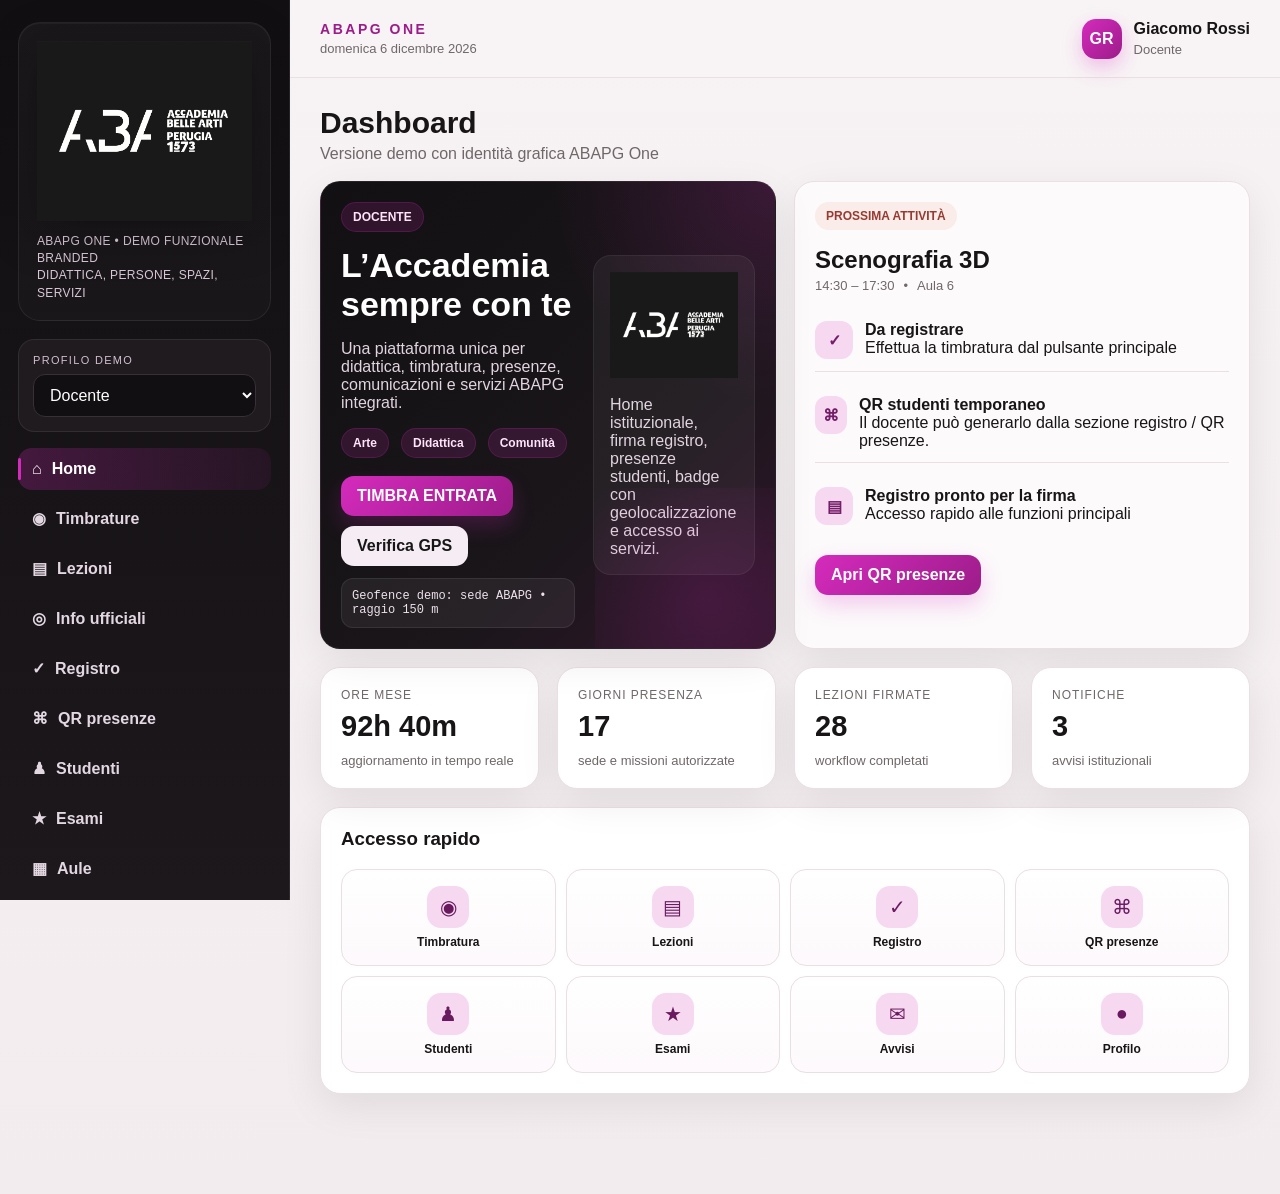
==== index.html @ 77884919 "Add files via upload" ====
<!DOCTYPE html>
<html lang="it">
<head>
<meta charset="utf-8" />
<meta name="viewport" content="width=device-width, initial-scale=1, viewport-fit=cover" />
<title>ABAPG One — Demo branded</title>
<link rel="icon" type="image/png" href="assets/app-icon.png" />
<link rel="manifest" href="manifest.webmanifest" />
<link rel="apple-touch-icon" href="assets/apple-touch-icon.png" />
<meta name="theme-color" content="#d52bbd" />
<meta name="apple-mobile-web-app-capable" content="yes" />
<meta name="apple-mobile-web-app-status-bar-style" content="black-translucent" />
<meta name="apple-mobile-web-app-title" content="ABAPG One" />
<style>
:root{
  --bg:#f5f1ef;
  --panel:#ffffff;
  --panel-soft:#fcfafb;
  --ink:#171515;
  --muted:#706768;
  --line:#eadfe2;
  --brand:#121012;
  --brand-2:#1b181b;
  --accent:#d52bbd;
  --accent-2:#9c1c89;
  --accent-soft:#f6d8f1;
  --ok:#357255;
  --warn:#a96d1e;
  --danger:#b23a31;
  --radius:20px;
  --shadow:0 12px 40px rgba(18,18,18,.08);
}
*{box-sizing:border-box}
body{margin:0;background:linear-gradient(180deg,#f7f2f4 0%,#f2ecee 100%);color:var(--ink);font-family:Inter,-apple-system,BlinkMacSystemFont,"Segoe UI",Roboto,Arial,sans-serif}
button,input,select,textarea{font:inherit} button{cursor:pointer} a{text-decoration:none;color:inherit}
.app{min-height:100vh;display:grid;grid-template-columns:290px 1fr}
.sidebar{position:sticky;top:0;height:100vh;background:linear-gradient(180deg,#120f12 0%,#1c181c 100%);color:#fff;padding:22px 18px;border-right:1px solid rgba(255,255,255,.08);overflow:auto}
.brandCard{padding:18px;border-radius:22px;background:linear-gradient(180deg,rgba(255,255,255,.04),rgba(255,255,255,.02));border:1px solid rgba(255,255,255,.07);margin-bottom:18px;box-shadow:inset 0 1px 0 rgba(255,255,255,.04)}
.brandLogo{width:100%;display:block;filter:drop-shadow(0 8px 24px rgba(0,0,0,.28))}
.brandSub{margin-top:12px;color:#d9c8d7;font-size:12px;line-height:1.45;letter-spacing:.03em;text-transform:uppercase}
.rolebox{padding:14px;background:#1f1b1f;border:1px solid rgba(255,255,255,.08);border-radius:16px;margin-bottom:16px}
.rolebox label{display:block;font-size:11px;color:#d2bfd0;margin-bottom:8px;text-transform:uppercase;letter-spacing:.12em}
.rolebox select{width:100%;background:#110f11;color:#fff;border:1px solid #373037;padding:11px 12px;border-radius:12px}
.nav{display:grid;gap:7px}
.nav button{position:relative;border:0;background:transparent;color:#e3d7e2;padding:12px 14px;border-radius:14px;text-align:left;font-weight:600;display:flex;align-items:center;gap:10px}
.nav button:hover,.nav button.active{background:linear-gradient(90deg,rgba(213,43,189,.24),rgba(213,43,189,.08));color:#fff}
.nav button.active:before{content:"";position:absolute;left:0;top:10px;bottom:10px;width:3px;border-radius:999px;background:var(--accent)}
.badge{margin-left:auto;background:rgba(213,43,189,.18);border:1px solid rgba(213,43,189,.24);color:#ffe9fb;padding:2px 7px;border-radius:999px;font-size:11px}
.sync{margin-top:18px;padding:14px;border-radius:16px;background:rgba(255,255,255,.04);border:1px solid rgba(255,255,255,.08);font-size:12px;color:#eadcea}
.sync .dot{display:inline-block;width:9px;height:9px;border-radius:50%;background:var(--accent);margin-right:7px;box-shadow:0 0 0 5px rgba(213,43,189,.12)}
.sync small{display:block;color:#cfbdcc;margin-top:5px;line-height:1.45}
.iconPreview{margin-top:16px;padding:12px;border-radius:16px;background:rgba(255,255,255,.035);border:1px solid rgba(255,255,255,.08);text-align:center}
.iconPreview img{width:72px;height:72px;border-radius:18px;box-shadow:0 12px 28px rgba(0,0,0,.35)}
.iconPreview span{display:block;margin-top:8px;font-size:11px;letter-spacing:.14em;color:#d0c3cf;text-transform:uppercase}
.main{min-width:0}.top{height:78px;display:flex;align-items:center;justify-content:space-between;padding:0 30px;border-bottom:1px solid var(--line);background:rgba(248,244,246,.9);backdrop-filter:blur(14px);position:sticky;top:0;z-index:10}
.topTitle{font-size:14px;letter-spacing:.18em;text-transform:uppercase;color:var(--accent-2);font-weight:700}.top .sub{font-size:13px;color:var(--muted);margin-top:4px}
.user{display:flex;align-items:center;gap:12px}.avatar{width:40px;height:40px;border-radius:14px;background:linear-gradient(135deg,var(--accent),var(--accent-2));color:white;display:grid;place-items:center;font-weight:800;box-shadow:0 8px 20px rgba(213,43,189,.28)}
.content{padding:28px 30px 100px;max-width:1500px;margin:auto}.grid{display:grid;gap:18px}.g2{grid-template-columns:repeat(2,minmax(0,1fr))}.g3{grid-template-columns:repeat(3,minmax(0,1fr))}.g4{grid-template-columns:repeat(4,minmax(0,1fr))}
.card{background:var(--panel);border:1px solid var(--line);border-radius:var(--radius);padding:20px;box-shadow:var(--shadow)}.card.soft{background:var(--panel-soft)}.card h2,.card h3{margin-top:0}
.hero{background:radial-gradient(circle at top right,rgba(213,43,189,.18),transparent 34%),linear-gradient(135deg,#121012 0%,#1a161a 64%,#31162c 100%);color:#fff;border:1px solid rgba(255,255,255,.06);overflow:hidden;position:relative}.hero:after{content:"";position:absolute;right:-40px;bottom:-60px;width:220px;height:220px;background:radial-gradient(circle,rgba(213,43,189,.16),rgba(213,43,189,0));pointer-events:none}.hero p{color:#e1d4df}
.heroSplit{display:grid;grid-template-columns:1.3fr .9fr;gap:18px;align-items:center}.heroVisual{padding:16px;border-radius:18px;background:rgba(255,255,255,.05);border:1px solid rgba(255,255,255,.06)}.heroLogo{max-width:280px;width:100%;display:block}.heroMeta{display:flex;gap:12px;flex-wrap:wrap;margin-top:16px}
.pill{display:inline-flex;align-items:center;gap:7px;padding:7px 11px;border-radius:999px;background:#eee;font-size:12px;font-weight:700}.pill.magenta{background:rgba(213,43,189,.15);color:#ffe3fb;border:1px solid rgba(213,43,189,.2)}.pill.green{background:#e8f2ed;color:#295f46}.pill.orange{background:#fff3e2;color:#8b5715}.pill.red{background:#f9ece9;color:#973a31}
.btn{border:0;border-radius:13px;padding:11px 16px;font-weight:700;transition:.18s transform,.18s box-shadow}.btn:hover{transform:translateY(-1px)}.btn.primary{background:linear-gradient(135deg,var(--accent),var(--accent-2));color:#fff;box-shadow:0 10px 22px rgba(213,43,189,.22)}.btn.success{background:var(--ok);color:#fff}.btn.danger{background:var(--danger);color:#fff}.btn.light{background:#f6edf4;color:#171717}.btn.outline{background:#fff;border:1px solid var(--line);color:var(--ink)}
.miniActions{display:flex;gap:10px;flex-wrap:wrap;margin-top:18px}.kpi .label{font-size:12px;color:var(--muted);text-transform:uppercase;letter-spacing:.08em}.kpi .value{font-size:29px;font-weight:800;margin-top:8px}.kpi .sub{margin-top:10px;color:var(--muted);font-size:13px}
.meta{display:flex;gap:9px;flex-wrap:wrap;color:var(--muted);font-size:13px}.geo{font-family:ui-monospace,SFMono-Regular,Menlo,monospace;font-size:12px;background:#faf5f9;border:1px solid #efd7eb;border-radius:12px;padding:10px;margin-top:12px;color:#453b43}.hero .geo{background:rgba(255,255,255,.06);border-color:rgba(255,255,255,.08);color:#ede1eb}
.table{width:100%;border-collapse:collapse}.table th,.table td{padding:12px 10px;border-bottom:1px solid var(--line);text-align:left}.table th{font-size:12px;color:var(--muted);text-transform:uppercase;letter-spacing:.06em}
.status{font-size:12px;font-weight:700;padding:5px 8px;border-radius:999px;display:inline-block}.status.ok{background:#e8f2ed;color:#295f46}.status.warn{background:#fff2de;color:#8a5416}.status.off{background:#f0f0ef;color:#5f5c57}
.attendance{display:flex;justify-content:space-between;align-items:center;padding:13px 0;border-bottom:1px solid var(--line)}.student{display:flex;gap:10px;align-items:center}.initial{width:36px;height:36px;border-radius:12px;background:#fae8f7;display:grid;place-items:center;font-weight:800;color:#631d57}
.toggle{width:48px;height:28px;border-radius:999px;border:0;background:#dccbd8;position:relative}.toggle:after{content:"";position:absolute;width:22px;height:22px;border-radius:50%;background:#fff;top:3px;left:3px;transition:.2s}.toggle.on{background:var(--ok)}.toggle.on:after{left:23px}
.field{margin:13px 0}.field label{display:block;font-size:12px;font-weight:700;color:#5b544a;margin-bottom:6px}.field input,.field textarea,.field select{width:100%;border:1px solid #e3cde0;border-radius:12px;padding:11px;background:white}.field textarea{min-height:95px}
.sectionTitle{margin-bottom:18px}.sectionTitle h2{margin:0;font-size:30px}.sectionTitle p{margin:5px 0 0;color:var(--muted)}
.notice{background:white;border:1px solid var(--line);border-left:4px solid var(--accent);border-radius:0 14px 14px 0;padding:14px;margin:12px 0}.room{display:flex;justify-content:space-between;gap:10px;align-items:center;padding:14px 0;border-bottom:1px solid var(--line)}
.modal{position:fixed;inset:0;background:rgba(12,12,12,.55);display:none;align-items:center;justify-content:center;padding:20px;z-index:20}.modal.open{display:flex}.modalbox{background:white;border-radius:24px;padding:22px;width:min(620px,100%);box-shadow:0 30px 80px rgba(0,0,0,.28)}.close{float:right;border:0;background:#f7eff5;border-radius:10px;padding:8px 10px}
.progress{height:9px;border-radius:999px;background:#f1e2ee;overflow:hidden}.progress span{display:block;height:100%;background:linear-gradient(90deg,var(--accent),var(--accent-2))}.quick{display:grid;grid-template-columns:repeat(4,1fr);gap:10px}.quick button{text-align:center;border:1px solid var(--line);background:linear-gradient(180deg,#fff,#fdf9fc);border-radius:16px;padding:16px 10px;color:var(--ink)}.quick strong{display:block;margin-top:7px;font-size:12px}.quick .ico{display:inline-grid;place-items:center;width:42px;height:42px;border-radius:14px;background:var(--accent-soft);color:#6a1b5f;font-size:20px}
.splitPanel{display:grid;grid-template-columns:1.2fr .8fr;gap:18px}.featureList{display:grid;gap:12px}.feature{display:flex;gap:12px;align-items:flex-start;padding:12px 0;border-bottom:1px solid var(--line)}.feature:last-child{border-bottom:0}.featureIcon{width:38px;height:38px;border-radius:12px;background:var(--accent-soft);display:grid;place-items:center;color:#741d69;font-weight:800}
.qrBox{display:grid;place-items:center;padding:18px;background:linear-gradient(180deg,#fff,#faf7fb);border:1px solid var(--line);border-radius:18px}.qrSvg{width:220px;height:220px;display:block;background:white;border-radius:12px;box-shadow:0 10px 24px rgba(0,0,0,.06)}.qrMeta{text-align:center;margin-top:12px}.qrTimer{font-size:34px;font-weight:800;color:var(--accent-2)}.cameraBox{border:2px dashed #d9b8d4;border-radius:20px;padding:26px;text-align:center;background:linear-gradient(180deg,#fff,#fdf9fc)}.cameraFrame{width:210px;height:210px;margin:0 auto 16px;border-radius:24px;border:8px solid #221d22;position:relative;background:linear-gradient(135deg,#f9e5f5,#fff)}.cameraFrame:before,.cameraFrame:after{content:"";position:absolute;border:4px solid var(--accent);width:34px;height:34px}.cameraFrame:before{top:12px;left:12px;border-right:0;border-bottom:0}.cameraFrame:after{bottom:12px;right:12px;border-left:0;border-top:0}.cameraCenter{position:absolute;inset:50% auto auto 50%;transform:translate(-50%,-50%);width:82px;height:82px;border-radius:20px;border:3px solid rgba(213,43,189,.55)}
.mobilebar{display:none}
@media(max-width:1120px){.app{grid-template-columns:270px 1fr}.g4,.g3{grid-template-columns:repeat(2,1fr)}.heroSplit,.splitPanel{grid-template-columns:1fr}}
@media(max-width:780px){.app{display:block}.sidebar{display:none}.top{height:auto;padding:16px 18px}.content{padding:18px 14px 92px}.g2,.g3,.g4,.quick{grid-template-columns:1fr}.sectionTitle h2{font-size:24px}.heroSplit{grid-template-columns:1fr}.mobilebar{position:fixed;bottom:0;left:0;right:0;background:rgba(255,255,255,.95);backdrop-filter:blur(10px);border-top:1px solid var(--line);display:grid;grid-template-columns:repeat(5,1fr);z-index:12;padding:8px 5px max(8px,env(safe-area-inset-bottom))}.mobilebar button{border:0;background:transparent;font-size:10px;padding:6px 2px;color:#5d5a54}.mobilebar span{display:block;font-size:18px}.user .name{display:none}.qrSvg{width:190px;height:190px}}

/* ABAPG official-content integration */
.officialGrid{display:grid;grid-template-columns:repeat(2,minmax(0,1fr));gap:18px}
.officialSource{display:flex;align-items:center;gap:8px;font-size:12px;color:var(--muted);margin-bottom:12px}
.officialSource:before{content:"";width:8px;height:8px;border-radius:50%;background:var(--ok);box-shadow:0 0 0 4px rgba(53,114,85,.10)}
.officialLive{margin-top:14px;border-top:1px solid var(--line);padding-top:14px}
.officialLive h1,.officialLive h2,.officialLive h3,.officialLive h4{margin:16px 0 8px;line-height:1.2}
.officialLive p,.officialLive li{line-height:1.55}
.officialLive table{width:100%;border-collapse:collapse;margin:12px 0}
.officialLive th,.officialLive td{padding:9px;border-bottom:1px solid var(--line);text-align:left;vertical-align:top}
.officialLive a{color:var(--accent-2);font-weight:700;text-decoration:underline}
.officialLoading{padding:18px;border-radius:14px;background:var(--panel-soft);color:var(--muted)}
.officialFallback{padding:18px;border-radius:14px;background:#fff7fb;border:1px dashed #ddb7d6}
@media(max-width:780px){.officialGrid{grid-template-columns:1fr}}


/* ===== ABAPG ONE PREMIUM CONCEPT v6 ===== */
:root{
  --premium-black:#0d0d0f;
  --premium-charcoal:#1a181c;
  --premium-cream:#f4efe9;
  --premium-magenta:#d62ebd;
  --premium-magenta-dark:#8e1d7f;
}
.premiumHero{position:relative;min-height:430px;border-radius:28px;overflow:hidden;background:#111;color:#fff;box-shadow:0 22px 60px rgba(0,0,0,.16)}
.premiumHeroMedia{position:absolute;inset:0;background:linear-gradient(135deg,#171317,#2b1a28);overflow:hidden}
.premiumHeroMedia img{width:100%;height:100%;object-fit:cover;filter:grayscale(1) contrast(1.08) brightness(.68);transform:scale(1.02)}
.premiumHeroMedia:after{content:"";position:absolute;inset:0;background:linear-gradient(90deg,rgba(11,9,11,.94) 0%,rgba(15,11,14,.74) 45%,rgba(214,46,189,.16) 100%)}
.premiumHeroContent{position:relative;z-index:2;max-width:720px;padding:46px}
.premiumEyebrow{font-size:11px;text-transform:uppercase;letter-spacing:.2em;color:#f3b9e9;font-weight:800}
.premiumTitle{font-size:52px;line-height:.98;margin:14px 0 16px;letter-spacing:-.035em}
.premiumLead{font-size:17px;line-height:1.55;color:#e7dce5;max-width:620px}
.premiumActions{display:flex;gap:10px;flex-wrap:wrap;margin-top:24px}
.premiumGhost{background:rgba(255,255,255,.08)!important;color:#fff!important;border:1px solid rgba(255,255,255,.15)!important}
.magazineGrid{display:grid;grid-template-columns:1.3fr .7fr;gap:18px;margin-top:18px}
.visualCard{position:relative;min-height:280px;border-radius:24px;overflow:hidden;background:#151316;color:#fff;box-shadow:var(--shadow)}
.visualCard.tall{min-height:578px}
.visualCard img{position:absolute;inset:0;width:100%;height:100%;object-fit:cover;filter:grayscale(.92) contrast(1.03) brightness(.75)}
.visualCard:after{content:"";position:absolute;inset:0;background:linear-gradient(180deg,rgba(9,8,9,.04) 20%,rgba(9,8,9,.88) 100%)}
.visualCardContent{position:absolute;z-index:2;left:0;right:0;bottom:0;padding:24px}
.visualCardContent h3{font-size:28px;margin:8px 0 8px;line-height:1.04}
.visualCardContent p{margin:0 0 14px;color:#e8dfe6;line-height:1.45}
.premiumTag{display:inline-block;background:var(--premium-magenta);color:#fff;padding:6px 9px;border-radius:999px;font-size:10px;font-weight:800;text-transform:uppercase;letter-spacing:.11em}
.newsStrip{display:grid;grid-template-columns:repeat(3,minmax(0,1fr));gap:16px;margin-top:18px}
.newsCard{background:#fff;border:1px solid var(--line);border-radius:20px;overflow:hidden;box-shadow:var(--shadow)}
.newsImage{height:170px;background:#201b20;overflow:hidden}
.newsImage img{width:100%;height:100%;object-fit:cover;filter:grayscale(.25) saturate(.85)}
.newsBody{padding:16px}
.newsBody h4{margin:6px 0 8px;font-size:17px;line-height:1.2}
.newsBody p{font-size:13px;color:var(--muted);line-height:1.45}
.newsMeta{font-size:10px;letter-spacing:.1em;text-transform:uppercase;color:var(--accent-2);font-weight:800}
.premiumSectionHead{display:flex;justify-content:space-between;align-items:end;gap:15px;margin-top:28px;margin-bottom:8px}
.premiumSectionHead h2{font-size:30px;margin:0}
.premiumSectionHead p{margin:4px 0 0;color:var(--muted)}
.quoteBlock{border-radius:24px;background:linear-gradient(135deg,#111,#251c23);color:#fff;padding:28px;position:relative;overflow:hidden}
.quoteBlock:after{content:"1573";position:absolute;right:18px;bottom:-18px;font-size:90px;font-weight:900;color:rgba(214,46,189,.09);letter-spacing:-.08em}
.quoteBlock strong{font-size:24px;line-height:1.15;display:block;max-width:620px}
.courseBanner{display:grid;grid-template-columns:1.05fr .95fr;border-radius:26px;overflow:hidden;background:#101010;color:white;box-shadow:var(--shadow)}
.courseBannerMedia{min-height:330px;position:relative;background:#171317;overflow:hidden}
.courseBannerMedia img{width:100%;height:100%;object-fit:cover;filter:grayscale(1) contrast(1.08) brightness(.78)}
.courseBannerText{padding:32px;background:radial-gradient(circle at top right,rgba(214,46,189,.17),transparent 36%),#111}
.courseBannerText h2{font-size:38px;margin:10px 0 10px;line-height:1}
.courseBannerText p{color:#ddd1da;line-height:1.55}
.courseStats{display:grid;grid-template-columns:repeat(3,1fr);gap:10px;margin-top:18px}
.courseStat{padding:14px;border-radius:14px;background:rgba(255,255,255,.06);border:1px solid rgba(255,255,255,.08)}
.courseStat b{font-size:22px;display:block}
.courseStat span{font-size:11px;color:#cdbfca;text-transform:uppercase;letter-spacing:.08em}
@media(max-width:980px){
  .magazineGrid,.courseBanner{grid-template-columns:1fr}
  .visualCard.tall{min-height:340px}
  .newsStrip{grid-template-columns:1fr 1fr}
}
@media(max-width:780px){
  .premiumHero{min-height:500px;border-radius:22px}
  .premiumHeroContent{padding:30px 22px}
  .premiumTitle{font-size:41px}
  .magazineGrid,.newsStrip{grid-template-columns:1fr}
  .visualCard,.visualCard.tall{min-height:330px}
  .courseBanner{grid-template-columns:1fr}
  .courseBannerMedia{min-height:250px}
  .courseBannerText{padding:24px 20px}
  .courseBannerText h2{font-size:32px}
}

</style>
</head>
<body>
<div class="app">
  <aside class="sidebar">
    <div class="brandCard"><img class="brandLogo" src="assets/logo-completo.png" alt="Logo ABAPG" /><div class="brandSub">ABAPG One • demo funzionale branded<br>Didattica, persone, spazi, servizi</div></div>
    <div class="rolebox"><label>Profilo demo</label><select id="roleSelect"><option value="docente">Docente</option><option value="ata">Personale ATA</option><option value="studente">Studente</option><option value="segreteria">Segreteria</option><option value="admin">Amministratore</option></select></div>
    <nav class="nav" id="desktopNav"></nav>
    <div class="sync"><span class="dot"></span><b>ISIDATA — sandbox demo</b><small>Nessun dato reale viene trasmesso. Questa versione mostra anche il flusso QR per presenze studenti.</small></div>
    <div class="iconPreview"><img src="assets/app-icon.png" alt="Icona app" /><span>App icon</span></div>
  </aside>
  <main class="main">
    <header class="top"><div><div class="topTitle">ABAPG One</div><div class="sub" id="todayText"></div></div><div class="user"><div class="avatar" id="avatar">GR</div><div class="name"><b id="userName">Giacomo Rossi</b><div class="sub" id="roleLabel">Docente</div></div></div></header>
    <section class="content" id="content"></section>
  </main>
</div>
<nav class="mobilebar" id="mobileNav"></nav>
<div class="modal" id="modal"><div class="modalbox"><button class="close" onclick="closeModal()">✕</button><div id="modalContent"></div></div></div>
<script>
const state={role:localStorage.getItem('abapg_role')||'docente',clockedIn:localStorage.getItem('abapg_clocked')==='true',clockTime:localStorage.getItem('abapg_clock_time')||null,signedLesson:localStorage.getItem('abapg_signed_lesson')==='true',attendance:JSON.parse(localStorage.getItem('abapg_att')||'{"1":true,"2":true,"3":false,"4":true,"5":true,"6":false,"7":true,"8":true}'),page:'home'};
const users={docente:{name:'Giacomo Rossi',initials:'GR',label:'Docente'},ata:{name:'Laura Bianchi',initials:'LB',label:'Personale ATA'},studente:{name:'Matteo Verdi',initials:'MV',label:'Studente'},segreteria:{name:'Elena Conti',initials:'EC',label:'Segreteria'},admin:{name:'Amministratore ABAPG',initials:'AA',label:'Amministratore'}};
const menus={docente:[['home','⌂','Home'],['presenze','◉','Timbrature'],['lezioni','▤','Lezioni'],['registro','✓','Registro'],['qrDocente','⌘','QR presenze'],['studenti','♟','Studenti'],['esami','★','Esami'],['aule','▦','Aule'],['comunicazioni','✦','Comunicazioni'],['profilo','●','Profilo']],ata:[['home','⌂','Home'],['presenze','◉','Timbrature'],['richieste','▤','Ferie e permessi'],['documenti','▣','Documenti'],['comunicazioni','✦','Comunicazioni'],['profilo','●','Profilo']],studente:[['home','⌂','Home'],['lezioni','▤','Lezioni'],['firmaQr','⌘','Firma lezione QR'],['presenzeStud','✓','Presenze'],['esami','★','Esami'],['piano','▦','Piano studi'],['pagamenti','€','Pagamenti'],['documenti','▣','Documenti'],['comunicazioni','✦','Comunicazioni'],['profilo','●','Profilo']],segreteria:[['home','⌂','Cruscotto'],['persone','♟','Persone'],['didattica','▤','Didattica'],['presenze','◉','Presenze'],['aule','▦','Aule'],['comunicazioni','✦','Comunicazioni'],['report','▣','Report'],['profilo','●','Profilo']],admin:[['home','⌂','Cruscotto'],['utenti','♟','Utenti e ruoli'],['integrazioni','⇄','Integrazioni'],['presenze','◉','Presenze'],['aule','▦','Aule'],['comunicazioni','✦','Comunicazioni'],['audit','▣','Audit log'],['config','⚙','Configurazione']]};
const students=[['1','Alessia Rossi','AB1234'],['2','Luca Bianchi','AB1251'],['3','Giulia Verdi','AB1272'],['4','Marco Neri','AB1290'],['5','Sara Conti','AB1304'],['6','Davide Moretti','AB1311'],['7','Elisa Ricci','AB1328'],['8','Andrea Galli','AB1340']];
document.getElementById('todayText').textContent=new Intl.DateTimeFormat('it-IT',{weekday:'long',day:'numeric',month:'long',year:'numeric'}).format(new Date());
function nav(){const items=menus[state.role];document.getElementById('desktopNav').innerHTML=items.map(x=>`<button class="${state.page===x[0]?'active':''}" onclick="go('${x[0]}')"><span>${x[1]}</span>${x[2]}${x[0]==='comunicazioni'?'<span class="badge">3</span>':''}</button>`).join('');document.getElementById('mobileNav').innerHTML=items.slice(0,5).map(x=>`<button onclick="go('${x[0]}')"><span>${x[1]}</span>${x[2]}</button>`).join('')}
function setRole(role){state.role=role;state.page='home';localStorage.setItem('abapg_role',role);const u=users[role];document.getElementById('userName').textContent=u.name;document.getElementById('avatar').textContent=u.initials;document.getElementById('roleLabel').textContent=u.label;document.getElementById('roleSelect').value=role;nav();render()}
document.getElementById('roleSelect').addEventListener('change',e=>setRole(e.target.value));
function go(p){state.page=p;nav();render();window.scrollTo({top:0,behavior:'smooth'})}
function title(t,s=''){return `<div class="sectionTitle"><h2>${t}</h2>${s?`<p>${s}</p>`:''}</div>`}
function render(){document.getElementById('content').innerHTML=(pages[state.page]||pages.home)()}
function clock(){const now=new Date();if(!state.clockedIn){state.clockedIn=true;state.clockTime=now.toLocaleTimeString('it-IT',{hour:'2-digit',minute:'2-digit'})}else{state.clockedIn=false}localStorage.setItem('abapg_clocked',state.clockedIn);if(state.clockTime)localStorage.setItem('abapg_clock_time',state.clockTime);render()}
function geo(){const el=document.getElementById('geoResult');if(!el)return;if(!navigator.geolocation){el.textContent='Geolocalizzazione non supportata. Modalità demo: sede verificata.';return}el.textContent='Richiesta posizione in corso…';navigator.geolocation.getCurrentPosition(p=>el.textContent=`Posizione rilevata • lat ${p.coords.latitude.toFixed(5)}, lon ${p.coords.longitude.toFixed(5)} • precisione ±${Math.round(p.coords.accuracy)} m`,e=>el.textContent='Permesso GPS non disponibile. Modalità demo: geofence simulato attivo.')}
function signLesson(){state.signedLesson=true;localStorage.setItem('abapg_signed_lesson','true');render()}
function toggleStudent(id){state.attendance[id]=!state.attendance[id];localStorage.setItem('abapg_att',JSON.stringify(state.attendance));render()}
function openModal(html){document.getElementById('modalContent').innerHTML=html;document.getElementById('modal').classList.add('open')}
function closeModal(){document.getElementById('modal').classList.remove('open')}
function fakeSave(msg='Operazione salvata in demo'){closeModal();alert(msg)}
function pct(){const vals=Object.values(state.attendance);return Math.round(vals.filter(Boolean).length/vals.length*100)}
function qrSVG(seed='ABAPG-QR'){const size=29; let cells=''; for(let y=0;y<size;y++){ for(let x=0;x<size;x++){ let finder=(x<7&&y<7)||(x>21&&y<7)||(x<7&&y>21); let border=(x<8&&y<8)||(x>20&&y<8)||(x<8&&y>20); let on=false; if(finder){ on = (x===0||x===6||y===0||y===6||((x>=2&&x<=4)&&(y>=2&&y<=4))); } else if(border){ on=false; } else { let v=(x*y + x + y + seed.length + seed.charCodeAt((x+y)%seed.length))%7; on=(v===0||v===2||v===4); } if(on) cells += `<rect x="${x*8}" y="${y*8}" width="8" height="8" rx="1.1" fill="#111"/>`; }} return `<svg class="qrSvg" viewBox="0 0 232 232" xmlns="http://www.w3.org/2000/svg"><rect width="232" height="232" rx="14" fill="#fff"/>${cells}<rect x="88" y="88" width="56" height="56" rx="12" fill="#d52bbd"/><text x="116" y="121" text-anchor="middle" font-size="16" font-family="Arial" fill="#fff" font-weight="700">ABA</text></svg>`; }
function qrDocenteModal(){const token='REG-'+Math.random().toString(36).slice(2,8).toUpperCase();return `<h2>QR temporaneo presenze</h2><p>Valido per la lezione in corso. Durata demo: 60 secondi.</p><div class="qrBox">${qrSVG(token)}<div class="qrMeta"><div class="qrTimer">00:60</div><div><b>Token:</b> ${token}</div><div class="sub">Lezione: Scenografia 3D • Aula 6</div></div></div><div class="featureList" style="margin-top:12px"><div class="feature"><div class="featureIcon">✓</div><div><b>Temporaneo</b><div class="sub">Il codice cambia a intervalli definiti.</div></div></div><div class="feature"><div class="featureIcon">⌘</div><div><b>Presenza firmata</b><div class="sub">Lo studente lo inquadra e conferma la lezione.</div></div></div></div><div style="margin-top:16px"><button class="btn primary" onclick="fakeSave('Nuovo QR generato in demo')">Rigenera QR</button></div>`}
function studentQrModal(){return `<h2>Conferma presenza studente</h2><p>Lo studente inquadra il QR generato dal docente e conferma la presenza alla lezione.</p><div class="cameraBox"><div class="cameraFrame"><div class="cameraCenter"></div></div><button class="btn primary" onclick="fakeSave('Presenza confermata in demo')">Simula scansione QR</button><div class="sub" style="margin-top:10px">Funzione finale: apertura fotocamera iPhone / Android e lettura del QR temporaneo.</div></div>`}
const pages={
home:()=>{if(state.role==='studente')return studentHome();if(state.role==='segreteria'||state.role==='admin')return adminHome();return `${title('Dashboard','Versione demo con identità grafica ABAPG One')}<div class="grid g2"><div class="card hero"><div class="heroSplit"><div><span class="pill magenta">${state.role==='docente'?'DOCENTE':'PERSONALE ATA'}</span><h2 style="font-size:34px;margin:14px 0 8px">L’Accademia sempre con te</h2><p>Una piattaforma unica per didattica, timbratura, presenze, comunicazioni e servizi ABAPG integrati.</p><div class="heroMeta"><span class="pill magenta">Arte</span><span class="pill magenta">Didattica</span><span class="pill magenta">Comunità</span></div><div class="miniActions"><button class="btn ${state.clockedIn?'danger':'primary'}" onclick="clock()">${state.clockedIn?'TIMBRA USCITA':'TIMBRA ENTRATA'}</button><button class="btn light" onclick="geo()">Verifica GPS</button></div><div id="geoResult" class="geo">Geofence demo: sede ABAPG • raggio 150 m</div></div><div class="heroVisual"><img class="heroLogo" src="assets/logo-completo.png" alt="ABAPG" /><p style="margin:18px 0 0">Home istituzionale, firma registro, presenze studenti, badge con geolocalizzazione e accesso ai servizi.</p></div></div></div><div class="card soft"><span class="pill red">PROSSIMA ATTIVITÀ</span><h2 style="margin:16px 0 4px">${state.role==='docente'?'Scenografia 3D':'Servizio amministrativo'}</h2><div class="meta"><span>14:30 – 17:30</span><span>•</span><span>${state.role==='docente'?'Aula 6':'Uffici amministrativi'}</span></div><div class="featureList" style="margin-top:16px"><div class="feature"><div class="featureIcon">✓</div><div><b>${state.clockedIn?'Presenza registrata':'Da registrare'}</b><div class="sub">${state.clockedIn?('Ingresso ore '+(state.clockTime||'08:24')):'Effettua la timbratura dal pulsante principale'}</div></div></div><div class="feature"><div class="featureIcon">⌘</div><div><b>QR studenti temporaneo</b><div class="sub">Il docente può generarlo dalla sezione registro / QR presenze.</div></div></div><div class="feature"><div class="featureIcon">▤</div><div><b>${state.role==='docente'?'Registro pronto per la firma':'Richieste e fascicolo disponibili'}</b><div class="sub">Accesso rapido alle funzioni principali</div></div></div></div><div style="margin-top:18px">${state.role==='docente'?`<button class="btn primary" onclick="go('qrDocente')">Apri QR presenze</button>`:`<button class="btn primary" onclick="go('richieste')">Apri richieste</button>`}</div></div></div><div class="grid g4" style="margin-top:18px"><div class="card kpi"><div class="label">Ore mese</div><div class="value">92h 40m</div><div class="sub">aggiornamento in tempo reale</div></div><div class="card kpi"><div class="label">Giorni presenza</div><div class="value">17</div><div class="sub">sede e missioni autorizzate</div></div><div class="card kpi"><div class="label">${state.role==='docente'?'Lezioni firmate':'Richieste aperte'}</div><div class="value">${state.role==='docente'?'28':'2'}</div><div class="sub">workflow completati</div></div><div class="card kpi"><div class="label">Notifiche</div><div class="value">3</div><div class="sub">avvisi istituzionali</div></div></div><div class="card" style="margin-top:18px"><h3>Accesso rapido</h3><div class="quick"><button onclick="go('presenze')"><span class="ico">◉</span><strong>Timbratura</strong></button><button onclick="go('lezioni')"><span class="ico">▤</span><strong>Lezioni</strong></button><button onclick="go('registro')"><span class="ico">✓</span><strong>Registro</strong></button><button onclick="go('qrDocente')"><span class="ico">⌘</span><strong>QR presenze</strong></button><button onclick="go('studenti')"><span class="ico">♟</span><strong>Studenti</strong></button><button onclick="go('esami')"><span class="ico">★</span><strong>Esami</strong></button><button onclick="go('comunicazioni')"><span class="ico">✉</span><strong>Avvisi</strong></button><button onclick="go('profilo')"><span class="ico">●</span><strong>Profilo</strong></button></div></div>`},
presenze:()=>`${title('Timbrature','Presenze personali con geofence e storico')}<div class="grid g2"><div class="card hero"><h3>Timbratura di oggi</h3><span class="pill ${state.clockedIn?'green':'orange'}">${state.clockedIn?'PRESENTE IN SEDE':'NON TIMBRATO'}</span><div style="font-size:42px;font-weight:800;margin:18px 0">${state.clockedIn?(state.clockTime||'08:24'):'—:—'}</div><button class="btn ${state.clockedIn?'danger':'primary'}" onclick="clock()">${state.clockedIn?'Registra uscita':'Registra entrata'}</button> <button class="btn light" onclick="geo()">Controlla posizione</button><div id="geoResult" class="geo">Controllo demo: GPS + geofence + dispositivo associato</div></div><div class="card soft"><h3>Regole timbratura</h3><div class="featureList"><div class="feature"><div class="featureIcon">✓</div><div><b>Posizione solo all’evento</b><div class="sub">Nessun tracciamento continuo nella demo.</div></div></div><div class="feature"><div class="featureIcon">⌂</div><div><b>Geofence per sede</b><div class="sub">Raggio configurabile per ciascun edificio.</div></div></div><div class="feature"><div class="featureIcon">⚑</div><div><b>Missioni autorizzate</b><div class="sub">Eccezioni tracciate con audit.</div></div></div></div></div></div><div class="card" style="margin-top:18px"><h3>Storico recente</h3><table class="table"><tr><th>Data</th><th>Entrata</th><th>Uscita</th><th>Totale</th><th>Stato</th></tr><tr><td>06/10/2026</td><td>08:26</td><td>15:02</td><td>6h 36m</td><td><span class="status ok">Regolare</span></td></tr><tr><td>05/10/2026</td><td>08:31</td><td>14:29</td><td>5h 58m</td><td><span class="status ok">Regolare</span></td></tr><tr><td>02/10/2026</td><td>09:04</td><td>16:18</td><td>7h 14m</td><td><span class="status warn">Nota</span></td></tr></table></div>`,
lezioni:()=>`${title('Lezioni','Calendario didattico personale')}<div class="card"><table class="table"><tr><th>Ora</th><th>Insegnamento</th><th>Aula</th><th>Stato</th><th></th></tr><tr><td>09:00–12:00</td><td>Modellazione 3D</td><td>Aula 4</td><td><span class="status ok">Firmata</span></td><td><button class="btn outline" onclick="go('${state.role==='studente'?'firmaQr':'registro'}')">${state.role==='studente'?'QR presenza':'Registro'}</button></td></tr><tr><td>14:30–17:30</td><td>Scenografia 3D</td><td>Aula 6</td><td><span class="status warn">${state.role==='studente'?'In attesa QR':'Da firmare'}</span></td><td><button class="btn primary" onclick="go('${state.role==='studente'?'firmaQr':'registro'}')">${state.role==='studente'?'Apri QR':'Apri'}</button></td></tr><tr><td>17:30–19:00</td><td>Ricevimento</td><td>Studio 2</td><td><span class="status off">Programmato</span></td><td></td></tr></table></div>`,
registro:()=>`${title('Registro lezione','Scenografia 3D • 14:30–17:30 • Aula 6')}<div class="splitPanel"><div class="card"><h3>Firma lezione</h3><div class="meta"><span>Corso: Diploma accademico</span><span>•</span><span>AA 2026/27</span></div><div class="field"><label>Argomento svolto</label><textarea>Introduzione alla modellazione procedurale e gestione delle scene 3D.</textarea></div><div class="field"><label>Note</label><textarea placeholder="Annotazioni facoltative"></textarea></div><div class="miniActions"><button class="btn ${state.signedLesson?'success':'primary'}" onclick="signLesson()">${state.signedLesson?'✓ Lezione firmata':'Firma inizio lezione'}</button><button class="btn outline" onclick="openModal(qrDocenteModal())">Genera QR temporaneo</button></div></div><div class="card soft"><h3>Riepilogo presenze</h3><div style="font-size:44px;font-weight:800">${Object.values(state.attendance).filter(Boolean).length}/${students.length}</div><p class="sub">studenti presenti</p><div class="progress"><span style="width:${pct()}%"></span></div><p><b>${pct()}%</b> presenza nella lezione</p><div class="featureList"><div class="feature"><div class="featureIcon">⌘</div><div><b>QR a tempo per gli studenti</b><div class="sub">Il codice si rigenera e riduce firme improprie.</div></div></div><div class="feature"><div class="featureIcon">⟲</div><div><b>Sincronizzazione futura con ISIDATA</b><div class="sub">Registro, studenti iscritti e presenze.</div></div></div></div></div></div><div class="card" style="margin-top:18px"><h3>Presenze studenti</h3>${students.map(s=>`<div class="attendance"><div class="student"><div class="initial">${s[1].split(' ').map(x=>x[0]).join('')}</div><div><b>${s[1]}</b><div class="sub">${s[2]}</div></div></div><button class="toggle ${state.attendance[s[0]]?'on':''}" onclick="toggleStudent('${s[0]}')"></button></div>`).join('')}</div>`,
qrDocente:()=>`${title('QR presenze studenti','Generazione di QR code temporanei per la firma presenza')}<div class="grid g2"><div class="card hero"><h3>Genera QR temporaneo</h3><p>Il docente apre questa schermata in aula, genera un codice a tempo e lo mostra agli studenti per la firma della presenza.</p><div class="miniActions"><button class="btn primary" onclick="openModal(qrDocenteModal())">Genera QR</button><button class="btn light" onclick="go('registro')">Vai al registro</button></div><div class="geo">Demo: durata 60 secondi • associato a lezione, aula e docente</div></div><div class="card soft"><h3>Flusso previsto</h3><div class="featureList"><div class="feature"><div class="featureIcon">1</div><div><b>Docente genera il QR</b><div class="sub">Legato alla lezione attiva e con durata limitata.</div></div></div><div class="feature"><div class="featureIcon">2</div><div><b>Studente lo scansiona</b><div class="sub">Direttamente dall’app ABAPG One su iPhone o Android.</div></div></div><div class="feature"><div class="featureIcon">3</div><div><b>Presenza registrata</b><div class="sub">L’evento viene scritto nel registro presenze studenti.</div></div></div></div></div></div>`,
studenti:()=>`${title('Studenti','Elenco studenti e situazione frequenze')}<div class="card"><table class="table"><tr><th>Studente</th><th>Matricola</th><th>Frequenza</th><th>Stato</th></tr>${students.map((s,i)=>`<tr><td>${s[1]}</td><td>${s[2]}</td><td>${[82,91,68,77,95,72,88,84][i]}%</td><td><span class="status ${i===2?'warn':'ok'}">${i===2?'Da verificare':'Regolare'}</span></td></tr>`).join('')}</table></div>`,
firmaQr:()=>`${title('Firma lezione con QR code','Lo studente conferma la presenza inquadrando il QR temporaneo del docente')}<div class="grid g2"><div class="card"><div class="cameraBox"><div class="cameraFrame"><div class="cameraCenter"></div></div><button class="btn primary" onclick="openModal(studentQrModal())">Apri scanner QR</button><div class="sub" style="margin-top:10px">Su smartphone l’app aprirà la fotocamera per leggere il QR.</div></div></div><div class="card soft"><h3>Lezione attesa</h3><p><b>Scenografia 3D</b></p><p>Giovedì 16 ottobre 2026 • Aula 6</p><div class="featureList"><div class="feature"><div class="featureIcon">⌘</div><div><b>QR temporaneo</b><div class="sub">Valido solo per pochi secondi/minuti.</div></div></div><div class="feature"><div class="featureIcon">✓</div><div><b>Firma presenza</b><div class="sub">Dopo la scansione, la presenza viene associata allo studente.</div></div></div><div class="feature"><div class="featureIcon">⚑</div><div><b>Controlli possibili</b><div class="sub">Orario, aula, lezione, eventuale geolocalizzazione o device.</div></div></div></div></div></div>`,
esami:()=>`${title('Esami','Appelli, iscritti e verbalizzazione')}<div class="grid g3"><div class="card"><span class="pill red">PROSSIMO APPELLO</span><h3 style="margin-top:14px">Scenografia 3D</h3><p>20 ottobre 2026 • 09:30</p><p>18 studenti prenotati</p><button class="btn primary" onclick="openModal(examModal())">Apri appello</button></div><div class="card kpi"><div class="label">Appelli attivi</div><div class="value">2</div><div class="sub">sessione autunnale</div></div><div class="card kpi"><div class="label">Verbali da chiudere</div><div class="value">1</div><div class="sub">procedura guidata</div></div></div>`,
aule:()=>`${title('Aule e spazi','Disponibilità e prenotazioni')}<div class="card">${[['Aula Magna','Libera'],['Aula 1','Occupata fino alle 16:30'],['Aula 4','Libera'],['Aula 6','Prenotata 14:30–17:30'],['Laboratorio 3D','Libero']].map(r=>`<div class="room"><div><b>${r[0]}</b><div class="sub">${r[1]}</div></div><button class="btn outline" onclick="openModal(roomModal('${r[0]}'))">Prenota</button></div>`).join('')}</div>`,
comunicazioni:()=>`${title('Comunicazioni','Avvisi istituzionali e notifiche push')}<div class="notice"><b>Convocazione Consiglio Accademico</b><p>15 ottobre 2026 • ore 10:30 • Aula Magna</p><small>Segreteria Direzione</small></div><div class="notice"><b>Aggiornamento calendario lezioni</b><p>Disponibile una nuova versione del calendario.</p><small>Didattica</small></div><div class="notice"><b>Open Day e orientamento</b><p>Programmazione attività e materiali informativi disponibili.</p><small>Ufficio orientamento</small></div>${state.role==='segreteria'||state.role==='admin'?'<button class="btn primary" onclick="openModal(messageModal())">Nuova comunicazione</button>':''}`,
profilo:()=>`${title('Profilo','Identità digitale e sicurezza')}<div class="grid g2"><div class="card"><h3>${users[state.role].name}</h3><p>${users[state.role].label}</p><p>ID demo: ABAPG-00127</p><span class="status ok">Dispositivo associato</span></div><div class="card soft"><h3>Sicurezza</h3><p>SSO: predisposto</p><p>MFA: predisposto</p><p>Ultimo accesso: oggi</p></div></div>`,
richieste:()=>`${title('Ferie e permessi','Richieste personali e workflow approvativo')}<div class="card"><table class="table"><tr><th>Tipo</th><th>Periodo</th><th>Stato</th></tr><tr><td>Permesso breve</td><td>09/10 • 2h</td><td><span class="status warn">In approvazione</span></td></tr><tr><td>Ferie</td><td>02–03/11</td><td><span class="status ok">Approvata</span></td></tr></table><br><button class="btn primary" onclick="openModal(requestModal())">Nuova richiesta</button></div>`,
documenti:()=>`${title('Documenti','Fascicolo digitale')}<div class="card"><div class="room"><div><b>Contratto / incarico</b><div class="sub">PDF • aggiornato 01/09/2026</div></div><button class="btn outline">Apri</button></div><div class="room"><div><b>Certificazione servizio</b><div class="sub">PDF • 12/07/2026</div></div><button class="btn outline">Apri</button></div></div>`,
presenzeStud:()=>`${title('Le mie presenze','Frequenza per insegnamento')}<div class="grid g3">${[['Scenografia','84%'],['Storia dell’arte','92%'],['Tecniche 3D','78%']].map(x=>`<div class="card"><h3>${x[0]}</h3><div style="font-size:32px;font-weight:800">${x[1]}</div><div class="progress"><span style="width:${x[1]}"></span></div></div>`).join('')}</div>`,
piano:()=>`${title('Piano di studi','Attività formative e crediti')}<div class="card"><table class="table"><tr><th>Insegnamento</th><th>CFA</th><th>Stato</th></tr><tr><td>Scenografia</td><td>12</td><td><span class="status ok">Attivo</span></td></tr><tr><td>Storia dell’arte</td><td>6</td><td><span class="status ok">Attivo</span></td></tr></table></div>`,
pagamenti:()=>`${title('Pagamenti','Tasse, contributi e PagoPA')}<div class="card"><table class="table"><tr><th>Voce</th><th>Importo</th><th>Scadenza</th><th>Stato</th></tr><tr><td>Contributo accademico</td><td>€ 320</td><td>30/10/2026</td><td><span class="status warn">Da pagare</span></td></tr><tr><td>Tassa regionale</td><td>€ 140</td><td>15/09/2026</td><td><span class="status ok">Pagata</span></td></tr></table></div>`,
persone:()=>`${title('Persone','Ricerca unificata')}<div class="card"><div class="field"><input placeholder="Cerca nome, matricola, codice…"></div><p>Demo anagrafiche centralizzate.</p></div>`,
didattica:()=>`${title('Didattica','Corsi, insegnamenti, calendari e registri')}<div class="grid g4"><div class="card kpi"><div class="label">Corsi</div><div class="value">14</div></div><div class="card kpi"><div class="label">Insegnamenti</div><div class="value">126</div></div><div class="card kpi"><div class="label">Lezioni oggi</div><div class="value">38</div></div><div class="card kpi"><div class="label">Registri aperti</div><div class="value">11</div></div></div>`,
report:()=>`${title('Report','Esportazioni operative')}<div class="card"><p>• Presenze personale</p><p>• Frequenze studenti</p><p>• Attività didattiche</p><p>• Occupazione aule</p><button class="btn primary">Genera report demo</button></div>`,
utenti:()=>`${title('Utenti e ruoli','Accessi e autorizzazioni')}<div class="card"><table class="table"><tr><th>Ruolo</th><th>Utenti</th><th>Policy</th></tr><tr><td>Docenti</td><td>84</td><td>Registro + didattica</td></tr><tr><td>ATA</td><td>31</td><td>Presenze + fascicolo</td></tr><tr><td>Studenti</td><td>712</td><td>Carriera + servizi</td></tr></table></div>`,
integrazioni:()=>`${title('Integrazioni','Connettori e servizi esterni')}<div class="grid g2"><div class="card"><h3>ISIDATA</h3><span class="status warn">Sandbox / API da definire</span><p>Predisposti: autenticazione, anagrafiche, didattica, registro, presenze, esami, fascicolo, aulario.</p></div><div class="card soft"><h3>Notifiche push</h3><span class="status ok">Demo attiva</span><p>Target per ruolo, corso o utente.</p></div></div>`,
audit:()=>`${title('Audit log','Tracciamento operazioni sensibili')}<div class="card"><table class="table"><tr><th>Ora</th><th>Utente</th><th>Azione</th><th>Esito</th></tr><tr><td>15:42</td><td>ABAPG-00127</td><td>Accesso</td><td><span class="status ok">OK</span></td></tr><tr><td>14:31</td><td>ABAPG-00451</td><td>Firma lezione</td><td><span class="status ok">OK</span></td></tr></table></div>`,
config:()=>`${title('Configurazione','Parametri istituzionali')}<div class="grid g2"><div class="card"><h3>Geofence</h3><div class="field"><label>Raggio sede</label><input value="150 m"></div><div class="field"><label>Precisione minima</label><input value="30 m"></div><div class="field"><label>Colore CTA</label><input value="Magenta ABAPG"></div><button class="btn primary">Salva</button></div><div class="card soft"><h3>Branding</h3><p>Questa demo usa logo ABAPG, icona dedicata e tasti magenta come richiesto.</p></div></div>`};
function studentHome(){return `${title('Home studente','Servizi personali e carriera')}<div class="grid g2"><div class="card hero"><span class="pill magenta">STUDENTE</span><h2 style="font-size:32px;margin:14px 0 8px">Ciao, Matteo</h2><p>Hai una lezione tra 38 minuti. Puoi firmare la presenza inquadrando il QR temporaneo del docente.</p><div class="miniActions"><button class="btn light" onclick="go('lezioni')">Vedi calendario</button><button class="btn primary" onclick="go('firmaQr')">Firma lezione QR</button></div></div><div class="card soft"><span class="pill red">PROSSIMA LEZIONE</span><h2 style="margin-top:14px">Scenografia</h2><p>17:00–19:00 • Aula 3</p><p><b>Frequenza: 84%</b></p><div class="progress"><span style="width:84%"></span></div><div style="margin-top:16px"><button class="btn primary" onclick="go('firmaQr')">Apri scanner QR</button></div></div></div><div class="grid g4" style="margin-top:18px"><div class="card kpi"><div class="label">CFA acquisiti</div><div class="value">62</div></div><div class="card kpi"><div class="label">Media</div><div class="value">27,4</div></div><div class="card kpi"><div class="label">Esami prenotati</div><div class="value">2</div></div><div class="card kpi"><div class="label">Notifiche</div><div class="value">3</div></div></div>`}
function adminHome(){return `${title(state.role==='admin'?'Cruscotto amministratore':'Cruscotto segreteria','Controllo operativo della piattaforma')}<div class="grid g4"><div class="card kpi"><div class="label">Presenti oggi</div><div class="value">91</div></div><div class="card kpi"><div class="label">Lezioni oggi</div><div class="value">38</div></div><div class="card kpi"><div class="label">Anomalie presenze</div><div class="value">4</div></div><div class="card kpi"><div class="label">Utenti attivi</div><div class="value">839</div></div></div><div class="grid g2" style="margin-top:18px"><div class="card hero"><h3>Stato servizi</h3><p><span class="status ok">ABAPG One attivo</span></p><p><span class="status warn">ISIDATA sandbox</span></p><p><span class="status ok">Notifiche push attive</span></p></div><div class="card soft"><h3>Attività recente</h3><p>14:31 • Lezione firmata</p><p>14:28 • Timbratura docente</p><p>14:22 • QR presenze generato</p></div></div>`}
function examModal(){return `<h2>Appello Scenografia 3D</h2><p>20 ottobre 2026 • 18 iscritti</p><div class="field"><label>Studente</label><select><option>Alessia Rossi</option><option>Luca Bianchi</option></select></div><div class="field"><label>Voto</label><input placeholder="es. 28"></div><button class="btn primary" onclick="fakeSave('Esito salvato in demo')">Salva esito</button>`}
function roomModal(room){return `<h2>Prenota ${room}</h2><div class="field"><label>Data</label><input type="date" value="2026-10-08"></div><div class="field"><label>Orario</label><input value="14:30 – 17:30"></div><button class="btn primary" onclick="fakeSave('Prenotazione salvata in demo')">Conferma</button>`}
function messageModal(){return `<h2>Nuova comunicazione</h2><div class="field"><label>Destinatari</label><select><option>Tutti</option><option>Docenti</option><option>ATA</option><option>Studenti</option></select></div><div class="field"><label>Titolo</label><input></div><div class="field"><label>Messaggio</label><textarea></textarea></div><button class="btn primary" onclick="fakeSave('Comunicazione inviata in demo')">Invia</button>`}
function requestModal(){return `<h2>Nuova richiesta</h2><div class="field"><label>Tipologia</label><select><option>Permesso breve</option><option>Ferie</option><option>Missione</option></select></div><div class="field"><label>Periodo</label><input placeholder="es. 12/10/2026 • 2h"></div><button class="btn primary" onclick="fakeSave('Richiesta inviata in demo')">Invia</button>`}

/* ===== ABAPG ONE — CONTENUTI UFFICIALI ABAPERUGIA.COM v4 ===== */
const ABAPG_OFFICIAL_VERSION = '4.0';
const officialSources = {
  orari: {
    title:'Orario delle lezioni',
    slug:'iscrizioni-2',
    url:'https://www.abaperugia.com/iscrizioni-2/',
    desc:'Orari ufficiali pubblicati dall’Accademia'
  },
  calendario: {
    title:'Calendario accademico',
    slug:'calendario-accademico',
    url:'https://www.abaperugia.com/calendario-accademico/',
    desc:'Lezioni, sessioni, tesi, vacanze e scadenze'
  },
  piani: {
    title:'Piani di studio',
    slug:'piani-di-studio',
    url:'https://www.abaperugia.com/piani-di-studio/',
    desc:'Piani ufficiali dei corsi triennali e biennali'
  },
  materie: {
    title:'Materie e programmi',
    slug:'materie',
    url:'https://www.abaperugia.com/materie/',
    desc:'Insegnamenti, docenti e programmi'
  },
  esami: {
    title:'Calendario esami e tesi',
    url:'https://www.abaperugia.com/category/avvisi-di-segreteria/calendario-esami-e-tesi/',
    desc:'Avvisi e calendari ufficiali'
  },
  modulistica: {
    title:'Modulistica',
    slug:'modulistica',
    url:'https://www.abaperugia.com/modulistica/',
    desc:'Moduli e documentazione ufficiale'
  }
};

function officialLink(key,label){
  const s=officialSources[key];
  return '<a class="btn outline" href="'+s.url+'" target="_blank" rel="noopener">'+(label||'Apri sul sito ufficiale')+'</a>';
}
function officialCards(){
  return Object.entries(officialSources).map(([key,s]) =>
    '<div class="card">'+
      '<div class="officialSource">Fonte: abaperugia.com</div>'+
      '<h3>'+s.title+'</h3>'+
      '<p class="sub">'+s.desc+'</p>'+
      '<div style="margin-top:14px">'+officialLink(key)+'</div>'+
    '</div>'
  ).join('');
}
function ensureMenu(role,item,index){
  if(!menus[role].some(x=>x[0]===item[0])){
    menus[role].splice(Math.min(index,menus[role].length),0,item);
  }
}
ensureMenu('docente',['ufficiale','◎','Info ufficiali'],3);
ensureMenu('studente',['ufficiale','◎','Info ufficiali'],2);
ensureMenu('segreteria',['ufficiale','◎','Info ufficiali'],3);
ensureMenu('admin',['ufficiale','◎','Info ufficiali'],3);

function sanitizeOfficialHtml(rendered){
  const box=document.createElement('div');
  box.innerHTML=rendered||'';
  box.querySelectorAll('script,style,iframe,form,input,button,video,audio,canvas,svg,noscript').forEach(el=>el.remove());
  box.querySelectorAll('*').forEach(el=>{
    [...el.attributes].forEach(attr=>{
      if(el.tagName==='A' && attr.name==='href') return;
      el.removeAttribute(attr.name);
    });
  });
  box.querySelectorAll('a').forEach(a=>{
    try{
      a.href=new URL(a.getAttribute('href')||'', 'https://www.abaperugia.com/').href;
      a.target='_blank';
      a.rel='noopener';
    }catch(e){}
  });
  return box.innerHTML;
}

async function loadOfficialPage(key,target){
  const source=officialSources[key];
  if(!source || !source.slug) return;
  target.innerHTML='<div class="officialLoading">Caricamento contenuto ufficiale da abaperugia.com…</div>';
  const api='https://www.abaperugia.com/wp-json/wp/v2/pages?slug='+encodeURIComponent(source.slug)+'&_fields=title,content,modified,link';
  try{
    const response=await fetch(api,{mode:'cors',cache:'no-store'});
    if(!response.ok) throw new Error('HTTP '+response.status);
    const data=await response.json();
    if(!Array.isArray(data) || !data.length) throw new Error('Contenuto non trovato');
    const page=data[0];
    target.innerHTML=
      '<div class="officialSource">Aggiornato dal sito istituzionale'+(page.modified?' • '+new Date(page.modified).toLocaleDateString('it-IT'):'')+'</div>'+
      '<div class="officialLive">'+sanitizeOfficialHtml(page.content && page.content.rendered)+'</div>'+
      '<div style="margin-top:16px">'+officialLink(key,'Apri pagina originale')+'</div>';
  }catch(err){
    target.innerHTML=
      '<div class="officialFallback"><b>Il contenuto live non è disponibile in questo momento.</b>'+
      '<p class="sub">Puoi comunque aprire la fonte ufficiale aggiornata.</p>'+
      officialLink(key,'Apri su abaperugia.com')+'</div>';
  }
}
function hydrateOfficialContent(){
  document.querySelectorAll('[data-official-key]').forEach(el=>{
    if(el.dataset.loaded==='1') return;
    el.dataset.loaded='1';
    loadOfficialPage(el.dataset.officialKey,el);
  });
}

pages.ufficiale=()=>`${title('Informazioni ufficiali','Contenuti pubblici gestiti direttamente sul sito dell’Accademia')}
<div class="card hero">
  <span class="pill magenta">ABAPERUGIA.COM</span>
  <h2 style="margin:14px 0 8px">Una sola fonte, sempre aggiornata</h2>
  <p>ABAPG One usa il sito istituzionale per i contenuti pubblici. Orari, calendario accademico, piani di studio, materie, programmi e modulistica vengono quindi aggiornati una sola volta dall’Accademia. I dati personali restano separati e saranno integrati con ISIDATA.</p>
</div>
<div class="officialGrid" style="margin-top:18px">${officialCards()}</div>
<div class="card" style="margin-top:18px">
  <h3>Calendario accademico — contenuto live</h3>
  <div data-official-key="calendario"></div>
</div>`;

const _oldLezioni=pages.lezioni;
pages.lezioni=()=>`${title('Lezioni','Orario ufficiale e attività personali')}
<div class="card hero">
  <span class="pill magenta">ORARIO UFFICIALE</span>
  <h3 style="margin-top:14px">Orario delle lezioni da abaperugia.com</h3>
  <p>La sezione qui sotto prova a leggere direttamente la pagina ufficiale dell’Accademia. La parte personale del docente/studente resterà collegata a ISIDATA.</p>
  <div class="miniActions">${officialLink('orari','Apri pagina ufficiale')}${officialLink('calendario','Calendario accademico')}</div>
</div>
<div class="card" style="margin-top:18px"><div data-official-key="orari"></div></div>
<div style="margin-top:18px">${_oldLezioni()}</div>`;

pages.piano=()=>`${title('Piano di studi','Piani e materie ufficiali ABAPG')}
<div class="grid g2">
  <div class="card">
    <h3>Piani di studio — contenuto live</h3>
    <div data-official-key="piani"></div>
  </div>
  <div class="card">
    <h3>Materie e programmi — contenuto live</h3>
    <div data-official-key="materie"></div>
  </div>
</div>
<div class="card soft" style="margin-top:18px">
  <h3>Separazione delle fonti</h3>
  <p><b>abaperugia.com:</b> corsi, piani di studio, materie, programmi, orari e calendario pubblico.</p>
  <p><b>ISIDATA:</b> piano personale approvato, CFA, carriera, esami sostenuti, registro e presenze.</p>
</div>`;

const _oldEsami=pages.esami;
pages.esami=()=>`${_oldEsami()}
<div class="card" style="margin-top:18px">
  <div class="officialSource">Fonte ufficiale</div>
  <h3>Calendario esami e tesi</h3>
  <p class="sub">Consulta gli aggiornamenti ufficiali pubblicati dalla Segreteria.</p>
  ${officialLink('esami','Apri calendario esami e tesi')}
</div>`;

const _oldDocumenti=pages.documenti;
pages.documenti=()=>`${_oldDocumenti()}
<div class="card" style="margin-top:18px">
  <h3>Modulistica ufficiale</h3>
  <div data-official-key="modulistica"></div>
</div>`;

if(pages.integrazioni){
  pages.integrazioni=()=>`${title('Integrazioni','Fonti e servizi collegati')}
  <div class="grid g2">
    <div class="card"><h3>abaperugia.com</h3><span class="status ok">Fonte pubblica</span><p>Orari, calendario, piani di studio, materie, programmi, esami e modulistica.</p><button class="btn outline" onclick="go('ufficiale')">Apri fonti ufficiali</button></div>
    <div class="card"><h3>ISIDATA</h3><span class="status warn">API da definire</span><p>Dati personali, registro, presenze, carriera, esami e fascicolo.</p></div>
  </div>`;
}

const _renderBase=render;
render=function(){
  _renderBase();
  setTimeout(hydrateOfficialContent,0);
};

/* Aggiornamento PWA: pulisce una volta la vecchia cache, utile dopo la sostituzione di index.html */
window.addEventListener('load',async()=>{
  if(localStorage.getItem('abapg_official_version')!==ABAPG_OFFICIAL_VERSION){
    try{
      if('caches' in window){
        const keys=await caches.keys();
        await Promise.all(keys.filter(k=>k.indexOf('abapg-one')===0).map(k=>caches.delete(k)));
      }
      if('serviceWorker' in navigator){
        const regs=await navigator.serviceWorker.getRegistrations();
        await Promise.all(regs.map(r=>r.unregister()));
        setTimeout(()=>navigator.serviceWorker.register('./service-worker.js').catch(()=>{}),800);
      }
      localStorage.setItem('abapg_official_version',ABAPG_OFFICIAL_VERSION);
    }catch(e){}
  }else if('serviceWorker' in navigator){
    navigator.serviceWorker.register('./service-worker.js').catch(()=>{});
  }
});
/* ===== FINE INTEGRAZIONE CONTENUTI UFFICIALI ===== */


/* ===== ABAPG ONE — HOME STUDENTE CON CORSO UFFICIALE v5 ===== */
const studentDemoProfile = {
  name:'Matteo Verdi',
  course:'Scenografia',
  level:'Diploma Accademico di Primo Livello — Triennio',
  year:'2° anno (profilo demo)',
  coordinator:'Prof.ssa Marta Crisolini Malatesta',
  totalCfa:180,
  courseUrl:'https://www.abaperugia.com/corsi/scenografia-triennale/',
  planUrl:'https://www.abaperugia.com/wp-content/uploads/2023/09/ABAPG-triennio-Scenografia.pdf',
  plansIndexUrl:'https://www.abaperugia.com/piani-di-studio/'
};

function studentCourseCard(){
  const p=studentDemoProfile;
  return `
  <div class="card hero">
    <span class="pill magenta">IL MIO CORSO</span>
    <h2 style="font-size:31px;margin:14px 0 5px">${p.course}</h2>
    <p style="margin:0 0 8px">${p.level}</p>
    <div class="meta" style="color:#eaddea"><span>${p.year}</span><span>•</span><span>${p.totalCfa} CFA</span></div>
    <p style="margin-top:14px">Coordinatore: <b>${p.coordinator}</b></p>
    <div class="miniActions">
      <a class="btn primary" href="${p.courseUrl}" target="_blank" rel="noopener">Scheda del corso</a>
      <a class="btn light" href="${p.planUrl}" target="_blank" rel="noopener">Piano di studi PDF</a>
    </div>
  </div>`;
}

studentHome=function(){
  const p=studentDemoProfile;
  return `${title('Home studente','Corso, piano di studi e servizi personali')}
  <div class="grid g2">
    ${studentCourseCard()}
    <div class="card soft">
      <span class="pill red">PROSSIMA LEZIONE</span>
      <h2 style="margin-top:14px">Scenografia</h2>
      <p>17:00–19:00 • Aula 3</p>
      <p><b>Frequenza demo: 84%</b></p>
      <div class="progress"><span style="width:84%"></span></div>
      <div class="miniActions">
        <button class="btn primary" onclick="go('firmaQr')">Firma lezione QR</button>
        <button class="btn outline" onclick="go('lezioni')">Vedi lezioni</button>
      </div>
    </div>
  </div>

  <div class="card" style="margin-top:18px">
    <h3>Piano di studi ufficiale</h3>
    <div class="grid g3">
      <div class="card soft"><div class="label">Percorso</div><div style="font-size:24px;font-weight:800;margin-top:7px">${p.totalCfa} CFA</div><p class="sub">Diploma Accademico di I livello</p></div>
      <div class="card soft"><div class="label">Piano ufficiale</div><p class="sub" style="margin-top:10px">Documento pubblicato dall’Accademia</p><a class="btn primary" href="${p.planUrl}" target="_blank" rel="noopener">Apri piano</a></div>
      <div class="card soft"><div class="label">Materie e programmi</div><p class="sub" style="margin-top:10px">Scheda ufficiale del corso</p><a class="btn outline" href="${p.courseUrl}" target="_blank" rel="noopener">Apri materie</a></div>
    </div>
  </div>

  <div class="card" style="margin-top:18px">
    <h3>Accesso rapido al corso</h3>
    <div class="quick">
      <a href="${p.courseUrl}" target="_blank" rel="noopener"><span class="ico">◎</span><strong>Scheda corso</strong></a>
      <a href="${p.planUrl}" target="_blank" rel="noopener"><span class="ico">▦</span><strong>Piano studi</strong></a>
      <a href="${p.courseUrl}" target="_blank" rel="noopener"><span class="ico">▤</span><strong>Materie</strong></a>
      <button onclick="go('lezioni')"><span class="ico">◷</span><strong>Orario</strong></button>
    </div>
  </div>

  <div class="grid g4" style="margin-top:18px">
    <div class="card kpi"><div class="label">CFA acquisiti</div><div class="value">62</div><div class="sub">dato demo — futuro ISIDATA</div></div>
    <div class="card kpi"><div class="label">Media</div><div class="value">27,4</div><div class="sub">dato demo — futuro ISIDATA</div></div>
    <div class="card kpi"><div class="label">Esami prenotati</div><div class="value">2</div><div class="sub">dato demo — futuro ISIDATA</div></div>
    <div class="card kpi"><div class="label">Notifiche</div><div class="value">3</div><div class="sub">avvisi ABAPG</div></div>
  </div>`;
};

pages.piano=()=>`${title('Piano di studi','Piano ufficiale del corso del profilo studente')}
<div class="grid g2">
  ${studentCourseCard()}
  <div class="card">
    <h3>Come verrà personalizzato</h3>
    <p><b>Adesso:</b> il profilo demo è associato a Scenografia – Triennio e usa la scheda e il piano ufficiali pubblicati da ABAPG.</p>
    <p><b>Con ISIDATA:</b> corso, anno, piano approvato, esami e CFA saranno selezionati automaticamente in base allo studente autenticato.</p>
    <div class="miniActions">
      <a class="btn primary" href="${studentDemoProfile.planUrl}" target="_blank" rel="noopener">Piano ufficiale PDF</a>
      <a class="btn outline" href="${studentDemoProfile.plansIndexUrl}" target="_blank" rel="noopener">Tutti i piani ABAPG</a>
    </div>
  </div>
</div>

<div class="card" style="margin-top:18px">
  <h3>Estratto dimostrativo — 1° anno Scenografia</h3>
  <table class="table">
    <tr><th>Insegnamento</th><th>CFA</th><th>Tipologia</th></tr>
    <tr><td>Disegno tecnico e progettuale</td><td>8</td><td>Base</td></tr>
    <tr><td>Storia della moda</td><td>6</td><td>Base</td></tr>
    <tr><td>Scenografia 1</td><td>8</td><td>Caratterizzante</td></tr>
    <tr><td>Scenotecnica 1</td><td>8</td><td>Caratterizzante</td></tr>
    <tr><td>Regia</td><td>10</td><td>Caratterizzante</td></tr>
    <tr><td>Legislazione per lo spettacolo</td><td>4</td><td>Affine</td></tr>
    <tr><td>Storia dell’architettura teatrale</td><td>6</td><td>Affine</td></tr>
    <tr><td>Progettazione spazi sonori</td><td>6</td><td>Affine</td></tr>
    <tr><td>A scelta dello studente</td><td>4</td><td>Scelta</td></tr>
  </table>
  <div style="margin-top:14px"><a class="btn primary" href="${studentDemoProfile.planUrl}" target="_blank" rel="noopener">Apri documento ufficiale</a></div>
</div>`;
/* ===== FINE HOME STUDENTE v5 ===== */

setRole(state.role);
</script>
</body>
</html>
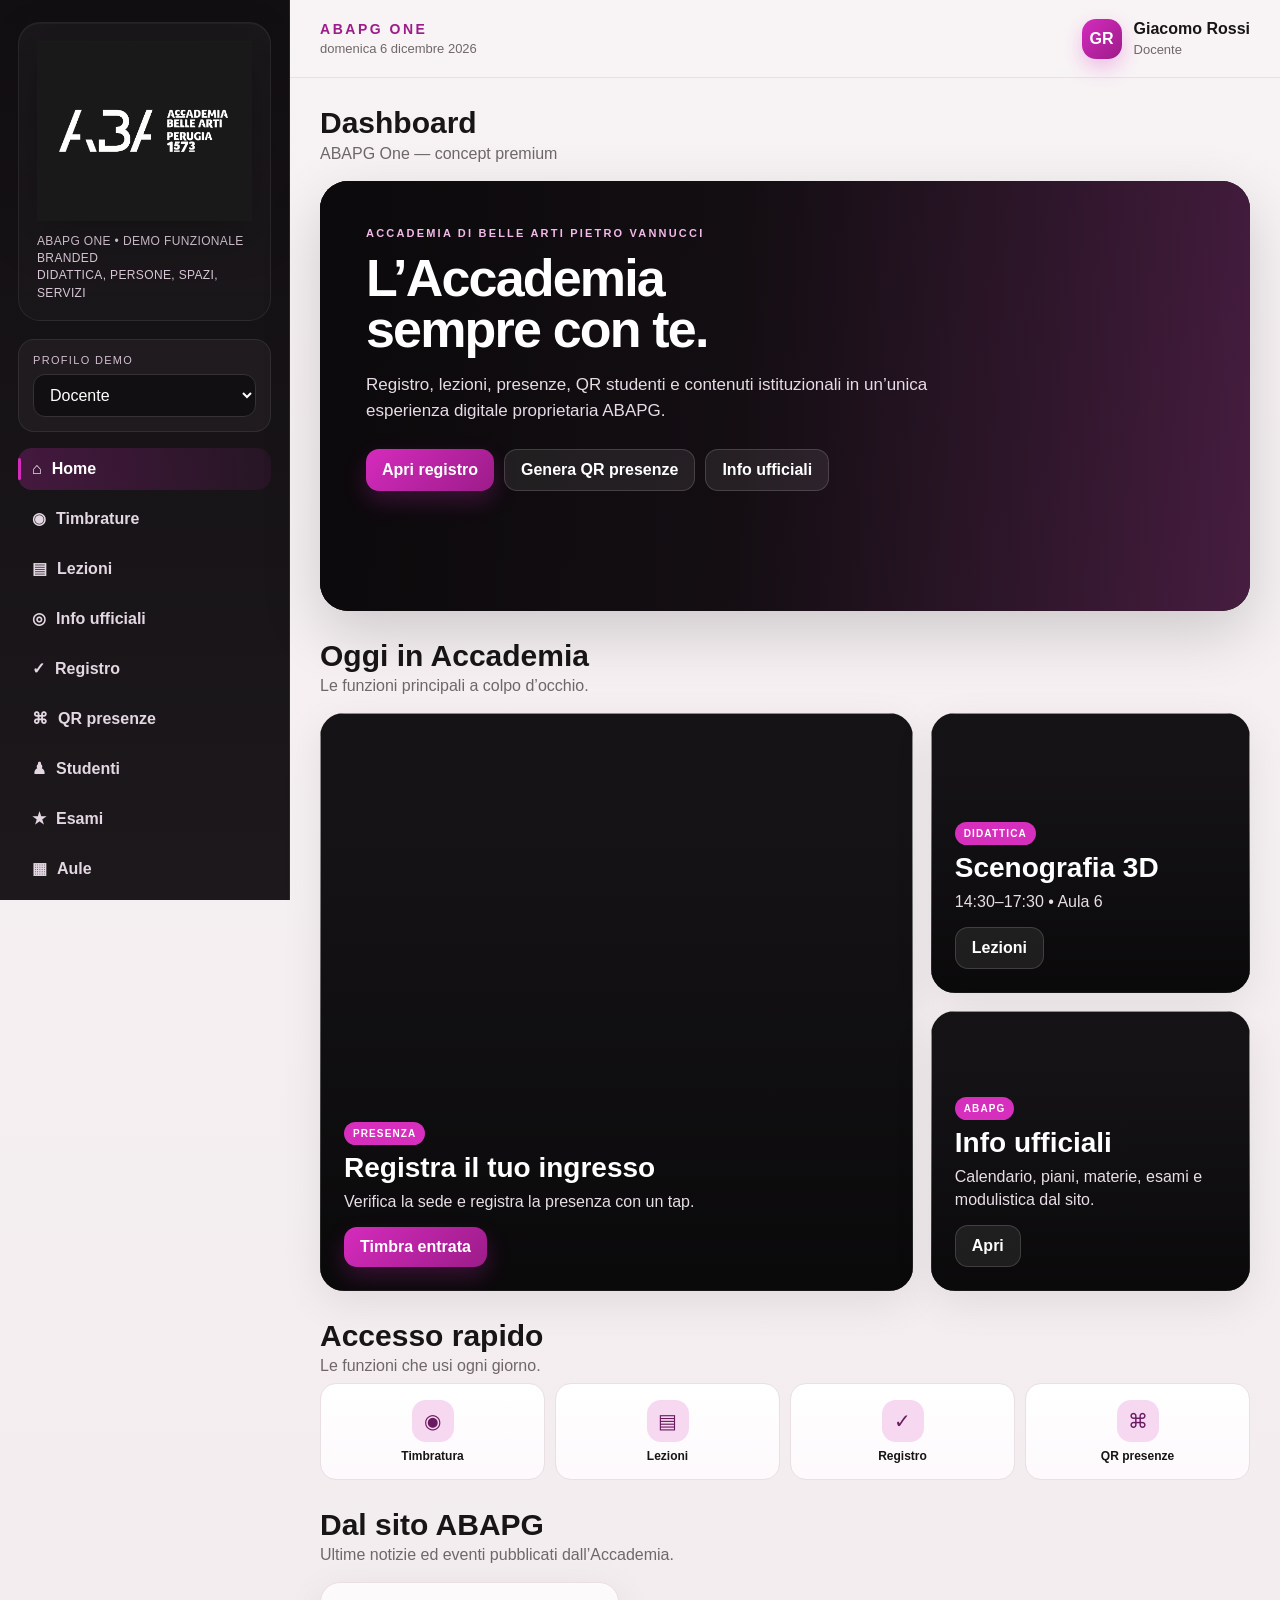
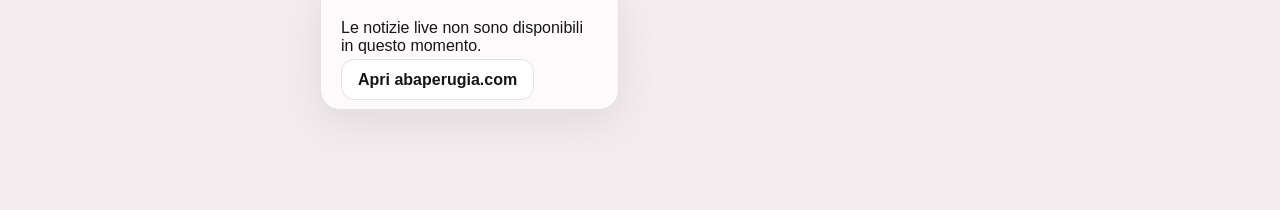
==== commit 41968fda: "Add files via upload" ====
--- a/index.html
+++ b/index.html
@@ -545,6 +545,249 @@
 </div>`;
 /* ===== FINE HOME STUDENTE v5 ===== */
 
+
+/* ===== ABAPG ONE PREMIUM RUNTIME v6.1 ===== */
+const ABAPG_PREMIUM_VERSION='6.1';
+
+function firstImgFromHtml(html){
+  if(!html) return null;
+  const box=document.createElement('div');
+  box.innerHTML=html;
+  const img=box.querySelector('img');
+  return img ? (img.getAttribute('src') || img.getAttribute('data-src') || img.getAttribute('data-lazy-src')) : null;
+}
+async function resolveAbapgImage(slug){
+  const types=['pages','posts','corsi'];
+  for(const type of types){
+    try{
+      const url='https://www.abaperugia.com/wp-json/wp/v2/'+type+'?slug='+encodeURIComponent(slug)+'&_embed=1&per_page=1';
+      const r=await fetch(url,{mode:'cors',cache:'no-store'});
+      if(!r.ok) continue;
+      const data=await r.json();
+      if(!Array.isArray(data)||!data.length) continue;
+      const item=data[0];
+      let image=null;
+      if(item._embedded && item._embedded['wp:featuredmedia'] && item._embedded['wp:featuredmedia'][0]){
+        image=item._embedded['wp:featuredmedia'][0].source_url || null;
+      }
+      if(!image && item.content && item.content.rendered) image=firstImgFromHtml(item.content.rendered);
+      if(image) return image;
+    }catch(e){}
+  }
+  return null;
+}
+async function applyAbapgImage(selector,slug){
+  const nodes=[...document.querySelectorAll(selector)];
+  if(!nodes.length) return;
+  const image=await resolveAbapgImage(slug);
+  if(!image) return;
+  nodes.forEach(node=>{
+    if(node.tagName==='IMG') node.src=image;
+    else{
+      const img=node.querySelector('img');
+      if(img) img.src=image;
+      else node.style.backgroundImage='url("'+image.replace(/"/g,'%22')+'")';
+    }
+  });
+}
+function stripHtmlPremium(html){
+  const box=document.createElement('div');
+  box.innerHTML=html||'';
+  return (box.textContent||'').trim();
+}
+async function loadLatestAbapgNews(){
+  const host=document.getElementById('abapg-news-live');
+  if(!host) return;
+  try{
+    const r=await fetch('https://www.abaperugia.com/wp-json/wp/v2/posts?per_page=3&_embed=1&orderby=date&order=desc',{mode:'cors',cache:'no-store'});
+    if(!r.ok) throw new Error('HTTP '+r.status);
+    const posts=await r.json();
+    host.innerHTML=posts.map(p=>{
+      const image=(p._embedded && p._embedded['wp:featuredmedia'] && p._embedded['wp:featuredmedia'][0] && p._embedded['wp:featuredmedia'][0].source_url) || firstImgFromHtml(p.content && p.content.rendered) || '';
+      const excerpt=stripHtmlPremium(p.excerpt && p.excerpt.rendered).slice(0,145);
+      const date=new Date(p.date).toLocaleDateString('it-IT',{day:'2-digit',month:'short',year:'numeric'});
+      return '<article class="newsCard">'+
+        '<div class="newsImage">'+(image?'<img src="'+image+'" alt="">':'')+'</div>'+
+        '<div class="newsBody"><div class="newsMeta">'+date+'</div>'+
+        '<h4>'+stripHtmlPremium(p.title && p.title.rendered)+'</h4>'+
+        '<p>'+excerpt+(excerpt.length>=145?'…':'')+'</p>'+
+        '<a class="btn outline" href="'+p.link+'" target="_blank" rel="noopener">Leggi sul sito</a></div></article>';
+    }).join('');
+  }catch(e){
+    host.innerHTML='<div class="card soft"><p class="sub">Le notizie live non sono disponibili in questo momento.</p><a class="btn outline" href="https://www.abaperugia.com/" target="_blank" rel="noopener">Apri abaperugia.com</a></div>';
+  }
+}
+function initPremiumMedia(){
+  applyAbapgImage('[data-abapg-hero="academy"]','aba-perugia');
+  applyAbapgImage('[data-abapg-hero="course"]','scenografia-triennale');
+  applyAbapgImage('[data-abapg-hero="museum"]','musa-museo-dellaccademia');
+  applyAbapgImage('[data-abapg-hero="campus"]','sede-san-francesco-al-prato');
+  applyAbapgImage('[data-abapg-hero="event"]','open-day-2026');
+  loadLatestAbapgNews();
+}
+
+const basePagesHomePremium = pages.home;
+
+pages.home = () => {
+  if(state.role==='studente') return studentHomePremium();
+  if(state.role!=='docente') return basePagesHomePremium();
+
+  return `${title('Dashboard','ABAPG One — concept premium')}
+  <section class="premiumHero">
+    <div class="premiumHeroMedia" data-abapg-hero="academy"><img alt=""></div>
+    <div class="premiumHeroContent">
+      <div class="premiumEyebrow">Accademia di Belle Arti Pietro Vannucci</div>
+      <h1 class="premiumTitle">L’Accademia<br>sempre con te.</h1>
+      <p class="premiumLead">Registro, lezioni, presenze, QR studenti e contenuti istituzionali in un’unica esperienza digitale proprietaria ABAPG.</p>
+      <div class="premiumActions">
+        <button class="btn primary" onclick="go('registro')">Apri registro</button>
+        <button class="btn premiumGhost" onclick="go('qrDocente')">Genera QR presenze</button>
+        <button class="btn premiumGhost" onclick="go('ufficiale')">Info ufficiali</button>
+      </div>
+    </div>
+  </section>
+
+  <div class="premiumSectionHead">
+    <div><h2>Oggi in Accademia</h2><p>Le funzioni principali a colpo d’occhio.</p></div>
+  </div>
+
+  <div class="magazineGrid">
+    <article class="visualCard tall">
+      <img data-abapg-hero="campus" alt="">
+      <div class="visualCardContent">
+        <span class="premiumTag">Presenza</span>
+        <h3>${state.clockedIn?'Sei in sede':'Registra il tuo ingresso'}</h3>
+        <p>${state.clockedIn?('Ingresso registrato alle '+(state.clockTime||'08:24')):'Verifica la sede e registra la presenza con un tap.'}</p>
+        <button class="btn primary" onclick="clock()">${state.clockedIn?'Timbra uscita':'Timbra entrata'}</button>
+      </div>
+    </article>
+    <div class="grid">
+      <article class="visualCard">
+        <img data-abapg-hero="course" alt="">
+        <div class="visualCardContent">
+          <span class="premiumTag">Didattica</span>
+          <h3>Scenografia 3D</h3>
+          <p>14:30–17:30 • Aula 6</p>
+          <button class="btn premiumGhost" onclick="go('lezioni')">Lezioni</button>
+        </div>
+      </article>
+      <article class="visualCard">
+        <img data-abapg-hero="museum" alt="">
+        <div class="visualCardContent">
+          <span class="premiumTag">ABAPG</span>
+          <h3>Info ufficiali</h3>
+          <p>Calendario, piani, materie, esami e modulistica dal sito.</p>
+          <button class="btn premiumGhost" onclick="go('ufficiale')">Apri</button>
+        </div>
+      </article>
+    </div>
+  </div>
+
+  <div class="premiumSectionHead">
+    <div><h2>Accesso rapido</h2><p>Le funzioni che usi ogni giorno.</p></div>
+  </div>
+  <div class="quick">
+    <button onclick="go('presenze')"><span class="ico">◉</span><strong>Timbratura</strong></button>
+    <button onclick="go('lezioni')"><span class="ico">▤</span><strong>Lezioni</strong></button>
+    <button onclick="go('registro')"><span class="ico">✓</span><strong>Registro</strong></button>
+    <button onclick="go('qrDocente')"><span class="ico">⌘</span><strong>QR presenze</strong></button>
+  </div>
+
+  <div class="premiumSectionHead">
+    <div><h2>Dal sito ABAPG</h2><p>Ultime notizie ed eventi pubblicati dall’Accademia.</p></div>
+  </div>
+  <div id="abapg-news-live" class="newsStrip"><div class="card soft">Caricamento notizie…</div></div>`;
+};
+
+function studentHomePremium(){
+  const p=studentDemoProfile;
+  return `${title('Home studente','Il tuo corso e la tua Accademia')}
+  <section class="courseBanner">
+    <div class="courseBannerMedia"><img data-abapg-hero="course" alt=""></div>
+    <div class="courseBannerText">
+      <div class="premiumEyebrow">Il mio corso</div>
+      <h2>${p.course}</h2>
+      <p>${p.level}</p>
+      <p>Un accesso unico a piano di studi, materie, orari, presenze ed esami.</p>
+      <div class="courseStats">
+        <div class="courseStat"><b>${p.totalCfa}</b><span>CFA percorso</span></div>
+        <div class="courseStat"><b>2°</b><span>anno demo</span></div>
+        <div class="courseStat"><b>84%</b><span>frequenza demo</span></div>
+      </div>
+      <div class="premiumActions">
+        <a class="btn primary" href="${p.courseUrl}" target="_blank" rel="noopener">Scheda corso</a>
+        <a class="btn premiumGhost" href="${p.planUrl}" target="_blank" rel="noopener">Piano di studi</a>
+      </div>
+    </div>
+  </section>
+
+  <div class="magazineGrid">
+    <article class="visualCard tall">
+      <img data-abapg-hero="event" alt="">
+      <div class="visualCardContent">
+        <span class="premiumTag">Prossima lezione</span>
+        <h3>Scenografia</h3>
+        <p>17:00–19:00 • Aula 3</p>
+        <button class="btn primary" onclick="go('firmaQr')">Firma con QR</button>
+      </div>
+    </article>
+    <div class="grid">
+      <article class="visualCard">
+        <img data-abapg-hero="museum" alt="">
+        <div class="visualCardContent">
+          <span class="premiumTag">Piano di studi</span>
+          <h3>180 CFA</h3>
+          <p>Piano ufficiale del corso e materie.</p>
+          <button class="btn premiumGhost" onclick="go('piano')">Apri</button>
+        </div>
+      </article>
+      <article class="visualCard">
+        <img data-abapg-hero="campus" alt="">
+        <div class="visualCardContent">
+          <span class="premiumTag">Orari</span>
+          <h3>Lezioni</h3>
+          <p>Consulta l’orario ufficiale e il calendario.</p>
+          <button class="btn premiumGhost" onclick="go('lezioni')">Apri</button>
+        </div>
+      </article>
+    </div>
+  </div>
+
+  <div class="premiumSectionHead">
+    <div><h2>Carriera</h2><p>Dati demo, in futuro sincronizzati con ISIDATA.</p></div>
+  </div>
+  <div class="grid g4">
+    <div class="card kpi"><div class="label">CFA acquisiti</div><div class="value">62</div><div class="sub">futuro ISIDATA</div></div>
+    <div class="card kpi"><div class="label">Media</div><div class="value">27,4</div><div class="sub">futuro ISIDATA</div></div>
+    <div class="card kpi"><div class="label">Esami prenotati</div><div class="value">2</div><div class="sub">futuro ISIDATA</div></div>
+    <div class="card kpi"><div class="label">Notifiche</div><div class="value">3</div><div class="sub">avvisi ABAPG</div></div>
+  </div>
+
+  <div class="premiumSectionHead">
+    <div><h2>News & vita accademica</h2><p>Contenuti dal sito istituzionale.</p></div>
+  </div>
+  <div id="abapg-news-live" class="newsStrip"><div class="card soft">Caricamento notizie…</div></div>`;
+}
+
+const renderBeforePremium = render;
+render = function(){
+  renderBeforePremium();
+  setTimeout(initPremiumMedia,30);
+};
+
+window.addEventListener('load',async()=>{
+  try{
+    if(localStorage.getItem('abapg_premium_version')!==ABAPG_PREMIUM_VERSION){
+      if('caches' in window){
+        const keys=await caches.keys();
+        await Promise.all(keys.filter(k=>k.indexOf('abapg-one')===0).map(k=>caches.delete(k)));
+      }
+      localStorage.setItem('abapg_premium_version',ABAPG_PREMIUM_VERSION);
+    }
+  }catch(e){}
+});
+/* ===== FINE ABAPG ONE PREMIUM RUNTIME v6.1 ===== */
+
 setRole(state.role);
 </script>
 </body>
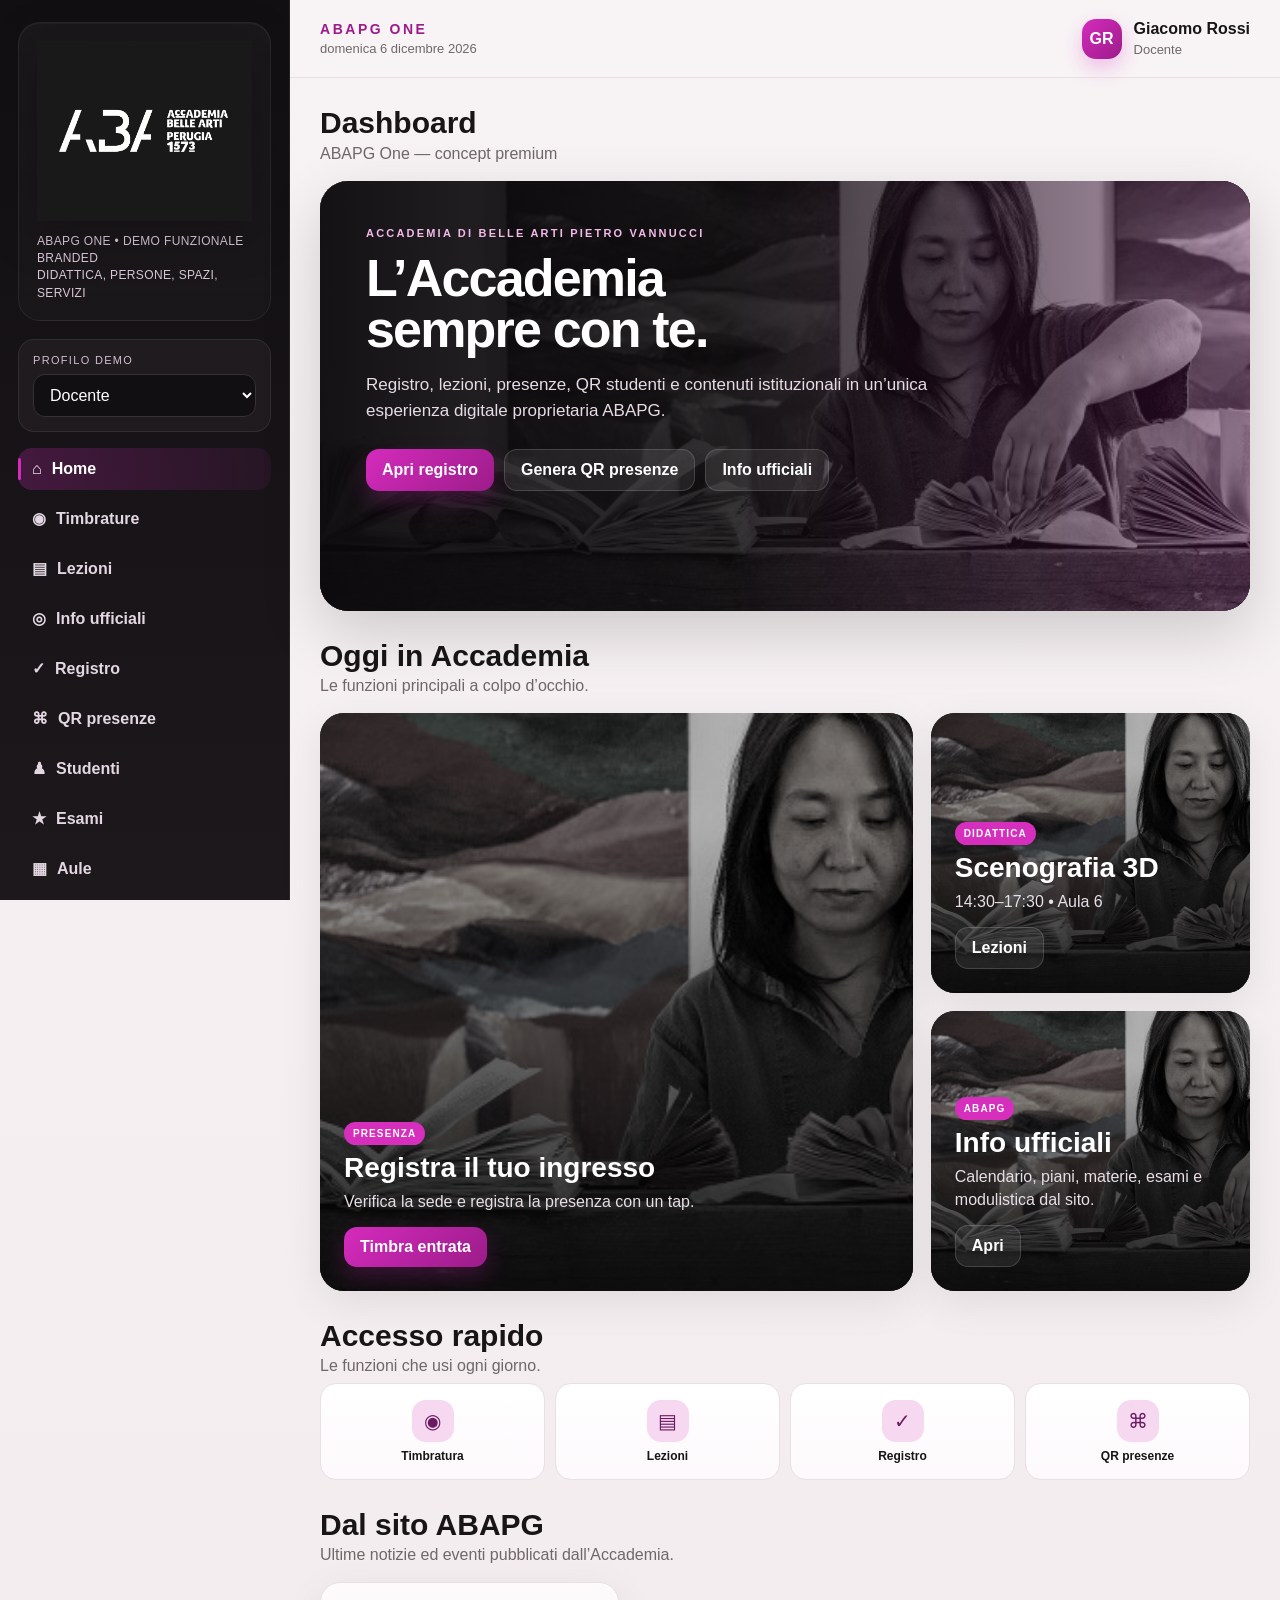
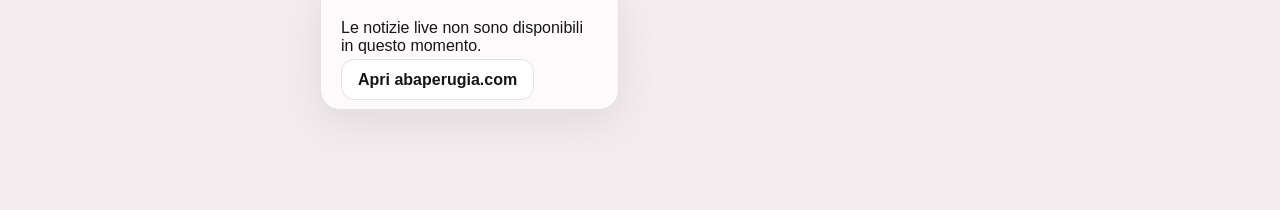
==== commit 78d81ed2: "Add files via upload" ====
--- a/index.html
+++ b/index.html
@@ -788,6 +788,61 @@
 });
 /* ===== FINE ABAPG ONE PREMIUM RUNTIME v6.1 ===== */
 
+
+/* ===== ABAPG ONE FIX IMMAGINI v6.2 ===== */
+const ABAPG_IMAGE_FIX_VERSION = '6.2';
+const ABAPG_STATIC_IMAGES = {
+  scenografia: "[data-uri]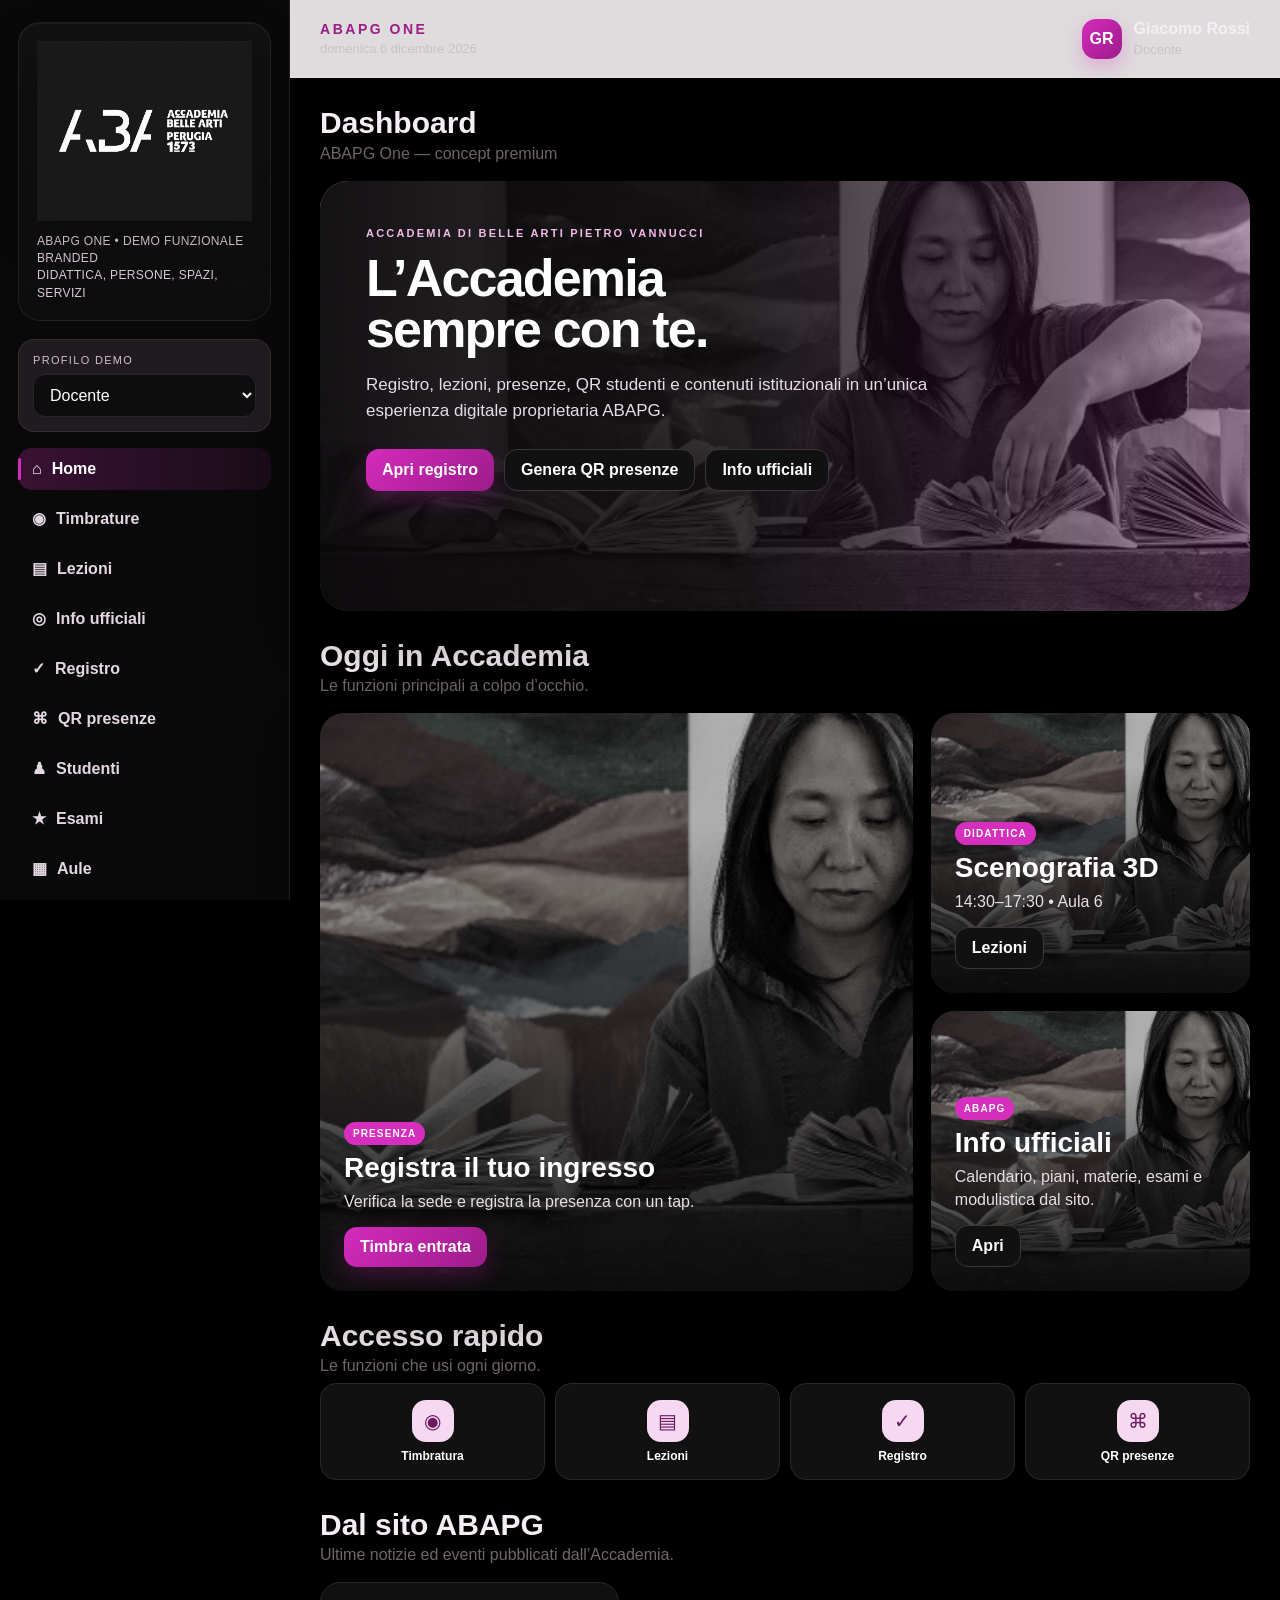
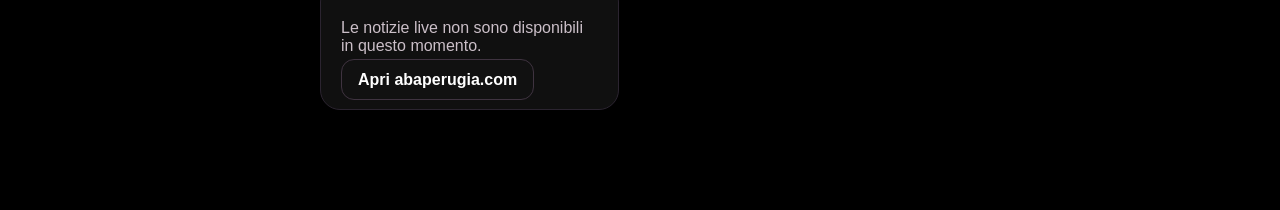
==== commit 20fa2041: "Add files via upload" ====
--- a/index.html
+++ b/index.html
@@ -160,6 +160,21 @@
   .courseBannerText{padding:24px 20px}
   .courseBannerText h2{font-size:32px}
 }
+
+
+/* ===== ABAPG ONE DARK THEME v6.3 ===== */
+html,body{background:#000 !important;color:#f5eef4 !important}
+body{background-image:none !important}
+#app,.app,.shell,.main,.content,.sidebar,.phone,.screen{background:#000 !important}
+.topbar,.header,.bottomNav,.nav,.sidebar,.drawer{background:#090909 !important;border-color:#242024 !important}
+.card,.newsCard,.kpi,.soft,.modalContent,.panel,.sheet{background:#101010 !important;color:#f5eef4 !important;border-color:#2b2430 !important;box-shadow:0 18px 40px rgba(0,0,0,.35)!important}
+.sub,.meta,.label,.muted,.status,.table th,.table td{color:#cbbfc8 !important}
+.table th,.table td{border-color:#2b2430 !important}
+.quick a,.quick button{background:#111 !important;color:#fff !important;border-color:#2d2530 !important}
+.btn.outline,.btn.light,.premiumGhost{background:#111 !important;color:#fff !important;border-color:#3f3340 !important}
+input,select,textarea{background:#0d0d0d !important;color:#fff !important;border-color:#2b2430 !important}
+a{color:#ff63de}
+.hero,.visualCard,.premiumHero,.courseBanner,.quoteBlock{box-shadow:0 25px 60px rgba(0,0,0,.45)!important}
 
 </style>
 </head>
@@ -843,6 +858,75 @@
 });
 /* ===== FINE FIX IMMAGINI v6.2 ===== */
 
+
+/* ===== ABAPG ONE COURSE MAP + DARK v6.3 ===== */
+const ABAPG_COURSEMAP_VERSION='6.3';
+const courseVisualMap = {
+  'character design e gaming': {slug:'character-design-e-gaming', fallback:'generic'},
+  'cinema e audiovisivo': {slug:'cinema-e-audiovisivo', fallback:'generic'},
+  'fashion design': {slug:'fashion-design', fallback:'generic'},
+  'fotografia, video e social media per le arti': {slug:'fotografia-video-e-social-media-per-le-arti', fallback:'generic'},
+  'grafica e illustrazione d’arte': {slug:'grafica-e-illustrazione-darte', fallback:'generic'},
+  "grafica e illustrazione d'arte": {slug:'grafica-e-illustrazione-darte', fallback:'generic'},
+  'graphic design': {slug:'graphic-design', fallback:'generic'},
+  'illustrazione e linguaggi del fumetto': {slug:'illustrazione-e-linguaggi-del-fumetto', fallback:'generic'},
+  'pittura': {slug:'pittura', fallback:'generic'},
+  'product design sostenibile': {slug:'product-design-sostenibile', fallback:'generic'},
+  'scenografia': {slug:'scenografia-triennale', fallback:'scenografia'},
+  'scultura': {slug:'scultura', fallback:'generic'},
+  'brand design': {slug:'brand-design', fallback:'generic'},
+  'fashion design per la maglieria': {slug:'fashion-design-per-la-maglieria', fallback:'generic'},
+  'product design – progettazione sostenibile': {slug:'product-design-progettazione-sostenibile', fallback:'generic'},
+  'arti visive e discipline dello spettacolo – scenografia': {slug:'scenografia', fallback:'scenografia'}
+};
+
+function currentCourseKey(){
+  if(!window.studentDemoProfile || !studentDemoProfile.course) return 'scenografia';
+  return String(studentDemoProfile.course).trim().toLowerCase();
+}
+
+async function applyMappedCourseImages(){
+  const key=currentCourseKey();
+  const cfg=courseVisualMap[key] || courseVisualMap['scenografia'];
+  const fallback = (cfg && cfg.fallback==='scenografia') ? ABAPG_STATIC_IMAGES.scenografia : ABAPG_STATIC_IMAGES.generic;
+
+  // Docente e ruoli diversi dallo studente: immagini generiche istituzionali
+  if(state && state.role !== 'studente'){
+    setFixedImage('[data-abapg-hero="academy"]', ABAPG_STATIC_IMAGES.generic);
+    setFixedImage('[data-abapg-hero="campus"]', ABAPG_STATIC_IMAGES.generic);
+    setFixedImage('[data-abapg-hero="museum"]', ABAPG_STATIC_IMAGES.generic);
+    setFixedImage('[data-abapg-hero="course"]', ABAPG_STATIC_IMAGES.generic);
+    setFixedImage('[data-abapg-hero="event"]', ABAPG_STATIC_IMAGES.generic);
+    return;
+  }
+
+  // Studente: tenta immagine del corso dal sito, altrimenti fallback fisso
+  let courseImage = fallback;
+  try{
+    if(cfg && cfg.slug){
+      const fetched = await resolveAbapgImage(cfg.slug);
+      if(fetched) courseImage = fetched;
+    }
+  }catch(e){}
+
+  setFixedImage('[data-abapg-hero="course"]', courseImage);
+  setFixedImage('[data-abapg-hero="event"]', courseImage);
+  setFixedImage('[data-abapg-hero="academy"]', ABAPG_STATIC_IMAGES.generic);
+  setFixedImage('[data-abapg-hero="campus"]', ABAPG_STATIC_IMAGES.generic);
+  setFixedImage('[data-abapg-hero="museum"]', ABAPG_STATIC_IMAGES.generic);
+}
+
+const renderBeforeCourseMap = render;
+render = function(){
+  renderBeforeCourseMap();
+  setTimeout(()=>{ applyMappedCourseImages(); }, 80);
+};
+
+window.addEventListener('load',()=>{
+  try{ localStorage.setItem('abapg_coursemap_version', ABAPG_COURSEMAP_VERSION); }catch(e){}
+});
+/* ===== FINE COURSE MAP + DARK v6.3 ===== */
+
 setRole(state.role);
 </script>
 </body>
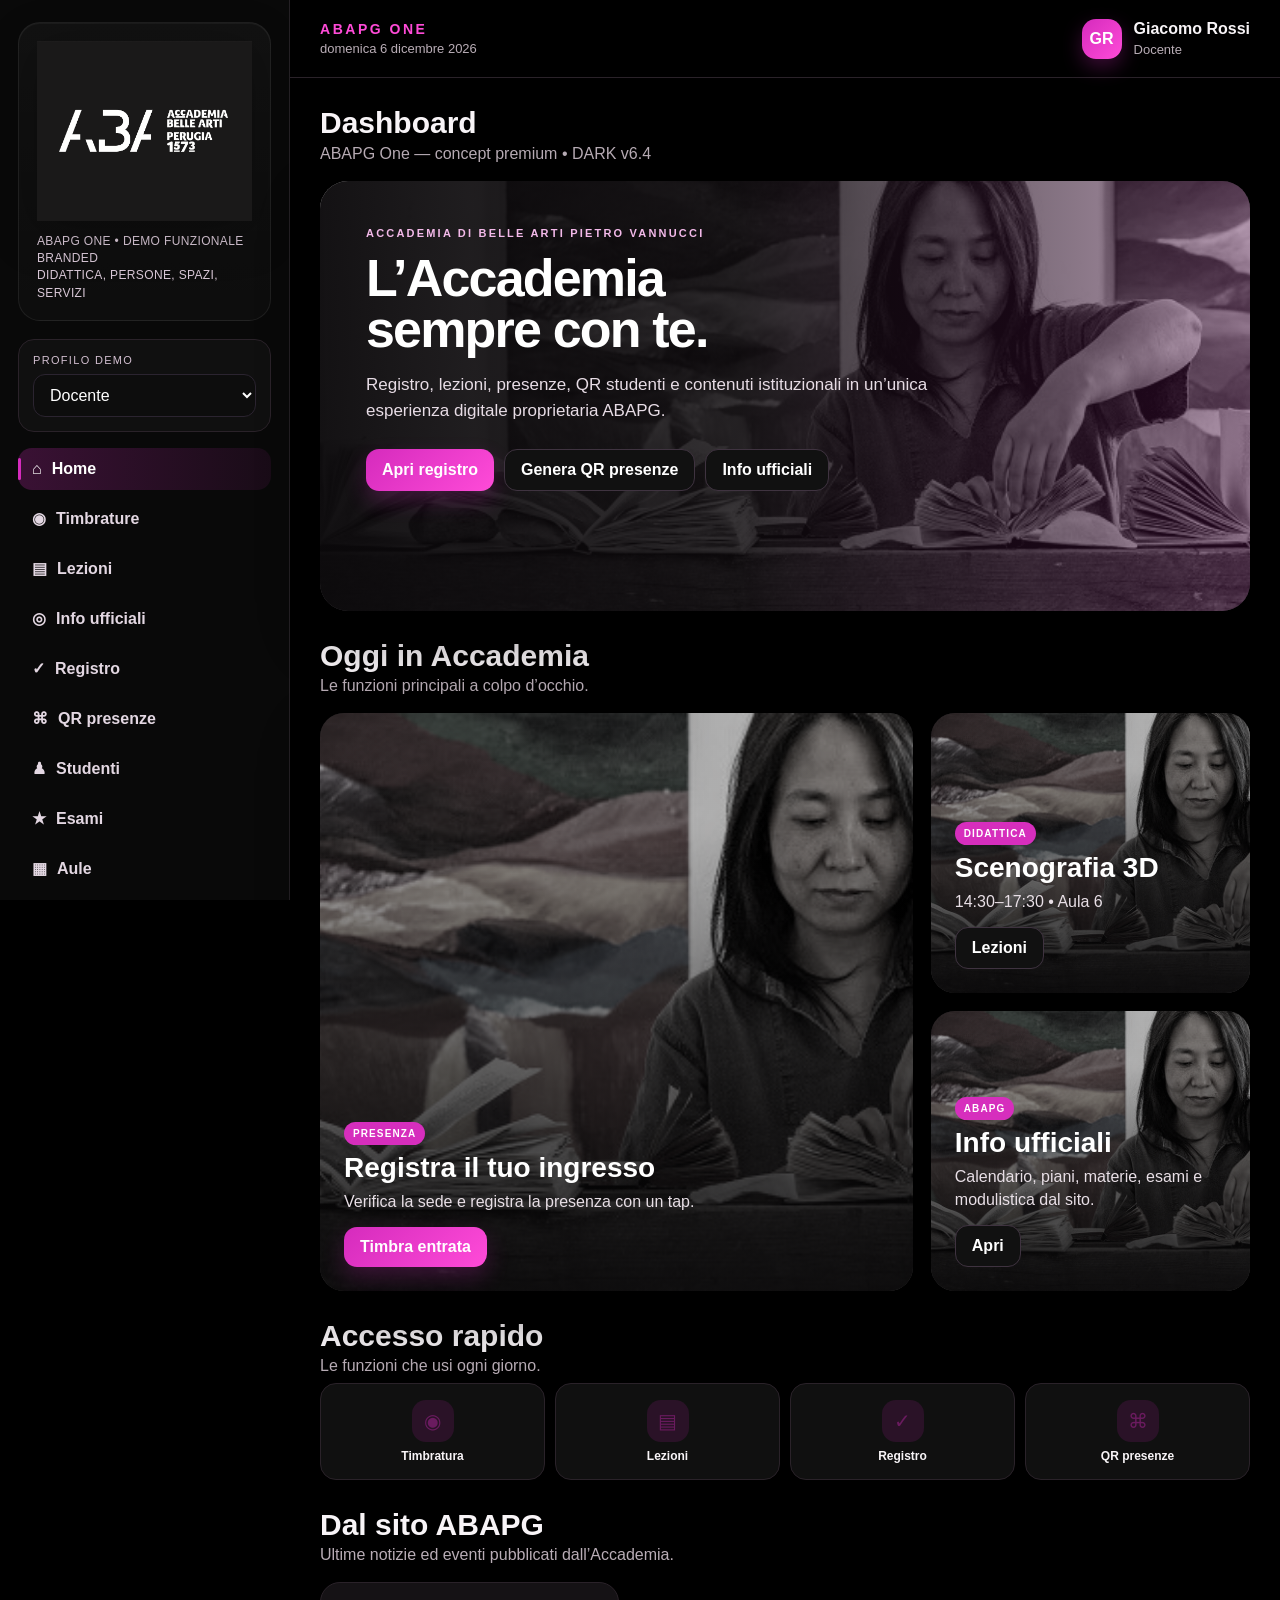
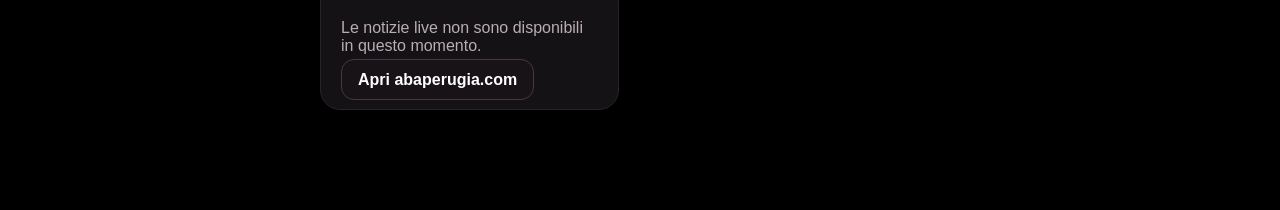
==== commit 3bcccc8e: "Add files via upload" ====
--- a/index.html
+++ b/index.html
@@ -175,6 +175,139 @@
 input,select,textarea{background:#0d0d0d !important;color:#fff !important;border-color:#2b2430 !important}
 a{color:#ff63de}
 .hero,.visualCard,.premiumHero,.courseBanner,.quoteBlock{box-shadow:0 25px 60px rgba(0,0,0,.45)!important}
+
+
+/* ===== ABAPG ONE TRUE DARK FIX v6.4 ===== */
+:root{
+  --bg:#000000 !important;
+  --panel:#101010 !important;
+  --panel-soft:#151215 !important;
+  --ink:#f8f4f7 !important;
+  --muted:#b9adb6 !important;
+  --line:#2a2229 !important;
+  --brand:#000000 !important;
+  --brand-2:#0a080a !important;
+  --accent:#d52bbd !important;
+  --accent-2:#ff4bd8 !important;
+  --accent-soft:#2a1227 !important;
+}
+
+html,
+body{
+  background:#000 !important;
+  color:var(--ink) !important;
+}
+
+.app,
+.main,
+.content{
+  background:#000 !important;
+}
+
+.top{
+  background:rgba(0,0,0,.94) !important;
+  border-bottom:1px solid #2a2229 !important;
+}
+
+.card,
+.card.soft,
+.newsCard,
+.modalbox,
+.rolebox,
+.quick button,
+.quick a{
+  background:#101010 !important;
+  color:#f8f4f7 !important;
+  border-color:#2a2229 !important;
+}
+
+.card.soft{
+  background:#151215 !important;
+}
+
+.sectionTitle h2,
+.card h2,
+.card h3,
+.card h4,
+.kpi .value,
+.user,
+.user b,
+.table td,
+.table th{
+  color:#f8f4f7 !important;
+}
+
+.sectionTitle p,
+.sub,
+.meta,
+.kpi .label,
+.kpi .sub,
+.newsBody p{
+  color:#b9adb6 !important;
+}
+
+.table th,
+.table td,
+.attendance,
+.room,
+.feature{
+  border-color:#2a2229 !important;
+}
+
+.notice{
+  background:#101010 !important;
+  color:#f8f4f7 !important;
+  border-color:#2a2229 !important;
+  border-left-color:var(--accent) !important;
+}
+
+.field input,
+.field textarea,
+.field select{
+  background:#0b0b0b !important;
+  color:#fff !important;
+  border-color:#3a3038 !important;
+}
+
+.btn.outline,
+.btn.light{
+  background:#171317 !important;
+  color:#fff !important;
+  border-color:#463744 !important;
+}
+
+.status.off{
+  background:#242124 !important;
+  color:#d7ced5 !important;
+}
+
+.progress{
+  background:#2b2029 !important;
+}
+
+.initial{
+  background:#2b1728 !important;
+  color:#ff8ae7 !important;
+}
+
+.qrBox,
+.cameraBox{
+  background:#111 !important;
+  border-color:#352a33 !important;
+}
+
+.mobilebar{
+  background:rgba(0,0,0,.96) !important;
+  border-top:1px solid #2a2229 !important;
+}
+.mobilebar button{
+  color:#d8cdd5 !important;
+}
+
+@media(max-width:780px){
+  body,.app,.main,.content{background:#000 !important}
+}
+/* ===== FINE TRUE DARK FIX v6.4 ===== */
 
 </style>
 </head>
@@ -647,7 +780,7 @@
   if(state.role==='studente') return studentHomePremium();
   if(state.role!=='docente') return basePagesHomePremium();
 
-  return `${title('Dashboard','ABAPG One — concept premium')}
+  return `${title('Dashboard','ABAPG One — concept premium • DARK v6.4')}
   <section class="premiumHero">
     <div class="premiumHeroMedia" data-abapg-hero="academy"><img alt=""></div>
     <div class="premiumHeroContent">
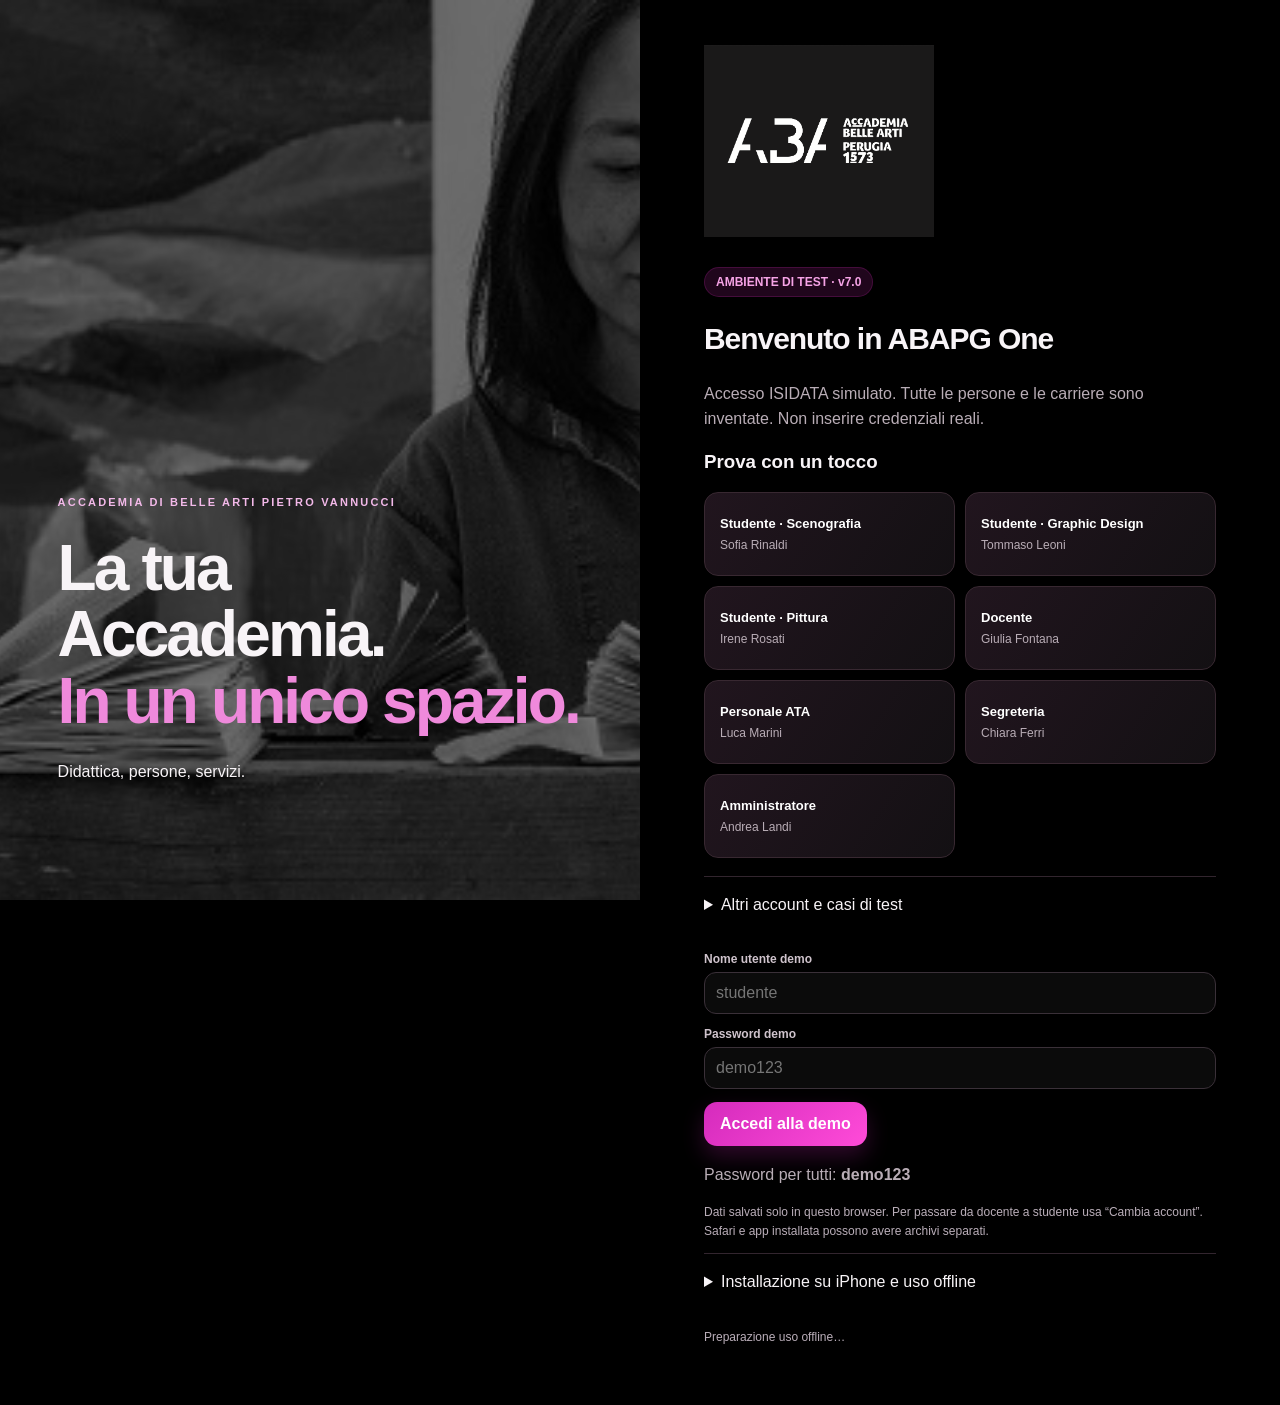
==== commit 21da53cd: "Add complete local ISIDATA mock with role login, linked careers and offline PWA Introduce 24 synthet" ====
--- a/index.html
+++ b/index.html
@@ -1,1066 +1,24 @@
 <!DOCTYPE html>
 <html lang="it">
 <head>
-<meta charset="utf-8" />
-<meta name="viewport" content="width=device-width, initial-scale=1, viewport-fit=cover" />
-<title>ABAPG One — Demo branded</title>
-<link rel="icon" type="image/png" href="assets/app-icon.png" />
-<link rel="manifest" href="manifest.webmanifest" />
-<link rel="apple-touch-icon" href="assets/apple-touch-icon.png" />
-<meta name="theme-color" content="#d52bbd" />
-<meta name="apple-mobile-web-app-capable" content="yes" />
-<meta name="apple-mobile-web-app-status-bar-style" content="black-translucent" />
-<meta name="apple-mobile-web-app-title" content="ABAPG One" />
-<style>
-:root{
-  --bg:#f5f1ef;
-  --panel:#ffffff;
-  --panel-soft:#fcfafb;
-  --ink:#171515;
-  --muted:#706768;
-  --line:#eadfe2;
-  --brand:#121012;
-  --brand-2:#1b181b;
-  --accent:#d52bbd;
-  --accent-2:#9c1c89;
-  --accent-soft:#f6d8f1;
-  --ok:#357255;
-  --warn:#a96d1e;
-  --danger:#b23a31;
-  --radius:20px;
-  --shadow:0 12px 40px rgba(18,18,18,.08);
-}
-*{box-sizing:border-box}
-body{margin:0;background:linear-gradient(180deg,#f7f2f4 0%,#f2ecee 100%);color:var(--ink);font-family:Inter,-apple-system,BlinkMacSystemFont,"Segoe UI",Roboto,Arial,sans-serif}
-button,input,select,textarea{font:inherit} button{cursor:pointer} a{text-decoration:none;color:inherit}
-.app{min-height:100vh;display:grid;grid-template-columns:290px 1fr}
-.sidebar{position:sticky;top:0;height:100vh;background:linear-gradient(180deg,#120f12 0%,#1c181c 100%);color:#fff;padding:22px 18px;border-right:1px solid rgba(255,255,255,.08);overflow:auto}
-.brandCard{padding:18px;border-radius:22px;background:linear-gradient(180deg,rgba(255,255,255,.04),rgba(255,255,255,.02));border:1px solid rgba(255,255,255,.07);margin-bottom:18px;box-shadow:inset 0 1px 0 rgba(255,255,255,.04)}
-.brandLogo{width:100%;display:block;filter:drop-shadow(0 8px 24px rgba(0,0,0,.28))}
-.brandSub{margin-top:12px;color:#d9c8d7;font-size:12px;line-height:1.45;letter-spacing:.03em;text-transform:uppercase}
-.rolebox{padding:14px;background:#1f1b1f;border:1px solid rgba(255,255,255,.08);border-radius:16px;margin-bottom:16px}
-.rolebox label{display:block;font-size:11px;color:#d2bfd0;margin-bottom:8px;text-transform:uppercase;letter-spacing:.12em}
-.rolebox select{width:100%;background:#110f11;color:#fff;border:1px solid #373037;padding:11px 12px;border-radius:12px}
-.nav{display:grid;gap:7px}
-.nav button{position:relative;border:0;background:transparent;color:#e3d7e2;padding:12px 14px;border-radius:14px;text-align:left;font-weight:600;display:flex;align-items:center;gap:10px}
-.nav button:hover,.nav button.active{background:linear-gradient(90deg,rgba(213,43,189,.24),rgba(213,43,189,.08));color:#fff}
-.nav button.active:before{content:"";position:absolute;left:0;top:10px;bottom:10px;width:3px;border-radius:999px;background:var(--accent)}
-.badge{margin-left:auto;background:rgba(213,43,189,.18);border:1px solid rgba(213,43,189,.24);color:#ffe9fb;padding:2px 7px;border-radius:999px;font-size:11px}
-.sync{margin-top:18px;padding:14px;border-radius:16px;background:rgba(255,255,255,.04);border:1px solid rgba(255,255,255,.08);font-size:12px;color:#eadcea}
-.sync .dot{display:inline-block;width:9px;height:9px;border-radius:50%;background:var(--accent);margin-right:7px;box-shadow:0 0 0 5px rgba(213,43,189,.12)}
-.sync small{display:block;color:#cfbdcc;margin-top:5px;line-height:1.45}
-.iconPreview{margin-top:16px;padding:12px;border-radius:16px;background:rgba(255,255,255,.035);border:1px solid rgba(255,255,255,.08);text-align:center}
-.iconPreview img{width:72px;height:72px;border-radius:18px;box-shadow:0 12px 28px rgba(0,0,0,.35)}
-.iconPreview span{display:block;margin-top:8px;font-size:11px;letter-spacing:.14em;color:#d0c3cf;text-transform:uppercase}
-.main{min-width:0}.top{height:78px;display:flex;align-items:center;justify-content:space-between;padding:0 30px;border-bottom:1px solid var(--line);background:rgba(248,244,246,.9);backdrop-filter:blur(14px);position:sticky;top:0;z-index:10}
-.topTitle{font-size:14px;letter-spacing:.18em;text-transform:uppercase;color:var(--accent-2);font-weight:700}.top .sub{font-size:13px;color:var(--muted);margin-top:4px}
-.user{display:flex;align-items:center;gap:12px}.avatar{width:40px;height:40px;border-radius:14px;background:linear-gradient(135deg,var(--accent),var(--accent-2));color:white;display:grid;place-items:center;font-weight:800;box-shadow:0 8px 20px rgba(213,43,189,.28)}
-.content{padding:28px 30px 100px;max-width:1500px;margin:auto}.grid{display:grid;gap:18px}.g2{grid-template-columns:repeat(2,minmax(0,1fr))}.g3{grid-template-columns:repeat(3,minmax(0,1fr))}.g4{grid-template-columns:repeat(4,minmax(0,1fr))}
-.card{background:var(--panel);border:1px solid var(--line);border-radius:var(--radius);padding:20px;box-shadow:var(--shadow)}.card.soft{background:var(--panel-soft)}.card h2,.card h3{margin-top:0}
-.hero{background:radial-gradient(circle at top right,rgba(213,43,189,.18),transparent 34%),linear-gradient(135deg,#121012 0%,#1a161a 64%,#31162c 100%);color:#fff;border:1px solid rgba(255,255,255,.06);overflow:hidden;position:relative}.hero:after{content:"";position:absolute;right:-40px;bottom:-60px;width:220px;height:220px;background:radial-gradient(circle,rgba(213,43,189,.16),rgba(213,43,189,0));pointer-events:none}.hero p{color:#e1d4df}
-.heroSplit{display:grid;grid-template-columns:1.3fr .9fr;gap:18px;align-items:center}.heroVisual{padding:16px;border-radius:18px;background:rgba(255,255,255,.05);border:1px solid rgba(255,255,255,.06)}.heroLogo{max-width:280px;width:100%;display:block}.heroMeta{display:flex;gap:12px;flex-wrap:wrap;margin-top:16px}
-.pill{display:inline-flex;align-items:center;gap:7px;padding:7px 11px;border-radius:999px;background:#eee;font-size:12px;font-weight:700}.pill.magenta{background:rgba(213,43,189,.15);color:#ffe3fb;border:1px solid rgba(213,43,189,.2)}.pill.green{background:#e8f2ed;color:#295f46}.pill.orange{background:#fff3e2;color:#8b5715}.pill.red{background:#f9ece9;color:#973a31}
-.btn{border:0;border-radius:13px;padding:11px 16px;font-weight:700;transition:.18s transform,.18s box-shadow}.btn:hover{transform:translateY(-1px)}.btn.primary{background:linear-gradient(135deg,var(--accent),var(--accent-2));color:#fff;box-shadow:0 10px 22px rgba(213,43,189,.22)}.btn.success{background:var(--ok);color:#fff}.btn.danger{background:var(--danger);color:#fff}.btn.light{background:#f6edf4;color:#171717}.btn.outline{background:#fff;border:1px solid var(--line);color:var(--ink)}
-.miniActions{display:flex;gap:10px;flex-wrap:wrap;margin-top:18px}.kpi .label{font-size:12px;color:var(--muted);text-transform:uppercase;letter-spacing:.08em}.kpi .value{font-size:29px;font-weight:800;margin-top:8px}.kpi .sub{margin-top:10px;color:var(--muted);font-size:13px}
-.meta{display:flex;gap:9px;flex-wrap:wrap;color:var(--muted);font-size:13px}.geo{font-family:ui-monospace,SFMono-Regular,Menlo,monospace;font-size:12px;background:#faf5f9;border:1px solid #efd7eb;border-radius:12px;padding:10px;margin-top:12px;color:#453b43}.hero .geo{background:rgba(255,255,255,.06);border-color:rgba(255,255,255,.08);color:#ede1eb}
-.table{width:100%;border-collapse:collapse}.table th,.table td{padding:12px 10px;border-bottom:1px solid var(--line);text-align:left}.table th{font-size:12px;color:var(--muted);text-transform:uppercase;letter-spacing:.06em}
-.status{font-size:12px;font-weight:700;padding:5px 8px;border-radius:999px;display:inline-block}.status.ok{background:#e8f2ed;color:#295f46}.status.warn{background:#fff2de;color:#8a5416}.status.off{background:#f0f0ef;color:#5f5c57}
-.attendance{display:flex;justify-content:space-between;align-items:center;padding:13px 0;border-bottom:1px solid var(--line)}.student{display:flex;gap:10px;align-items:center}.initial{width:36px;height:36px;border-radius:12px;background:#fae8f7;display:grid;place-items:center;font-weight:800;color:#631d57}
-.toggle{width:48px;height:28px;border-radius:999px;border:0;background:#dccbd8;position:relative}.toggle:after{content:"";position:absolute;width:22px;height:22px;border-radius:50%;background:#fff;top:3px;left:3px;transition:.2s}.toggle.on{background:var(--ok)}.toggle.on:after{left:23px}
-.field{margin:13px 0}.field label{display:block;font-size:12px;font-weight:700;color:#5b544a;margin-bottom:6px}.field input,.field textarea,.field select{width:100%;border:1px solid #e3cde0;border-radius:12px;padding:11px;background:white}.field textarea{min-height:95px}
-.sectionTitle{margin-bottom:18px}.sectionTitle h2{margin:0;font-size:30px}.sectionTitle p{margin:5px 0 0;color:var(--muted)}
-.notice{background:white;border:1px solid var(--line);border-left:4px solid var(--accent);border-radius:0 14px 14px 0;padding:14px;margin:12px 0}.room{display:flex;justify-content:space-between;gap:10px;align-items:center;padding:14px 0;border-bottom:1px solid var(--line)}
-.modal{position:fixed;inset:0;background:rgba(12,12,12,.55);display:none;align-items:center;justify-content:center;padding:20px;z-index:20}.modal.open{display:flex}.modalbox{background:white;border-radius:24px;padding:22px;width:min(620px,100%);box-shadow:0 30px 80px rgba(0,0,0,.28)}.close{float:right;border:0;background:#f7eff5;border-radius:10px;padding:8px 10px}
-.progress{height:9px;border-radius:999px;background:#f1e2ee;overflow:hidden}.progress span{display:block;height:100%;background:linear-gradient(90deg,var(--accent),var(--accent-2))}.quick{display:grid;grid-template-columns:repeat(4,1fr);gap:10px}.quick button{text-align:center;border:1px solid var(--line);background:linear-gradient(180deg,#fff,#fdf9fc);border-radius:16px;padding:16px 10px;color:var(--ink)}.quick strong{display:block;margin-top:7px;font-size:12px}.quick .ico{display:inline-grid;place-items:center;width:42px;height:42px;border-radius:14px;background:var(--accent-soft);color:#6a1b5f;font-size:20px}
-.splitPanel{display:grid;grid-template-columns:1.2fr .8fr;gap:18px}.featureList{display:grid;gap:12px}.feature{display:flex;gap:12px;align-items:flex-start;padding:12px 0;border-bottom:1px solid var(--line)}.feature:last-child{border-bottom:0}.featureIcon{width:38px;height:38px;border-radius:12px;background:var(--accent-soft);display:grid;place-items:center;color:#741d69;font-weight:800}
-.qrBox{display:grid;place-items:center;padding:18px;background:linear-gradient(180deg,#fff,#faf7fb);border:1px solid var(--line);border-radius:18px}.qrSvg{width:220px;height:220px;display:block;background:white;border-radius:12px;box-shadow:0 10px 24px rgba(0,0,0,.06)}.qrMeta{text-align:center;margin-top:12px}.qrTimer{font-size:34px;font-weight:800;color:var(--accent-2)}.cameraBox{border:2px dashed #d9b8d4;border-radius:20px;padding:26px;text-align:center;background:linear-gradient(180deg,#fff,#fdf9fc)}.cameraFrame{width:210px;height:210px;margin:0 auto 16px;border-radius:24px;border:8px solid #221d22;position:relative;background:linear-gradient(135deg,#f9e5f5,#fff)}.cameraFrame:before,.cameraFrame:after{content:"";position:absolute;border:4px solid var(--accent);width:34px;height:34px}.cameraFrame:before{top:12px;left:12px;border-right:0;border-bottom:0}.cameraFrame:after{bottom:12px;right:12px;border-left:0;border-top:0}.cameraCenter{position:absolute;inset:50% auto auto 50%;transform:translate(-50%,-50%);width:82px;height:82px;border-radius:20px;border:3px solid rgba(213,43,189,.55)}
-.mobilebar{display:none}
-@media(max-width:1120px){.app{grid-template-columns:270px 1fr}.g4,.g3{grid-template-columns:repeat(2,1fr)}.heroSplit,.splitPanel{grid-template-columns:1fr}}
-@media(max-width:780px){.app{display:block}.sidebar{display:none}.top{height:auto;padding:16px 18px}.content{padding:18px 14px 92px}.g2,.g3,.g4,.quick{grid-template-columns:1fr}.sectionTitle h2{font-size:24px}.heroSplit{grid-template-columns:1fr}.mobilebar{position:fixed;bottom:0;left:0;right:0;background:rgba(255,255,255,.95);backdrop-filter:blur(10px);border-top:1px solid var(--line);display:grid;grid-template-columns:repeat(5,1fr);z-index:12;padding:8px 5px max(8px,env(safe-area-inset-bottom))}.mobilebar button{border:0;background:transparent;font-size:10px;padding:6px 2px;color:#5d5a54}.mobilebar span{display:block;font-size:18px}.user .name{display:none}.qrSvg{width:190px;height:190px}}
-
-/* ABAPG official-content integration */
-.officialGrid{display:grid;grid-template-columns:repeat(2,minmax(0,1fr));gap:18px}
-.officialSource{display:flex;align-items:center;gap:8px;font-size:12px;color:var(--muted);margin-bottom:12px}
-.officialSource:before{content:"";width:8px;height:8px;border-radius:50%;background:var(--ok);box-shadow:0 0 0 4px rgba(53,114,85,.10)}
-.officialLive{margin-top:14px;border-top:1px solid var(--line);padding-top:14px}
-.officialLive h1,.officialLive h2,.officialLive h3,.officialLive h4{margin:16px 0 8px;line-height:1.2}
-.officialLive p,.officialLive li{line-height:1.55}
-.officialLive table{width:100%;border-collapse:collapse;margin:12px 0}
-.officialLive th,.officialLive td{padding:9px;border-bottom:1px solid var(--line);text-align:left;vertical-align:top}
-.officialLive a{color:var(--accent-2);font-weight:700;text-decoration:underline}
-.officialLoading{padding:18px;border-radius:14px;background:var(--panel-soft);color:var(--muted)}
-.officialFallback{padding:18px;border-radius:14px;background:#fff7fb;border:1px dashed #ddb7d6}
-@media(max-width:780px){.officialGrid{grid-template-columns:1fr}}
-
-
-/* ===== ABAPG ONE PREMIUM CONCEPT v6 ===== */
-:root{
-  --premium-black:#0d0d0f;
-  --premium-charcoal:#1a181c;
-  --premium-cream:#f4efe9;
-  --premium-magenta:#d62ebd;
-  --premium-magenta-dark:#8e1d7f;
-}
-.premiumHero{position:relative;min-height:430px;border-radius:28px;overflow:hidden;background:#111;color:#fff;box-shadow:0 22px 60px rgba(0,0,0,.16)}
-.premiumHeroMedia{position:absolute;inset:0;background:linear-gradient(135deg,#171317,#2b1a28);overflow:hidden}
-.premiumHeroMedia img{width:100%;height:100%;object-fit:cover;filter:grayscale(1) contrast(1.08) brightness(.68);transform:scale(1.02)}
-.premiumHeroMedia:after{content:"";position:absolute;inset:0;background:linear-gradient(90deg,rgba(11,9,11,.94) 0%,rgba(15,11,14,.74) 45%,rgba(214,46,189,.16) 100%)}
-.premiumHeroContent{position:relative;z-index:2;max-width:720px;padding:46px}
-.premiumEyebrow{font-size:11px;text-transform:uppercase;letter-spacing:.2em;color:#f3b9e9;font-weight:800}
-.premiumTitle{font-size:52px;line-height:.98;margin:14px 0 16px;letter-spacing:-.035em}
-.premiumLead{font-size:17px;line-height:1.55;color:#e7dce5;max-width:620px}
-.premiumActions{display:flex;gap:10px;flex-wrap:wrap;margin-top:24px}
-.premiumGhost{background:rgba(255,255,255,.08)!important;color:#fff!important;border:1px solid rgba(255,255,255,.15)!important}
-.magazineGrid{display:grid;grid-template-columns:1.3fr .7fr;gap:18px;margin-top:18px}
-.visualCard{position:relative;min-height:280px;border-radius:24px;overflow:hidden;background:#151316;color:#fff;box-shadow:var(--shadow)}
-.visualCard.tall{min-height:578px}
-.visualCard img{position:absolute;inset:0;width:100%;height:100%;object-fit:cover;filter:grayscale(.92) contrast(1.03) brightness(.75)}
-.visualCard:after{content:"";position:absolute;inset:0;background:linear-gradient(180deg,rgba(9,8,9,.04) 20%,rgba(9,8,9,.88) 100%)}
-.visualCardContent{position:absolute;z-index:2;left:0;right:0;bottom:0;padding:24px}
-.visualCardContent h3{font-size:28px;margin:8px 0 8px;line-height:1.04}
-.visualCardContent p{margin:0 0 14px;color:#e8dfe6;line-height:1.45}
-.premiumTag{display:inline-block;background:var(--premium-magenta);color:#fff;padding:6px 9px;border-radius:999px;font-size:10px;font-weight:800;text-transform:uppercase;letter-spacing:.11em}
-.newsStrip{display:grid;grid-template-columns:repeat(3,minmax(0,1fr));gap:16px;margin-top:18px}
-.newsCard{background:#fff;border:1px solid var(--line);border-radius:20px;overflow:hidden;box-shadow:var(--shadow)}
-.newsImage{height:170px;background:#201b20;overflow:hidden}
-.newsImage img{width:100%;height:100%;object-fit:cover;filter:grayscale(.25) saturate(.85)}
-.newsBody{padding:16px}
-.newsBody h4{margin:6px 0 8px;font-size:17px;line-height:1.2}
-.newsBody p{font-size:13px;color:var(--muted);line-height:1.45}
-.newsMeta{font-size:10px;letter-spacing:.1em;text-transform:uppercase;color:var(--accent-2);font-weight:800}
-.premiumSectionHead{display:flex;justify-content:space-between;align-items:end;gap:15px;margin-top:28px;margin-bottom:8px}
-.premiumSectionHead h2{font-size:30px;margin:0}
-.premiumSectionHead p{margin:4px 0 0;color:var(--muted)}
-.quoteBlock{border-radius:24px;background:linear-gradient(135deg,#111,#251c23);color:#fff;padding:28px;position:relative;overflow:hidden}
-.quoteBlock:after{content:"1573";position:absolute;right:18px;bottom:-18px;font-size:90px;font-weight:900;color:rgba(214,46,189,.09);letter-spacing:-.08em}
-.quoteBlock strong{font-size:24px;line-height:1.15;display:block;max-width:620px}
-.courseBanner{display:grid;grid-template-columns:1.05fr .95fr;border-radius:26px;overflow:hidden;background:#101010;color:white;box-shadow:var(--shadow)}
-.courseBannerMedia{min-height:330px;position:relative;background:#171317;overflow:hidden}
-.courseBannerMedia img{width:100%;height:100%;object-fit:cover;filter:grayscale(1) contrast(1.08) brightness(.78)}
-.courseBannerText{padding:32px;background:radial-gradient(circle at top right,rgba(214,46,189,.17),transparent 36%),#111}
-.courseBannerText h2{font-size:38px;margin:10px 0 10px;line-height:1}
-.courseBannerText p{color:#ddd1da;line-height:1.55}
-.courseStats{display:grid;grid-template-columns:repeat(3,1fr);gap:10px;margin-top:18px}
-.courseStat{padding:14px;border-radius:14px;background:rgba(255,255,255,.06);border:1px solid rgba(255,255,255,.08)}
-.courseStat b{font-size:22px;display:block}
-.courseStat span{font-size:11px;color:#cdbfca;text-transform:uppercase;letter-spacing:.08em}
-@media(max-width:980px){
-  .magazineGrid,.courseBanner{grid-template-columns:1fr}
-  .visualCard.tall{min-height:340px}
-  .newsStrip{grid-template-columns:1fr 1fr}
-}
-@media(max-width:780px){
-  .premiumHero{min-height:500px;border-radius:22px}
-  .premiumHeroContent{padding:30px 22px}
-  .premiumTitle{font-size:41px}
-  .magazineGrid,.newsStrip{grid-template-columns:1fr}
-  .visualCard,.visualCard.tall{min-height:330px}
-  .courseBanner{grid-template-columns:1fr}
-  .courseBannerMedia{min-height:250px}
-  .courseBannerText{padding:24px 20px}
-  .courseBannerText h2{font-size:32px}
-}
-
-
-/* ===== ABAPG ONE DARK THEME v6.3 ===== */
-html,body{background:#000 !important;color:#f5eef4 !important}
-body{background-image:none !important}
-#app,.app,.shell,.main,.content,.sidebar,.phone,.screen{background:#000 !important}
-.topbar,.header,.bottomNav,.nav,.sidebar,.drawer{background:#090909 !important;border-color:#242024 !important}
-.card,.newsCard,.kpi,.soft,.modalContent,.panel,.sheet{background:#101010 !important;color:#f5eef4 !important;border-color:#2b2430 !important;box-shadow:0 18px 40px rgba(0,0,0,.35)!important}
-.sub,.meta,.label,.muted,.status,.table th,.table td{color:#cbbfc8 !important}
-.table th,.table td{border-color:#2b2430 !important}
-.quick a,.quick button{background:#111 !important;color:#fff !important;border-color:#2d2530 !important}
-.btn.outline,.btn.light,.premiumGhost{background:#111 !important;color:#fff !important;border-color:#3f3340 !important}
-input,select,textarea{background:#0d0d0d !important;color:#fff !important;border-color:#2b2430 !important}
-a{color:#ff63de}
-.hero,.visualCard,.premiumHero,.courseBanner,.quoteBlock{box-shadow:0 25px 60px rgba(0,0,0,.45)!important}
-
-
-/* ===== ABAPG ONE TRUE DARK FIX v6.4 ===== */
-:root{
-  --bg:#000000 !important;
-  --panel:#101010 !important;
-  --panel-soft:#151215 !important;
-  --ink:#f8f4f7 !important;
-  --muted:#b9adb6 !important;
-  --line:#2a2229 !important;
-  --brand:#000000 !important;
-  --brand-2:#0a080a !important;
-  --accent:#d52bbd !important;
-  --accent-2:#ff4bd8 !important;
-  --accent-soft:#2a1227 !important;
-}
-
-html,
-body{
-  background:#000 !important;
-  color:var(--ink) !important;
-}
-
-.app,
-.main,
-.content{
-  background:#000 !important;
-}
-
-.top{
-  background:rgba(0,0,0,.94) !important;
-  border-bottom:1px solid #2a2229 !important;
-}
-
-.card,
-.card.soft,
-.newsCard,
-.modalbox,
-.rolebox,
-.quick button,
-.quick a{
-  background:#101010 !important;
-  color:#f8f4f7 !important;
-  border-color:#2a2229 !important;
-}
-
-.card.soft{
-  background:#151215 !important;
-}
-
-.sectionTitle h2,
-.card h2,
-.card h3,
-.card h4,
-.kpi .value,
-.user,
-.user b,
-.table td,
-.table th{
-  color:#f8f4f7 !important;
-}
-
-.sectionTitle p,
-.sub,
-.meta,
-.kpi .label,
-.kpi .sub,
-.newsBody p{
-  color:#b9adb6 !important;
-}
-
-.table th,
-.table td,
-.attendance,
-.room,
-.feature{
-  border-color:#2a2229 !important;
-}
-
-.notice{
-  background:#101010 !important;
-  color:#f8f4f7 !important;
-  border-color:#2a2229 !important;
-  border-left-color:var(--accent) !important;
-}
-
-.field input,
-.field textarea,
-.field select{
-  background:#0b0b0b !important;
-  color:#fff !important;
-  border-color:#3a3038 !important;
-}
-
-.btn.outline,
-.btn.light{
-  background:#171317 !important;
-  color:#fff !important;
-  border-color:#463744 !important;
-}
-
-.status.off{
-  background:#242124 !important;
-  color:#d7ced5 !important;
-}
-
-.progress{
-  background:#2b2029 !important;
-}
-
-.initial{
-  background:#2b1728 !important;
-  color:#ff8ae7 !important;
-}
-
-.qrBox,
-.cameraBox{
-  background:#111 !important;
-  border-color:#352a33 !important;
-}
-
-.mobilebar{
-  background:rgba(0,0,0,.96) !important;
-  border-top:1px solid #2a2229 !important;
-}
-.mobilebar button{
-  color:#d8cdd5 !important;
-}
-
-@media(max-width:780px){
-  body,.app,.main,.content{background:#000 !important}
-}
-/* ===== FINE TRUE DARK FIX v6.4 ===== */
-
-</style>
+<meta charset="utf-8">
+<meta name="viewport" content="width=device-width, initial-scale=1, viewport-fit=cover">
+<title>ABAPG One — Demo ISIDATA</title>
+<meta name="theme-color" content="#000000">
+<meta name="description" content="ABAPG One: ambiente demo con archivio accademico fittizio e accesso simulato per studenti, docenti, ATA, segreteria e amministratori.">
+<meta name="apple-mobile-web-app-capable" content="yes">
+<meta name="apple-mobile-web-app-status-bar-style" content="black-translucent">
+<meta name="apple-mobile-web-app-title" content="ABAPG One">
+<link rel="icon" type="image/png" href="assets/app-icon.png">
+<link rel="apple-touch-icon" href="assets/apple-touch-icon.png">
+<link rel="manifest" href="manifest.webmanifest">
+<link rel="stylesheet" href="theme.css?v=7.0.1">
+<link rel="stylesheet" href="app.css?v=7.0.1">
+<script defer src="mock-isidata.js?v=7.0.1"></script>
+<script defer src="app.js?v=7.0.1"></script>
 </head>
 <body>
-<div class="app">
-  <aside class="sidebar">
-    <div class="brandCard"><img class="brandLogo" src="assets/logo-completo.png" alt="Logo ABAPG" /><div class="brandSub">ABAPG One • demo funzionale branded<br>Didattica, persone, spazi, servizi</div></div>
-    <div class="rolebox"><label>Profilo demo</label><select id="roleSelect"><option value="docente">Docente</option><option value="ata">Personale ATA</option><option value="studente">Studente</option><option value="segreteria">Segreteria</option><option value="admin">Amministratore</option></select></div>
-    <nav class="nav" id="desktopNav"></nav>
-    <div class="sync"><span class="dot"></span><b>ISIDATA — sandbox demo</b><small>Nessun dato reale viene trasmesso. Questa versione mostra anche il flusso QR per presenze studenti.</small></div>
-    <div class="iconPreview"><img src="assets/app-icon.png" alt="Icona app" /><span>App icon</span></div>
-  </aside>
-  <main class="main">
-    <header class="top"><div><div class="topTitle">ABAPG One</div><div class="sub" id="todayText"></div></div><div class="user"><div class="avatar" id="avatar">GR</div><div class="name"><b id="userName">Giacomo Rossi</b><div class="sub" id="roleLabel">Docente</div></div></div></header>
-    <section class="content" id="content"></section>
-  </main>
-</div>
-<nav class="mobilebar" id="mobileNav"></nav>
-<div class="modal" id="modal"><div class="modalbox"><button class="close" onclick="closeModal()">✕</button><div id="modalContent"></div></div></div>
-<script>
-const state={role:localStorage.getItem('abapg_role')||'docente',clockedIn:localStorage.getItem('abapg_clocked')==='true',clockTime:localStorage.getItem('abapg_clock_time')||null,signedLesson:localStorage.getItem('abapg_signed_lesson')==='true',attendance:JSON.parse(localStorage.getItem('abapg_att')||'{"1":true,"2":true,"3":false,"4":true,"5":true,"6":false,"7":true,"8":true}'),page:'home'};
-const users={docente:{name:'Giacomo Rossi',initials:'GR',label:'Docente'},ata:{name:'Laura Bianchi',initials:'LB',label:'Personale ATA'},studente:{name:'Matteo Verdi',initials:'MV',label:'Studente'},segreteria:{name:'Elena Conti',initials:'EC',label:'Segreteria'},admin:{name:'Amministratore ABAPG',initials:'AA',label:'Amministratore'}};
-const menus={docente:[['home','⌂','Home'],['presenze','◉','Timbrature'],['lezioni','▤','Lezioni'],['registro','✓','Registro'],['qrDocente','⌘','QR presenze'],['studenti','♟','Studenti'],['esami','★','Esami'],['aule','▦','Aule'],['comunicazioni','✦','Comunicazioni'],['profilo','●','Profilo']],ata:[['home','⌂','Home'],['presenze','◉','Timbrature'],['richieste','▤','Ferie e permessi'],['documenti','▣','Documenti'],['comunicazioni','✦','Comunicazioni'],['profilo','●','Profilo']],studente:[['home','⌂','Home'],['lezioni','▤','Lezioni'],['firmaQr','⌘','Firma lezione QR'],['presenzeStud','✓','Presenze'],['esami','★','Esami'],['piano','▦','Piano studi'],['pagamenti','€','Pagamenti'],['documenti','▣','Documenti'],['comunicazioni','✦','Comunicazioni'],['profilo','●','Profilo']],segreteria:[['home','⌂','Cruscotto'],['persone','♟','Persone'],['didattica','▤','Didattica'],['presenze','◉','Presenze'],['aule','▦','Aule'],['comunicazioni','✦','Comunicazioni'],['report','▣','Report'],['profilo','●','Profilo']],admin:[['home','⌂','Cruscotto'],['utenti','♟','Utenti e ruoli'],['integrazioni','⇄','Integrazioni'],['presenze','◉','Presenze'],['aule','▦','Aule'],['comunicazioni','✦','Comunicazioni'],['audit','▣','Audit log'],['config','⚙','Configurazione']]};
-const students=[['1','Alessia Rossi','AB1234'],['2','Luca Bianchi','AB1251'],['3','Giulia Verdi','AB1272'],['4','Marco Neri','AB1290'],['5','Sara Conti','AB1304'],['6','Davide Moretti','AB1311'],['7','Elisa Ricci','AB1328'],['8','Andrea Galli','AB1340']];
-document.getElementById('todayText').textContent=new Intl.DateTimeFormat('it-IT',{weekday:'long',day:'numeric',month:'long',year:'numeric'}).format(new Date());
-function nav(){const items=menus[state.role];document.getElementById('desktopNav').innerHTML=items.map(x=>`<button class="${state.page===x[0]?'active':''}" onclick="go('${x[0]}')"><span>${x[1]}</span>${x[2]}${x[0]==='comunicazioni'?'<span class="badge">3</span>':''}</button>`).join('');document.getElementById('mobileNav').innerHTML=items.slice(0,5).map(x=>`<button onclick="go('${x[0]}')"><span>${x[1]}</span>${x[2]}</button>`).join('')}
-function setRole(role){state.role=role;state.page='home';localStorage.setItem('abapg_role',role);const u=users[role];document.getElementById('userName').textContent=u.name;document.getElementById('avatar').textContent=u.initials;document.getElementById('roleLabel').textContent=u.label;document.getElementById('roleSelect').value=role;nav();render()}
-document.getElementById('roleSelect').addEventListener('change',e=>setRole(e.target.value));
-function go(p){state.page=p;nav();render();window.scrollTo({top:0,behavior:'smooth'})}
-function title(t,s=''){return `<div class="sectionTitle"><h2>${t}</h2>${s?`<p>${s}</p>`:''}</div>`}
-function render(){document.getElementById('content').innerHTML=(pages[state.page]||pages.home)()}
-function clock(){const now=new Date();if(!state.clockedIn){state.clockedIn=true;state.clockTime=now.toLocaleTimeString('it-IT',{hour:'2-digit',minute:'2-digit'})}else{state.clockedIn=false}localStorage.setItem('abapg_clocked',state.clockedIn);if(state.clockTime)localStorage.setItem('abapg_clock_time',state.clockTime);render()}
-function geo(){const el=document.getElementById('geoResult');if(!el)return;if(!navigator.geolocation){el.textContent='Geolocalizzazione non supportata. Modalità demo: sede verificata.';return}el.textContent='Richiesta posizione in corso…';navigator.geolocation.getCurrentPosition(p=>el.textContent=`Posizione rilevata • lat ${p.coords.latitude.toFixed(5)}, lon ${p.coords.longitude.toFixed(5)} • precisione ±${Math.round(p.coords.accuracy)} m`,e=>el.textContent='Permesso GPS non disponibile. Modalità demo: geofence simulato attivo.')}
-function signLesson(){state.signedLesson=true;localStorage.setItem('abapg_signed_lesson','true');render()}
-function toggleStudent(id){state.attendance[id]=!state.attendance[id];localStorage.setItem('abapg_att',JSON.stringify(state.attendance));render()}
-function openModal(html){document.getElementById('modalContent').innerHTML=html;document.getElementById('modal').classList.add('open')}
-function closeModal(){document.getElementById('modal').classList.remove('open')}
-function fakeSave(msg='Operazione salvata in demo'){closeModal();alert(msg)}
-function pct(){const vals=Object.values(state.attendance);return Math.round(vals.filter(Boolean).length/vals.length*100)}
-function qrSVG(seed='ABAPG-QR'){const size=29; let cells=''; for(let y=0;y<size;y++){ for(let x=0;x<size;x++){ let finder=(x<7&&y<7)||(x>21&&y<7)||(x<7&&y>21); let border=(x<8&&y<8)||(x>20&&y<8)||(x<8&&y>20); let on=false; if(finder){ on = (x===0||x===6||y===0||y===6||((x>=2&&x<=4)&&(y>=2&&y<=4))); } else if(border){ on=false; } else { let v=(x*y + x + y + seed.length + seed.charCodeAt((x+y)%seed.length))%7; on=(v===0||v===2||v===4); } if(on) cells += `<rect x="${x*8}" y="${y*8}" width="8" height="8" rx="1.1" fill="#111"/>`; }} return `<svg class="qrSvg" viewBox="0 0 232 232" xmlns="http://www.w3.org/2000/svg"><rect width="232" height="232" rx="14" fill="#fff"/>${cells}<rect x="88" y="88" width="56" height="56" rx="12" fill="#d52bbd"/><text x="116" y="121" text-anchor="middle" font-size="16" font-family="Arial" fill="#fff" font-weight="700">ABA</text></svg>`; }
-function qrDocenteModal(){const token='REG-'+Math.random().toString(36).slice(2,8).toUpperCase();return `<h2>QR temporaneo presenze</h2><p>Valido per la lezione in corso. Durata demo: 60 secondi.</p><div class="qrBox">${qrSVG(token)}<div class="qrMeta"><div class="qrTimer">00:60</div><div><b>Token:</b> ${token}</div><div class="sub">Lezione: Scenografia 3D • Aula 6</div></div></div><div class="featureList" style="margin-top:12px"><div class="feature"><div class="featureIcon">✓</div><div><b>Temporaneo</b><div class="sub">Il codice cambia a intervalli definiti.</div></div></div><div class="feature"><div class="featureIcon">⌘</div><div><b>Presenza firmata</b><div class="sub">Lo studente lo inquadra e conferma la lezione.</div></div></div></div><div style="margin-top:16px"><button class="btn primary" onclick="fakeSave('Nuovo QR generato in demo')">Rigenera QR</button></div>`}
-function studentQrModal(){return `<h2>Conferma presenza studente</h2><p>Lo studente inquadra il QR generato dal docente e conferma la presenza alla lezione.</p><div class="cameraBox"><div class="cameraFrame"><div class="cameraCenter"></div></div><button class="btn primary" onclick="fakeSave('Presenza confermata in demo')">Simula scansione QR</button><div class="sub" style="margin-top:10px">Funzione finale: apertura fotocamera iPhone / Android e lettura del QR temporaneo.</div></div>`}
-const pages={
-home:()=>{if(state.role==='studente')return studentHome();if(state.role==='segreteria'||state.role==='admin')return adminHome();return `${title('Dashboard','Versione demo con identità grafica ABAPG One')}<div class="grid g2"><div class="card hero"><div class="heroSplit"><div><span class="pill magenta">${state.role==='docente'?'DOCENTE':'PERSONALE ATA'}</span><h2 style="font-size:34px;margin:14px 0 8px">L’Accademia sempre con te</h2><p>Una piattaforma unica per didattica, timbratura, presenze, comunicazioni e servizi ABAPG integrati.</p><div class="heroMeta"><span class="pill magenta">Arte</span><span class="pill magenta">Didattica</span><span class="pill magenta">Comunità</span></div><div class="miniActions"><button class="btn ${state.clockedIn?'danger':'primary'}" onclick="clock()">${state.clockedIn?'TIMBRA USCITA':'TIMBRA ENTRATA'}</button><button class="btn light" onclick="geo()">Verifica GPS</button></div><div id="geoResult" class="geo">Geofence demo: sede ABAPG • raggio 150 m</div></div><div class="heroVisual"><img class="heroLogo" src="assets/logo-completo.png" alt="ABAPG" /><p style="margin:18px 0 0">Home istituzionale, firma registro, presenze studenti, badge con geolocalizzazione e accesso ai servizi.</p></div></div></div><div class="card soft"><span class="pill red">PROSSIMA ATTIVITÀ</span><h2 style="margin:16px 0 4px">${state.role==='docente'?'Scenografia 3D':'Servizio amministrativo'}</h2><div class="meta"><span>14:30 – 17:30</span><span>•</span><span>${state.role==='docente'?'Aula 6':'Uffici amministrativi'}</span></div><div class="featureList" style="margin-top:16px"><div class="feature"><div class="featureIcon">✓</div><div><b>${state.clockedIn?'Presenza registrata':'Da registrare'}</b><div class="sub">${state.clockedIn?('Ingresso ore '+(state.clockTime||'08:24')):'Effettua la timbratura dal pulsante principale'}</div></div></div><div class="feature"><div class="featureIcon">⌘</div><div><b>QR studenti temporaneo</b><div class="sub">Il docente può generarlo dalla sezione registro / QR presenze.</div></div></div><div class="feature"><div class="featureIcon">▤</div><div><b>${state.role==='docente'?'Registro pronto per la firma':'Richieste e fascicolo disponibili'}</b><div class="sub">Accesso rapido alle funzioni principali</div></div></div></div><div style="margin-top:18px">${state.role==='docente'?`<button class="btn primary" onclick="go('qrDocente')">Apri QR presenze</button>`:`<button class="btn primary" onclick="go('richieste')">Apri richieste</button>`}</div></div></div><div class="grid g4" style="margin-top:18px"><div class="card kpi"><div class="label">Ore mese</div><div class="value">92h 40m</div><div class="sub">aggiornamento in tempo reale</div></div><div class="card kpi"><div class="label">Giorni presenza</div><div class="value">17</div><div class="sub">sede e missioni autorizzate</div></div><div class="card kpi"><div class="label">${state.role==='docente'?'Lezioni firmate':'Richieste aperte'}</div><div class="value">${state.role==='docente'?'28':'2'}</div><div class="sub">workflow completati</div></div><div class="card kpi"><div class="label">Notifiche</div><div class="value">3</div><div class="sub">avvisi istituzionali</div></div></div><div class="card" style="margin-top:18px"><h3>Accesso rapido</h3><div class="quick"><button onclick="go('presenze')"><span class="ico">◉</span><strong>Timbratura</strong></button><button onclick="go('lezioni')"><span class="ico">▤</span><strong>Lezioni</strong></button><button onclick="go('registro')"><span class="ico">✓</span><strong>Registro</strong></button><button onclick="go('qrDocente')"><span class="ico">⌘</span><strong>QR presenze</strong></button><button onclick="go('studenti')"><span class="ico">♟</span><strong>Studenti</strong></button><button onclick="go('esami')"><span class="ico">★</span><strong>Esami</strong></button><button onclick="go('comunicazioni')"><span class="ico">✉</span><strong>Avvisi</strong></button><button onclick="go('profilo')"><span class="ico">●</span><strong>Profilo</strong></button></div></div>`},
-presenze:()=>`${title('Timbrature','Presenze personali con geofence e storico')}<div class="grid g2"><div class="card hero"><h3>Timbratura di oggi</h3><span class="pill ${state.clockedIn?'green':'orange'}">${state.clockedIn?'PRESENTE IN SEDE':'NON TIMBRATO'}</span><div style="font-size:42px;font-weight:800;margin:18px 0">${state.clockedIn?(state.clockTime||'08:24'):'—:—'}</div><button class="btn ${state.clockedIn?'danger':'primary'}" onclick="clock()">${state.clockedIn?'Registra uscita':'Registra entrata'}</button> <button class="btn light" onclick="geo()">Controlla posizione</button><div id="geoResult" class="geo">Controllo demo: GPS + geofence + dispositivo associato</div></div><div class="card soft"><h3>Regole timbratura</h3><div class="featureList"><div class="feature"><div class="featureIcon">✓</div><div><b>Posizione solo all’evento</b><div class="sub">Nessun tracciamento continuo nella demo.</div></div></div><div class="feature"><div class="featureIcon">⌂</div><div><b>Geofence per sede</b><div class="sub">Raggio configurabile per ciascun edificio.</div></div></div><div class="feature"><div class="featureIcon">⚑</div><div><b>Missioni autorizzate</b><div class="sub">Eccezioni tracciate con audit.</div></div></div></div></div></div><div class="card" style="margin-top:18px"><h3>Storico recente</h3><table class="table"><tr><th>Data</th><th>Entrata</th><th>Uscita</th><th>Totale</th><th>Stato</th></tr><tr><td>06/10/2026</td><td>08:26</td><td>15:02</td><td>6h 36m</td><td><span class="status ok">Regolare</span></td></tr><tr><td>05/10/2026</td><td>08:31</td><td>14:29</td><td>5h 58m</td><td><span class="status ok">Regolare</span></td></tr><tr><td>02/10/2026</td><td>09:04</td><td>16:18</td><td>7h 14m</td><td><span class="status warn">Nota</span></td></tr></table></div>`,
-lezioni:()=>`${title('Lezioni','Calendario didattico personale')}<div class="card"><table class="table"><tr><th>Ora</th><th>Insegnamento</th><th>Aula</th><th>Stato</th><th></th></tr><tr><td>09:00–12:00</td><td>Modellazione 3D</td><td>Aula 4</td><td><span class="status ok">Firmata</span></td><td><button class="btn outline" onclick="go('${state.role==='studente'?'firmaQr':'registro'}')">${state.role==='studente'?'QR presenza':'Registro'}</button></td></tr><tr><td>14:30–17:30</td><td>Scenografia 3D</td><td>Aula 6</td><td><span class="status warn">${state.role==='studente'?'In attesa QR':'Da firmare'}</span></td><td><button class="btn primary" onclick="go('${state.role==='studente'?'firmaQr':'registro'}')">${state.role==='studente'?'Apri QR':'Apri'}</button></td></tr><tr><td>17:30–19:00</td><td>Ricevimento</td><td>Studio 2</td><td><span class="status off">Programmato</span></td><td></td></tr></table></div>`,
-registro:()=>`${title('Registro lezione','Scenografia 3D • 14:30–17:30 • Aula 6')}<div class="splitPanel"><div class="card"><h3>Firma lezione</h3><div class="meta"><span>Corso: Diploma accademico</span><span>•</span><span>AA 2026/27</span></div><div class="field"><label>Argomento svolto</label><textarea>Introduzione alla modellazione procedurale e gestione delle scene 3D.</textarea></div><div class="field"><label>Note</label><textarea placeholder="Annotazioni facoltative"></textarea></div><div class="miniActions"><button class="btn ${state.signedLesson?'success':'primary'}" onclick="signLesson()">${state.signedLesson?'✓ Lezione firmata':'Firma inizio lezione'}</button><button class="btn outline" onclick="openModal(qrDocenteModal())">Genera QR temporaneo</button></div></div><div class="card soft"><h3>Riepilogo presenze</h3><div style="font-size:44px;font-weight:800">${Object.values(state.attendance).filter(Boolean).length}/${students.length}</div><p class="sub">studenti presenti</p><div class="progress"><span style="width:${pct()}%"></span></div><p><b>${pct()}%</b> presenza nella lezione</p><div class="featureList"><div class="feature"><div class="featureIcon">⌘</div><div><b>QR a tempo per gli studenti</b><div class="sub">Il codice si rigenera e riduce firme improprie.</div></div></div><div class="feature"><div class="featureIcon">⟲</div><div><b>Sincronizzazione futura con ISIDATA</b><div class="sub">Registro, studenti iscritti e presenze.</div></div></div></div></div></div><div class="card" style="margin-top:18px"><h3>Presenze studenti</h3>${students.map(s=>`<div class="attendance"><div class="student"><div class="initial">${s[1].split(' ').map(x=>x[0]).join('')}</div><div><b>${s[1]}</b><div class="sub">${s[2]}</div></div></div><button class="toggle ${state.attendance[s[0]]?'on':''}" onclick="toggleStudent('${s[0]}')"></button></div>`).join('')}</div>`,
-qrDocente:()=>`${title('QR presenze studenti','Generazione di QR code temporanei per la firma presenza')}<div class="grid g2"><div class="card hero"><h3>Genera QR temporaneo</h3><p>Il docente apre questa schermata in aula, genera un codice a tempo e lo mostra agli studenti per la firma della presenza.</p><div class="miniActions"><button class="btn primary" onclick="openModal(qrDocenteModal())">Genera QR</button><button class="btn light" onclick="go('registro')">Vai al registro</button></div><div class="geo">Demo: durata 60 secondi • associato a lezione, aula e docente</div></div><div class="card soft"><h3>Flusso previsto</h3><div class="featureList"><div class="feature"><div class="featureIcon">1</div><div><b>Docente genera il QR</b><div class="sub">Legato alla lezione attiva e con durata limitata.</div></div></div><div class="feature"><div class="featureIcon">2</div><div><b>Studente lo scansiona</b><div class="sub">Direttamente dall’app ABAPG One su iPhone o Android.</div></div></div><div class="feature"><div class="featureIcon">3</div><div><b>Presenza registrata</b><div class="sub">L’evento viene scritto nel registro presenze studenti.</div></div></div></div></div></div>`,
-studenti:()=>`${title('Studenti','Elenco studenti e situazione frequenze')}<div class="card"><table class="table"><tr><th>Studente</th><th>Matricola</th><th>Frequenza</th><th>Stato</th></tr>${students.map((s,i)=>`<tr><td>${s[1]}</td><td>${s[2]}</td><td>${[82,91,68,77,95,72,88,84][i]}%</td><td><span class="status ${i===2?'warn':'ok'}">${i===2?'Da verificare':'Regolare'}</span></td></tr>`).join('')}</table></div>`,
-firmaQr:()=>`${title('Firma lezione con QR code','Lo studente conferma la presenza inquadrando il QR temporaneo del docente')}<div class="grid g2"><div class="card"><div class="cameraBox"><div class="cameraFrame"><div class="cameraCenter"></div></div><button class="btn primary" onclick="openModal(studentQrModal())">Apri scanner QR</button><div class="sub" style="margin-top:10px">Su smartphone l’app aprirà la fotocamera per leggere il QR.</div></div></div><div class="card soft"><h3>Lezione attesa</h3><p><b>Scenografia 3D</b></p><p>Giovedì 16 ottobre 2026 • Aula 6</p><div class="featureList"><div class="feature"><div class="featureIcon">⌘</div><div><b>QR temporaneo</b><div class="sub">Valido solo per pochi secondi/minuti.</div></div></div><div class="feature"><div class="featureIcon">✓</div><div><b>Firma presenza</b><div class="sub">Dopo la scansione, la presenza viene associata allo studente.</div></div></div><div class="feature"><div class="featureIcon">⚑</div><div><b>Controlli possibili</b><div class="sub">Orario, aula, lezione, eventuale geolocalizzazione o device.</div></div></div></div></div></div>`,
-esami:()=>`${title('Esami','Appelli, iscritti e verbalizzazione')}<div class="grid g3"><div class="card"><span class="pill red">PROSSIMO APPELLO</span><h3 style="margin-top:14px">Scenografia 3D</h3><p>20 ottobre 2026 • 09:30</p><p>18 studenti prenotati</p><button class="btn primary" onclick="openModal(examModal())">Apri appello</button></div><div class="card kpi"><div class="label">Appelli attivi</div><div class="value">2</div><div class="sub">sessione autunnale</div></div><div class="card kpi"><div class="label">Verbali da chiudere</div><div class="value">1</div><div class="sub">procedura guidata</div></div></div>`,
-aule:()=>`${title('Aule e spazi','Disponibilità e prenotazioni')}<div class="card">${[['Aula Magna','Libera'],['Aula 1','Occupata fino alle 16:30'],['Aula 4','Libera'],['Aula 6','Prenotata 14:30–17:30'],['Laboratorio 3D','Libero']].map(r=>`<div class="room"><div><b>${r[0]}</b><div class="sub">${r[1]}</div></div><button class="btn outline" onclick="openModal(roomModal('${r[0]}'))">Prenota</button></div>`).join('')}</div>`,
-comunicazioni:()=>`${title('Comunicazioni','Avvisi istituzionali e notifiche push')}<div class="notice"><b>Convocazione Consiglio Accademico</b><p>15 ottobre 2026 • ore 10:30 • Aula Magna</p><small>Segreteria Direzione</small></div><div class="notice"><b>Aggiornamento calendario lezioni</b><p>Disponibile una nuova versione del calendario.</p><small>Didattica</small></div><div class="notice"><b>Open Day e orientamento</b><p>Programmazione attività e materiali informativi disponibili.</p><small>Ufficio orientamento</small></div>${state.role==='segreteria'||state.role==='admin'?'<button class="btn primary" onclick="openModal(messageModal())">Nuova comunicazione</button>':''}`,
-profilo:()=>`${title('Profilo','Identità digitale e sicurezza')}<div class="grid g2"><div class="card"><h3>${users[state.role].name}</h3><p>${users[state.role].label}</p><p>ID demo: ABAPG-00127</p><span class="status ok">Dispositivo associato</span></div><div class="card soft"><h3>Sicurezza</h3><p>SSO: predisposto</p><p>MFA: predisposto</p><p>Ultimo accesso: oggi</p></div></div>`,
-richieste:()=>`${title('Ferie e permessi','Richieste personali e workflow approvativo')}<div class="card"><table class="table"><tr><th>Tipo</th><th>Periodo</th><th>Stato</th></tr><tr><td>Permesso breve</td><td>09/10 • 2h</td><td><span class="status warn">In approvazione</span></td></tr><tr><td>Ferie</td><td>02–03/11</td><td><span class="status ok">Approvata</span></td></tr></table><br><button class="btn primary" onclick="openModal(requestModal())">Nuova richiesta</button></div>`,
-documenti:()=>`${title('Documenti','Fascicolo digitale')}<div class="card"><div class="room"><div><b>Contratto / incarico</b><div class="sub">PDF • aggiornato 01/09/2026</div></div><button class="btn outline">Apri</button></div><div class="room"><div><b>Certificazione servizio</b><div class="sub">PDF • 12/07/2026</div></div><button class="btn outline">Apri</button></div></div>`,
-presenzeStud:()=>`${title('Le mie presenze','Frequenza per insegnamento')}<div class="grid g3">${[['Scenografia','84%'],['Storia dell’arte','92%'],['Tecniche 3D','78%']].map(x=>`<div class="card"><h3>${x[0]}</h3><div style="font-size:32px;font-weight:800">${x[1]}</div><div class="progress"><span style="width:${x[1]}"></span></div></div>`).join('')}</div>`,
-piano:()=>`${title('Piano di studi','Attività formative e crediti')}<div class="card"><table class="table"><tr><th>Insegnamento</th><th>CFA</th><th>Stato</th></tr><tr><td>Scenografia</td><td>12</td><td><span class="status ok">Attivo</span></td></tr><tr><td>Storia dell’arte</td><td>6</td><td><span class="status ok">Attivo</span></td></tr></table></div>`,
-pagamenti:()=>`${title('Pagamenti','Tasse, contributi e PagoPA')}<div class="card"><table class="table"><tr><th>Voce</th><th>Importo</th><th>Scadenza</th><th>Stato</th></tr><tr><td>Contributo accademico</td><td>€ 320</td><td>30/10/2026</td><td><span class="status warn">Da pagare</span></td></tr><tr><td>Tassa regionale</td><td>€ 140</td><td>15/09/2026</td><td><span class="status ok">Pagata</span></td></tr></table></div>`,
-persone:()=>`${title('Persone','Ricerca unificata')}<div class="card"><div class="field"><input placeholder="Cerca nome, matricola, codice…"></div><p>Demo anagrafiche centralizzate.</p></div>`,
-didattica:()=>`${title('Didattica','Corsi, insegnamenti, calendari e registri')}<div class="grid g4"><div class="card kpi"><div class="label">Corsi</div><div class="value">14</div></div><div class="card kpi"><div class="label">Insegnamenti</div><div class="value">126</div></div><div class="card kpi"><div class="label">Lezioni oggi</div><div class="value">38</div></div><div class="card kpi"><div class="label">Registri aperti</div><div class="value">11</div></div></div>`,
-report:()=>`${title('Report','Esportazioni operative')}<div class="card"><p>• Presenze personale</p><p>• Frequenze studenti</p><p>• Attività didattiche</p><p>• Occupazione aule</p><button class="btn primary">Genera report demo</button></div>`,
-utenti:()=>`${title('Utenti e ruoli','Accessi e autorizzazioni')}<div class="card"><table class="table"><tr><th>Ruolo</th><th>Utenti</th><th>Policy</th></tr><tr><td>Docenti</td><td>84</td><td>Registro + didattica</td></tr><tr><td>ATA</td><td>31</td><td>Presenze + fascicolo</td></tr><tr><td>Studenti</td><td>712</td><td>Carriera + servizi</td></tr></table></div>`,
-integrazioni:()=>`${title('Integrazioni','Connettori e servizi esterni')}<div class="grid g2"><div class="card"><h3>ISIDATA</h3><span class="status warn">Sandbox / API da definire</span><p>Predisposti: autenticazione, anagrafiche, didattica, registro, presenze, esami, fascicolo, aulario.</p></div><div class="card soft"><h3>Notifiche push</h3><span class="status ok">Demo attiva</span><p>Target per ruolo, corso o utente.</p></div></div>`,
-audit:()=>`${title('Audit log','Tracciamento operazioni sensibili')}<div class="card"><table class="table"><tr><th>Ora</th><th>Utente</th><th>Azione</th><th>Esito</th></tr><tr><td>15:42</td><td>ABAPG-00127</td><td>Accesso</td><td><span class="status ok">OK</span></td></tr><tr><td>14:31</td><td>ABAPG-00451</td><td>Firma lezione</td><td><span class="status ok">OK</span></td></tr></table></div>`,
-config:()=>`${title('Configurazione','Parametri istituzionali')}<div class="grid g2"><div class="card"><h3>Geofence</h3><div class="field"><label>Raggio sede</label><input value="150 m"></div><div class="field"><label>Precisione minima</label><input value="30 m"></div><div class="field"><label>Colore CTA</label><input value="Magenta ABAPG"></div><button class="btn primary">Salva</button></div><div class="card soft"><h3>Branding</h3><p>Questa demo usa logo ABAPG, icona dedicata e tasti magenta come richiesto.</p></div></div>`};
-function studentHome(){return `${title('Home studente','Servizi personali e carriera')}<div class="grid g2"><div class="card hero"><span class="pill magenta">STUDENTE</span><h2 style="font-size:32px;margin:14px 0 8px">Ciao, Matteo</h2><p>Hai una lezione tra 38 minuti. Puoi firmare la presenza inquadrando il QR temporaneo del docente.</p><div class="miniActions"><button class="btn light" onclick="go('lezioni')">Vedi calendario</button><button class="btn primary" onclick="go('firmaQr')">Firma lezione QR</button></div></div><div class="card soft"><span class="pill red">PROSSIMA LEZIONE</span><h2 style="margin-top:14px">Scenografia</h2><p>17:00–19:00 • Aula 3</p><p><b>Frequenza: 84%</b></p><div class="progress"><span style="width:84%"></span></div><div style="margin-top:16px"><button class="btn primary" onclick="go('firmaQr')">Apri scanner QR</button></div></div></div><div class="grid g4" style="margin-top:18px"><div class="card kpi"><div class="label">CFA acquisiti</div><div class="value">62</div></div><div class="card kpi"><div class="label">Media</div><div class="value">27,4</div></div><div class="card kpi"><div class="label">Esami prenotati</div><div class="value">2</div></div><div class="card kpi"><div class="label">Notifiche</div><div class="value">3</div></div></div>`}
-function adminHome(){return `${title(state.role==='admin'?'Cruscotto amministratore':'Cruscotto segreteria','Controllo operativo della piattaforma')}<div class="grid g4"><div class="card kpi"><div class="label">Presenti oggi</div><div class="value">91</div></div><div class="card kpi"><div class="label">Lezioni oggi</div><div class="value">38</div></div><div class="card kpi"><div class="label">Anomalie presenze</div><div class="value">4</div></div><div class="card kpi"><div class="label">Utenti attivi</div><div class="value">839</div></div></div><div class="grid g2" style="margin-top:18px"><div class="card hero"><h3>Stato servizi</h3><p><span class="status ok">ABAPG One attivo</span></p><p><span class="status warn">ISIDATA sandbox</span></p><p><span class="status ok">Notifiche push attive</span></p></div><div class="card soft"><h3>Attività recente</h3><p>14:31 • Lezione firmata</p><p>14:28 • Timbratura docente</p><p>14:22 • QR presenze generato</p></div></div>`}
-function examModal(){return `<h2>Appello Scenografia 3D</h2><p>20 ottobre 2026 • 18 iscritti</p><div class="field"><label>Studente</label><select><option>Alessia Rossi</option><option>Luca Bianchi</option></select></div><div class="field"><label>Voto</label><input placeholder="es. 28"></div><button class="btn primary" onclick="fakeSave('Esito salvato in demo')">Salva esito</button>`}
-function roomModal(room){return `<h2>Prenota ${room}</h2><div class="field"><label>Data</label><input type="date" value="2026-10-08"></div><div class="field"><label>Orario</label><input value="14:30 – 17:30"></div><button class="btn primary" onclick="fakeSave('Prenotazione salvata in demo')">Conferma</button>`}
-function messageModal(){return `<h2>Nuova comunicazione</h2><div class="field"><label>Destinatari</label><select><option>Tutti</option><option>Docenti</option><option>ATA</option><option>Studenti</option></select></div><div class="field"><label>Titolo</label><input></div><div class="field"><label>Messaggio</label><textarea></textarea></div><button class="btn primary" onclick="fakeSave('Comunicazione inviata in demo')">Invia</button>`}
-function requestModal(){return `<h2>Nuova richiesta</h2><div class="field"><label>Tipologia</label><select><option>Permesso breve</option><option>Ferie</option><option>Missione</option></select></div><div class="field"><label>Periodo</label><input placeholder="es. 12/10/2026 • 2h"></div><button class="btn primary" onclick="fakeSave('Richiesta inviata in demo')">Invia</button>`}
-
-/* ===== ABAPG ONE — CONTENUTI UFFICIALI ABAPERUGIA.COM v4 ===== */
-const ABAPG_OFFICIAL_VERSION = '4.0';
-const officialSources = {
-  orari: {
-    title:'Orario delle lezioni',
-    slug:'iscrizioni-2',
-    url:'https://www.abaperugia.com/iscrizioni-2/',
-    desc:'Orari ufficiali pubblicati dall’Accademia'
-  },
-  calendario: {
-    title:'Calendario accademico',
-    slug:'calendario-accademico',
-    url:'https://www.abaperugia.com/calendario-accademico/',
-    desc:'Lezioni, sessioni, tesi, vacanze e scadenze'
-  },
-  piani: {
-    title:'Piani di studio',
-    slug:'piani-di-studio',
-    url:'https://www.abaperugia.com/piani-di-studio/',
-    desc:'Piani ufficiali dei corsi triennali e biennali'
-  },
-  materie: {
-    title:'Materie e programmi',
-    slug:'materie',
-    url:'https://www.abaperugia.com/materie/',
-    desc:'Insegnamenti, docenti e programmi'
-  },
-  esami: {
-    title:'Calendario esami e tesi',
-    url:'https://www.abaperugia.com/category/avvisi-di-segreteria/calendario-esami-e-tesi/',
-    desc:'Avvisi e calendari ufficiali'
-  },
-  modulistica: {
-    title:'Modulistica',
-    slug:'modulistica',
-    url:'https://www.abaperugia.com/modulistica/',
-    desc:'Moduli e documentazione ufficiale'
-  }
-};
-
-function officialLink(key,label){
-  const s=officialSources[key];
-  return '<a class="btn outline" href="'+s.url+'" target="_blank" rel="noopener">'+(label||'Apri sul sito ufficiale')+'</a>';
-}
-function officialCards(){
-  return Object.entries(officialSources).map(([key,s]) =>
-    '<div class="card">'+
-      '<div class="officialSource">Fonte: abaperugia.com</div>'+
-      '<h3>'+s.title+'</h3>'+
-      '<p class="sub">'+s.desc+'</p>'+
-      '<div style="margin-top:14px">'+officialLink(key)+'</div>'+
-    '</div>'
-  ).join('');
-}
-function ensureMenu(role,item,index){
-  if(!menus[role].some(x=>x[0]===item[0])){
-    menus[role].splice(Math.min(index,menus[role].length),0,item);
-  }
-}
-ensureMenu('docente',['ufficiale','◎','Info ufficiali'],3);
-ensureMenu('studente',['ufficiale','◎','Info ufficiali'],2);
-ensureMenu('segreteria',['ufficiale','◎','Info ufficiali'],3);
-ensureMenu('admin',['ufficiale','◎','Info ufficiali'],3);
-
-function sanitizeOfficialHtml(rendered){
-  const box=document.createElement('div');
-  box.innerHTML=rendered||'';
-  box.querySelectorAll('script,style,iframe,form,input,button,video,audio,canvas,svg,noscript').forEach(el=>el.remove());
-  box.querySelectorAll('*').forEach(el=>{
-    [...el.attributes].forEach(attr=>{
-      if(el.tagName==='A' && attr.name==='href') return;
-      el.removeAttribute(attr.name);
-    });
-  });
-  box.querySelectorAll('a').forEach(a=>{
-    try{
-      a.href=new URL(a.getAttribute('href')||'', 'https://www.abaperugia.com/').href;
-      a.target='_blank';
-      a.rel='noopener';
-    }catch(e){}
-  });
-  return box.innerHTML;
-}
-
-async function loadOfficialPage(key,target){
-  const source=officialSources[key];
-  if(!source || !source.slug) return;
-  target.innerHTML='<div class="officialLoading">Caricamento contenuto ufficiale da abaperugia.com…</div>';
-  const api='https://www.abaperugia.com/wp-json/wp/v2/pages?slug='+encodeURIComponent(source.slug)+'&_fields=title,content,modified,link';
-  try{
-    const response=await fetch(api,{mode:'cors',cache:'no-store'});
-    if(!response.ok) throw new Error('HTTP '+response.status);
-    const data=await response.json();
-    if(!Array.isArray(data) || !data.length) throw new Error('Contenuto non trovato');
-    const page=data[0];
-    target.innerHTML=
-      '<div class="officialSource">Aggiornato dal sito istituzionale'+(page.modified?' • '+new Date(page.modified).toLocaleDateString('it-IT'):'')+'</div>'+
-      '<div class="officialLive">'+sanitizeOfficialHtml(page.content && page.content.rendered)+'</div>'+
-      '<div style="margin-top:16px">'+officialLink(key,'Apri pagina originale')+'</div>';
-  }catch(err){
-    target.innerHTML=
-      '<div class="officialFallback"><b>Il contenuto live non è disponibile in questo momento.</b>'+
-      '<p class="sub">Puoi comunque aprire la fonte ufficiale aggiornata.</p>'+
-      officialLink(key,'Apri su abaperugia.com')+'</div>';
-  }
-}
-function hydrateOfficialContent(){
-  document.querySelectorAll('[data-official-key]').forEach(el=>{
-    if(el.dataset.loaded==='1') return;
-    el.dataset.loaded='1';
-    loadOfficialPage(el.dataset.officialKey,el);
-  });
-}
-
-pages.ufficiale=()=>`${title('Informazioni ufficiali','Contenuti pubblici gestiti direttamente sul sito dell’Accademia')}
-<div class="card hero">
-  <span class="pill magenta">ABAPERUGIA.COM</span>
-  <h2 style="margin:14px 0 8px">Una sola fonte, sempre aggiornata</h2>
-  <p>ABAPG One usa il sito istituzionale per i contenuti pubblici. Orari, calendario accademico, piani di studio, materie, programmi e modulistica vengono quindi aggiornati una sola volta dall’Accademia. I dati personali restano separati e saranno integrati con ISIDATA.</p>
-</div>
-<div class="officialGrid" style="margin-top:18px">${officialCards()}</div>
-<div class="card" style="margin-top:18px">
-  <h3>Calendario accademico — contenuto live</h3>
-  <div data-official-key="calendario"></div>
-</div>`;
-
-const _oldLezioni=pages.lezioni;
-pages.lezioni=()=>`${title('Lezioni','Orario ufficiale e attività personali')}
-<div class="card hero">
-  <span class="pill magenta">ORARIO UFFICIALE</span>
-  <h3 style="margin-top:14px">Orario delle lezioni da abaperugia.com</h3>
-  <p>La sezione qui sotto prova a leggere direttamente la pagina ufficiale dell’Accademia. La parte personale del docente/studente resterà collegata a ISIDATA.</p>
-  <div class="miniActions">${officialLink('orari','Apri pagina ufficiale')}${officialLink('calendario','Calendario accademico')}</div>
-</div>
-<div class="card" style="margin-top:18px"><div data-official-key="orari"></div></div>
-<div style="margin-top:18px">${_oldLezioni()}</div>`;
-
-pages.piano=()=>`${title('Piano di studi','Piani e materie ufficiali ABAPG')}
-<div class="grid g2">
-  <div class="card">
-    <h3>Piani di studio — contenuto live</h3>
-    <div data-official-key="piani"></div>
-  </div>
-  <div class="card">
-    <h3>Materie e programmi — contenuto live</h3>
-    <div data-official-key="materie"></div>
-  </div>
-</div>
-<div class="card soft" style="margin-top:18px">
-  <h3>Separazione delle fonti</h3>
-  <p><b>abaperugia.com:</b> corsi, piani di studio, materie, programmi, orari e calendario pubblico.</p>
-  <p><b>ISIDATA:</b> piano personale approvato, CFA, carriera, esami sostenuti, registro e presenze.</p>
-</div>`;
-
-const _oldEsami=pages.esami;
-pages.esami=()=>`${_oldEsami()}
-<div class="card" style="margin-top:18px">
-  <div class="officialSource">Fonte ufficiale</div>
-  <h3>Calendario esami e tesi</h3>
-  <p class="sub">Consulta gli aggiornamenti ufficiali pubblicati dalla Segreteria.</p>
-  ${officialLink('esami','Apri calendario esami e tesi')}
-</div>`;
-
-const _oldDocumenti=pages.documenti;
-pages.documenti=()=>`${_oldDocumenti()}
-<div class="card" style="margin-top:18px">
-  <h3>Modulistica ufficiale</h3>
-  <div data-official-key="modulistica"></div>
-</div>`;
-
-if(pages.integrazioni){
-  pages.integrazioni=()=>`${title('Integrazioni','Fonti e servizi collegati')}
-  <div class="grid g2">
-    <div class="card"><h3>abaperugia.com</h3><span class="status ok">Fonte pubblica</span><p>Orari, calendario, piani di studio, materie, programmi, esami e modulistica.</p><button class="btn outline" onclick="go('ufficiale')">Apri fonti ufficiali</button></div>
-    <div class="card"><h3>ISIDATA</h3><span class="status warn">API da definire</span><p>Dati personali, registro, presenze, carriera, esami e fascicolo.</p></div>
-  </div>`;
-}
-
-const _renderBase=render;
-render=function(){
-  _renderBase();
-  setTimeout(hydrateOfficialContent,0);
-};
-
-/* Aggiornamento PWA: pulisce una volta la vecchia cache, utile dopo la sostituzione di index.html */
-window.addEventListener('load',async()=>{
-  if(localStorage.getItem('abapg_official_version')!==ABAPG_OFFICIAL_VERSION){
-    try{
-      if('caches' in window){
-        const keys=await caches.keys();
-        await Promise.all(keys.filter(k=>k.indexOf('abapg-one')===0).map(k=>caches.delete(k)));
-      }
-      if('serviceWorker' in navigator){
-        const regs=await navigator.serviceWorker.getRegistrations();
-        await Promise.all(regs.map(r=>r.unregister()));
-        setTimeout(()=>navigator.serviceWorker.register('./service-worker.js').catch(()=>{}),800);
-      }
-      localStorage.setItem('abapg_official_version',ABAPG_OFFICIAL_VERSION);
-    }catch(e){}
-  }else if('serviceWorker' in navigator){
-    navigator.serviceWorker.register('./service-worker.js').catch(()=>{});
-  }
-});
-/* ===== FINE INTEGRAZIONE CONTENUTI UFFICIALI ===== */
-
-
-/* ===== ABAPG ONE — HOME STUDENTE CON CORSO UFFICIALE v5 ===== */
-const studentDemoProfile = {
-  name:'Matteo Verdi',
-  course:'Scenografia',
-  level:'Diploma Accademico di Primo Livello — Triennio',
-  year:'2° anno (profilo demo)',
-  coordinator:'Prof.ssa Marta Crisolini Malatesta',
-  totalCfa:180,
-  courseUrl:'https://www.abaperugia.com/corsi/scenografia-triennale/',
-  planUrl:'https://www.abaperugia.com/wp-content/uploads/2023/09/ABAPG-triennio-Scenografia.pdf',
-  plansIndexUrl:'https://www.abaperugia.com/piani-di-studio/'
-};
-
-function studentCourseCard(){
-  const p=studentDemoProfile;
-  return `
-  <div class="card hero">
-    <span class="pill magenta">IL MIO CORSO</span>
-    <h2 style="font-size:31px;margin:14px 0 5px">${p.course}</h2>
-    <p style="margin:0 0 8px">${p.level}</p>
-    <div class="meta" style="color:#eaddea"><span>${p.year}</span><span>•</span><span>${p.totalCfa} CFA</span></div>
-    <p style="margin-top:14px">Coordinatore: <b>${p.coordinator}</b></p>
-    <div class="miniActions">
-      <a class="btn primary" href="${p.courseUrl}" target="_blank" rel="noopener">Scheda del corso</a>
-      <a class="btn light" href="${p.planUrl}" target="_blank" rel="noopener">Piano di studi PDF</a>
-    </div>
-  </div>`;
-}
-
-studentHome=function(){
-  const p=studentDemoProfile;
-  return `${title('Home studente','Corso, piano di studi e servizi personali')}
-  <div class="grid g2">
-    ${studentCourseCard()}
-    <div class="card soft">
-      <span class="pill red">PROSSIMA LEZIONE</span>
-      <h2 style="margin-top:14px">Scenografia</h2>
-      <p>17:00–19:00 • Aula 3</p>
-      <p><b>Frequenza demo: 84%</b></p>
-      <div class="progress"><span style="width:84%"></span></div>
-      <div class="miniActions">
-        <button class="btn primary" onclick="go('firmaQr')">Firma lezione QR</button>
-        <button class="btn outline" onclick="go('lezioni')">Vedi lezioni</button>
-      </div>
-    </div>
-  </div>
-
-  <div class="card" style="margin-top:18px">
-    <h3>Piano di studi ufficiale</h3>
-    <div class="grid g3">
-      <div class="card soft"><div class="label">Percorso</div><div style="font-size:24px;font-weight:800;margin-top:7px">${p.totalCfa} CFA</div><p class="sub">Diploma Accademico di I livello</p></div>
-      <div class="card soft"><div class="label">Piano ufficiale</div><p class="sub" style="margin-top:10px">Documento pubblicato dall’Accademia</p><a class="btn primary" href="${p.planUrl}" target="_blank" rel="noopener">Apri piano</a></div>
-      <div class="card soft"><div class="label">Materie e programmi</div><p class="sub" style="margin-top:10px">Scheda ufficiale del corso</p><a class="btn outline" href="${p.courseUrl}" target="_blank" rel="noopener">Apri materie</a></div>
-    </div>
-  </div>
-
-  <div class="card" style="margin-top:18px">
-    <h3>Accesso rapido al corso</h3>
-    <div class="quick">
-      <a href="${p.courseUrl}" target="_blank" rel="noopener"><span class="ico">◎</span><strong>Scheda corso</strong></a>
-      <a href="${p.planUrl}" target="_blank" rel="noopener"><span class="ico">▦</span><strong>Piano studi</strong></a>
-      <a href="${p.courseUrl}" target="_blank" rel="noopener"><span class="ico">▤</span><strong>Materie</strong></a>
-      <button onclick="go('lezioni')"><span class="ico">◷</span><strong>Orario</strong></button>
-    </div>
-  </div>
-
-  <div class="grid g4" style="margin-top:18px">
-    <div class="card kpi"><div class="label">CFA acquisiti</div><div class="value">62</div><div class="sub">dato demo — futuro ISIDATA</div></div>
-    <div class="card kpi"><div class="label">Media</div><div class="value">27,4</div><div class="sub">dato demo — futuro ISIDATA</div></div>
-    <div class="card kpi"><div class="label">Esami prenotati</div><div class="value">2</div><div class="sub">dato demo — futuro ISIDATA</div></div>
-    <div class="card kpi"><div class="label">Notifiche</div><div class="value">3</div><div class="sub">avvisi ABAPG</div></div>
-  </div>`;
-};
-
-pages.piano=()=>`${title('Piano di studi','Piano ufficiale del corso del profilo studente')}
-<div class="grid g2">
-  ${studentCourseCard()}
-  <div class="card">
-    <h3>Come verrà personalizzato</h3>
-    <p><b>Adesso:</b> il profilo demo è associato a Scenografia – Triennio e usa la scheda e il piano ufficiali pubblicati da ABAPG.</p>
-    <p><b>Con ISIDATA:</b> corso, anno, piano approvato, esami e CFA saranno selezionati automaticamente in base allo studente autenticato.</p>
-    <div class="miniActions">
-      <a class="btn primary" href="${studentDemoProfile.planUrl}" target="_blank" rel="noopener">Piano ufficiale PDF</a>
-      <a class="btn outline" href="${studentDemoProfile.plansIndexUrl}" target="_blank" rel="noopener">Tutti i piani ABAPG</a>
-    </div>
-  </div>
-</div>
-
-<div class="card" style="margin-top:18px">
-  <h3>Estratto dimostrativo — 1° anno Scenografia</h3>
-  <table class="table">
-    <tr><th>Insegnamento</th><th>CFA</th><th>Tipologia</th></tr>
-    <tr><td>Disegno tecnico e progettuale</td><td>8</td><td>Base</td></tr>
-    <tr><td>Storia della moda</td><td>6</td><td>Base</td></tr>
-    <tr><td>Scenografia 1</td><td>8</td><td>Caratterizzante</td></tr>
-    <tr><td>Scenotecnica 1</td><td>8</td><td>Caratterizzante</td></tr>
-    <tr><td>Regia</td><td>10</td><td>Caratterizzante</td></tr>
-    <tr><td>Legislazione per lo spettacolo</td><td>4</td><td>Affine</td></tr>
-    <tr><td>Storia dell’architettura teatrale</td><td>6</td><td>Affine</td></tr>
-    <tr><td>Progettazione spazi sonori</td><td>6</td><td>Affine</td></tr>
-    <tr><td>A scelta dello studente</td><td>4</td><td>Scelta</td></tr>
-  </table>
-  <div style="margin-top:14px"><a class="btn primary" href="${studentDemoProfile.planUrl}" target="_blank" rel="noopener">Apri documento ufficiale</a></div>
-</div>`;
-/* ===== FINE HOME STUDENTE v5 ===== */
-
-
-/* ===== ABAPG ONE PREMIUM RUNTIME v6.1 ===== */
-const ABAPG_PREMIUM_VERSION='6.1';
-
-function firstImgFromHtml(html){
-  if(!html) return null;
-  const box=document.createElement('div');
-  box.innerHTML=html;
-  const img=box.querySelector('img');
-  return img ? (img.getAttribute('src') || img.getAttribute('data-src') || img.getAttribute('data-lazy-src')) : null;
-}
-async function resolveAbapgImage(slug){
-  const types=['pages','posts','corsi'];
-  for(const type of types){
-    try{
-      const url='https://www.abaperugia.com/wp-json/wp/v2/'+type+'?slug='+encodeURIComponent(slug)+'&_embed=1&per_page=1';
-      const r=await fetch(url,{mode:'cors',cache:'no-store'});
-      if(!r.ok) continue;
-      const data=await r.json();
-      if(!Array.isArray(data)||!data.length) continue;
-      const item=data[0];
-      let image=null;
-      if(item._embedded && item._embedded['wp:featuredmedia'] && item._embedded['wp:featuredmedia'][0]){
-        image=item._embedded['wp:featuredmedia'][0].source_url || null;
-      }
-      if(!image && item.content && item.content.rendered) image=firstImgFromHtml(item.content.rendered);
-      if(image) return image;
-    }catch(e){}
-  }
-  return null;
-}
-async function applyAbapgImage(selector,slug){
-  const nodes=[...document.querySelectorAll(selector)];
-  if(!nodes.length) return;
-  const image=await resolveAbapgImage(slug);
-  if(!image) return;
-  nodes.forEach(node=>{
-    if(node.tagName==='IMG') node.src=image;
-    else{
-      const img=node.querySelector('img');
-      if(img) img.src=image;
-      else node.style.backgroundImage='url("'+image.replace(/"/g,'%22')+'")';
-    }
-  });
-}
-function stripHtmlPremium(html){
-  const box=document.createElement('div');
-  box.innerHTML=html||'';
-  return (box.textContent||'').trim();
-}
-async function loadLatestAbapgNews(){
-  const host=document.getElementById('abapg-news-live');
-  if(!host) return;
-  try{
-    const r=await fetch('https://www.abaperugia.com/wp-json/wp/v2/posts?per_page=3&_embed=1&orderby=date&order=desc',{mode:'cors',cache:'no-store'});
-    if(!r.ok) throw new Error('HTTP '+r.status);
-    const posts=await r.json();
-    host.innerHTML=posts.map(p=>{
-      const image=(p._embedded && p._embedded['wp:featuredmedia'] && p._embedded['wp:featuredmedia'][0] && p._embedded['wp:featuredmedia'][0].source_url) || firstImgFromHtml(p.content && p.content.rendered) || '';
-      const excerpt=stripHtmlPremium(p.excerpt && p.excerpt.rendered).slice(0,145);
-      const date=new Date(p.date).toLocaleDateString('it-IT',{day:'2-digit',month:'short',year:'numeric'});
-      return '<article class="newsCard">'+
-        '<div class="newsImage">'+(image?'<img src="'+image+'" alt="">':'')+'</div>'+
-        '<div class="newsBody"><div class="newsMeta">'+date+'</div>'+
-        '<h4>'+stripHtmlPremium(p.title && p.title.rendered)+'</h4>'+
-        '<p>'+excerpt+(excerpt.length>=145?'…':'')+'</p>'+
-        '<a class="btn outline" href="'+p.link+'" target="_blank" rel="noopener">Leggi sul sito</a></div></article>';
-    }).join('');
-  }catch(e){
-    host.innerHTML='<div class="card soft"><p class="sub">Le notizie live non sono disponibili in questo momento.</p><a class="btn outline" href="https://www.abaperugia.com/" target="_blank" rel="noopener">Apri abaperugia.com</a></div>';
-  }
-}
-function initPremiumMedia(){
-  applyAbapgImage('[data-abapg-hero="academy"]','aba-perugia');
-  applyAbapgImage('[data-abapg-hero="course"]','scenografia-triennale');
-  applyAbapgImage('[data-abapg-hero="museum"]','musa-museo-dellaccademia');
-  applyAbapgImage('[data-abapg-hero="campus"]','sede-san-francesco-al-prato');
-  applyAbapgImage('[data-abapg-hero="event"]','open-day-2026');
-  loadLatestAbapgNews();
-}
-
-const basePagesHomePremium = pages.home;
-
-pages.home = () => {
-  if(state.role==='studente') return studentHomePremium();
-  if(state.role!=='docente') return basePagesHomePremium();
-
-  return `${title('Dashboard','ABAPG One — concept premium • DARK v6.4')}
-  <section class="premiumHero">
-    <div class="premiumHeroMedia" data-abapg-hero="academy"><img alt=""></div>
-    <div class="premiumHeroContent">
-      <div class="premiumEyebrow">Accademia di Belle Arti Pietro Vannucci</div>
-      <h1 class="premiumTitle">L’Accademia<br>sempre con te.</h1>
-      <p class="premiumLead">Registro, lezioni, presenze, QR studenti e contenuti istituzionali in un’unica esperienza digitale proprietaria ABAPG.</p>
-      <div class="premiumActions">
-        <button class="btn primary" onclick="go('registro')">Apri registro</button>
-        <button class="btn premiumGhost" onclick="go('qrDocente')">Genera QR presenze</button>
-        <button class="btn premiumGhost" onclick="go('ufficiale')">Info ufficiali</button>
-      </div>
-    </div>
-  </section>
-
-  <div class="premiumSectionHead">
-    <div><h2>Oggi in Accademia</h2><p>Le funzioni principali a colpo d’occhio.</p></div>
-  </div>
-
-  <div class="magazineGrid">
-    <article class="visualCard tall">
-      <img data-abapg-hero="campus" alt="">
-      <div class="visualCardContent">
-        <span class="premiumTag">Presenza</span>
-        <h3>${state.clockedIn?'Sei in sede':'Registra il tuo ingresso'}</h3>
-        <p>${state.clockedIn?('Ingresso registrato alle '+(state.clockTime||'08:24')):'Verifica la sede e registra la presenza con un tap.'}</p>
-        <button class="btn primary" onclick="clock()">${state.clockedIn?'Timbra uscita':'Timbra entrata'}</button>
-      </div>
-    </article>
-    <div class="grid">
-      <article class="visualCard">
-        <img data-abapg-hero="course" alt="">
-        <div class="visualCardContent">
-          <span class="premiumTag">Didattica</span>
-          <h3>Scenografia 3D</h3>
-          <p>14:30–17:30 • Aula 6</p>
-          <button class="btn premiumGhost" onclick="go('lezioni')">Lezioni</button>
-        </div>
-      </article>
-      <article class="visualCard">
-        <img data-abapg-hero="museum" alt="">
-        <div class="visualCardContent">
-          <span class="premiumTag">ABAPG</span>
-          <h3>Info ufficiali</h3>
-          <p>Calendario, piani, materie, esami e modulistica dal sito.</p>
-          <button class="btn premiumGhost" onclick="go('ufficiale')">Apri</button>
-        </div>
-      </article>
-    </div>
-  </div>
-
-  <div class="premiumSectionHead">
-    <div><h2>Accesso rapido</h2><p>Le funzioni che usi ogni giorno.</p></div>
-  </div>
-  <div class="quick">
-    <button onclick="go('presenze')"><span class="ico">◉</span><strong>Timbratura</strong></button>
-    <button onclick="go('lezioni')"><span class="ico">▤</span><strong>Lezioni</strong></button>
-    <button onclick="go('registro')"><span class="ico">✓</span><strong>Registro</strong></button>
-    <button onclick="go('qrDocente')"><span class="ico">⌘</span><strong>QR presenze</strong></button>
-  </div>
-
-  <div class="premiumSectionHead">
-    <div><h2>Dal sito ABAPG</h2><p>Ultime notizie ed eventi pubblicati dall’Accademia.</p></div>
-  </div>
-  <div id="abapg-news-live" class="newsStrip"><div class="card soft">Caricamento notizie…</div></div>`;
-};
-
-function studentHomePremium(){
-  const p=studentDemoProfile;
-  return `${title('Home studente','Il tuo corso e la tua Accademia')}
-  <section class="courseBanner">
-    <div class="courseBannerMedia"><img data-abapg-hero="course" alt=""></div>
-    <div class="courseBannerText">
-      <div class="premiumEyebrow">Il mio corso</div>
-      <h2>${p.course}</h2>
-      <p>${p.level}</p>
-      <p>Un accesso unico a piano di studi, materie, orari, presenze ed esami.</p>
-      <div class="courseStats">
-        <div class="courseStat"><b>${p.totalCfa}</b><span>CFA percorso</span></div>
-        <div class="courseStat"><b>2°</b><span>anno demo</span></div>
-        <div class="courseStat"><b>84%</b><span>frequenza demo</span></div>
-      </div>
-      <div class="premiumActions">
-        <a class="btn primary" href="${p.courseUrl}" target="_blank" rel="noopener">Scheda corso</a>
-        <a class="btn premiumGhost" href="${p.planUrl}" target="_blank" rel="noopener">Piano di studi</a>
-      </div>
-    </div>
-  </section>
-
-  <div class="magazineGrid">
-    <article class="visualCard tall">
-      <img data-abapg-hero="event" alt="">
-      <div class="visualCardContent">
-        <span class="premiumTag">Prossima lezione</span>
-        <h3>Scenografia</h3>
-        <p>17:00–19:00 • Aula 3</p>
-        <button class="btn primary" onclick="go('firmaQr')">Firma con QR</button>
-      </div>
-    </article>
-    <div class="grid">
-      <article class="visualCard">
-        <img data-abapg-hero="museum" alt="">
-        <div class="visualCardContent">
-          <span class="premiumTag">Piano di studi</span>
-          <h3>180 CFA</h3>
-          <p>Piano ufficiale del corso e materie.</p>
-          <button class="btn premiumGhost" onclick="go('piano')">Apri</button>
-        </div>
-      </article>
-      <article class="visualCard">
-        <img data-abapg-hero="campus" alt="">
-        <div class="visualCardContent">
-          <span class="premiumTag">Orari</span>
-          <h3>Lezioni</h3>
-          <p>Consulta l’orario ufficiale e il calendario.</p>
-          <button class="btn premiumGhost" onclick="go('lezioni')">Apri</button>
-        </div>
-      </article>
-    </div>
-  </div>
-
-  <div class="premiumSectionHead">
-    <div><h2>Carriera</h2><p>Dati demo, in futuro sincronizzati con ISIDATA.</p></div>
-  </div>
-  <div class="grid g4">
-    <div class="card kpi"><div class="label">CFA acquisiti</div><div class="value">62</div><div class="sub">futuro ISIDATA</div></div>
-    <div class="card kpi"><div class="label">Media</div><div class="value">27,4</div><div class="sub">futuro ISIDATA</div></div>
-    <div class="card kpi"><div class="label">Esami prenotati</div><div class="value">2</div><div class="sub">futuro ISIDATA</div></div>
-    <div class="card kpi"><div class="label">Notifiche</div><div class="value">3</div><div class="sub">avvisi ABAPG</div></div>
-  </div>
-
-  <div class="premiumSectionHead">
-    <div><h2>News & vita accademica</h2><p>Contenuti dal sito istituzionale.</p></div>
-  </div>
-  <div id="abapg-news-live" class="newsStrip"><div class="card soft">Caricamento notizie…</div></div>`;
-}
-
-const renderBeforePremium = render;
-render = function(){
-  renderBeforePremium();
-  setTimeout(initPremiumMedia,30);
-};
-
-window.addEventListener('load',async()=>{
-  try{
-    if(localStorage.getItem('abapg_premium_version')!==ABAPG_PREMIUM_VERSION){
-      if('caches' in window){
-        const keys=await caches.keys();
-        await Promise.all(keys.filter(k=>k.indexOf('abapg-one')===0).map(k=>caches.delete(k)));
-      }
-      localStorage.setItem('abapg_premium_version',ABAPG_PREMIUM_VERSION);
-    }
-  }catch(e){}
-});
-/* ===== FINE ABAPG ONE PREMIUM RUNTIME v6.1 ===== */
-
-
-/* ===== ABAPG ONE FIX IMMAGINI v6.2 ===== */
-const ABAPG_IMAGE_FIX_VERSION = '6.2';
-const ABAPG_STATIC_IMAGES = {
-  scenografia: "[data-uri]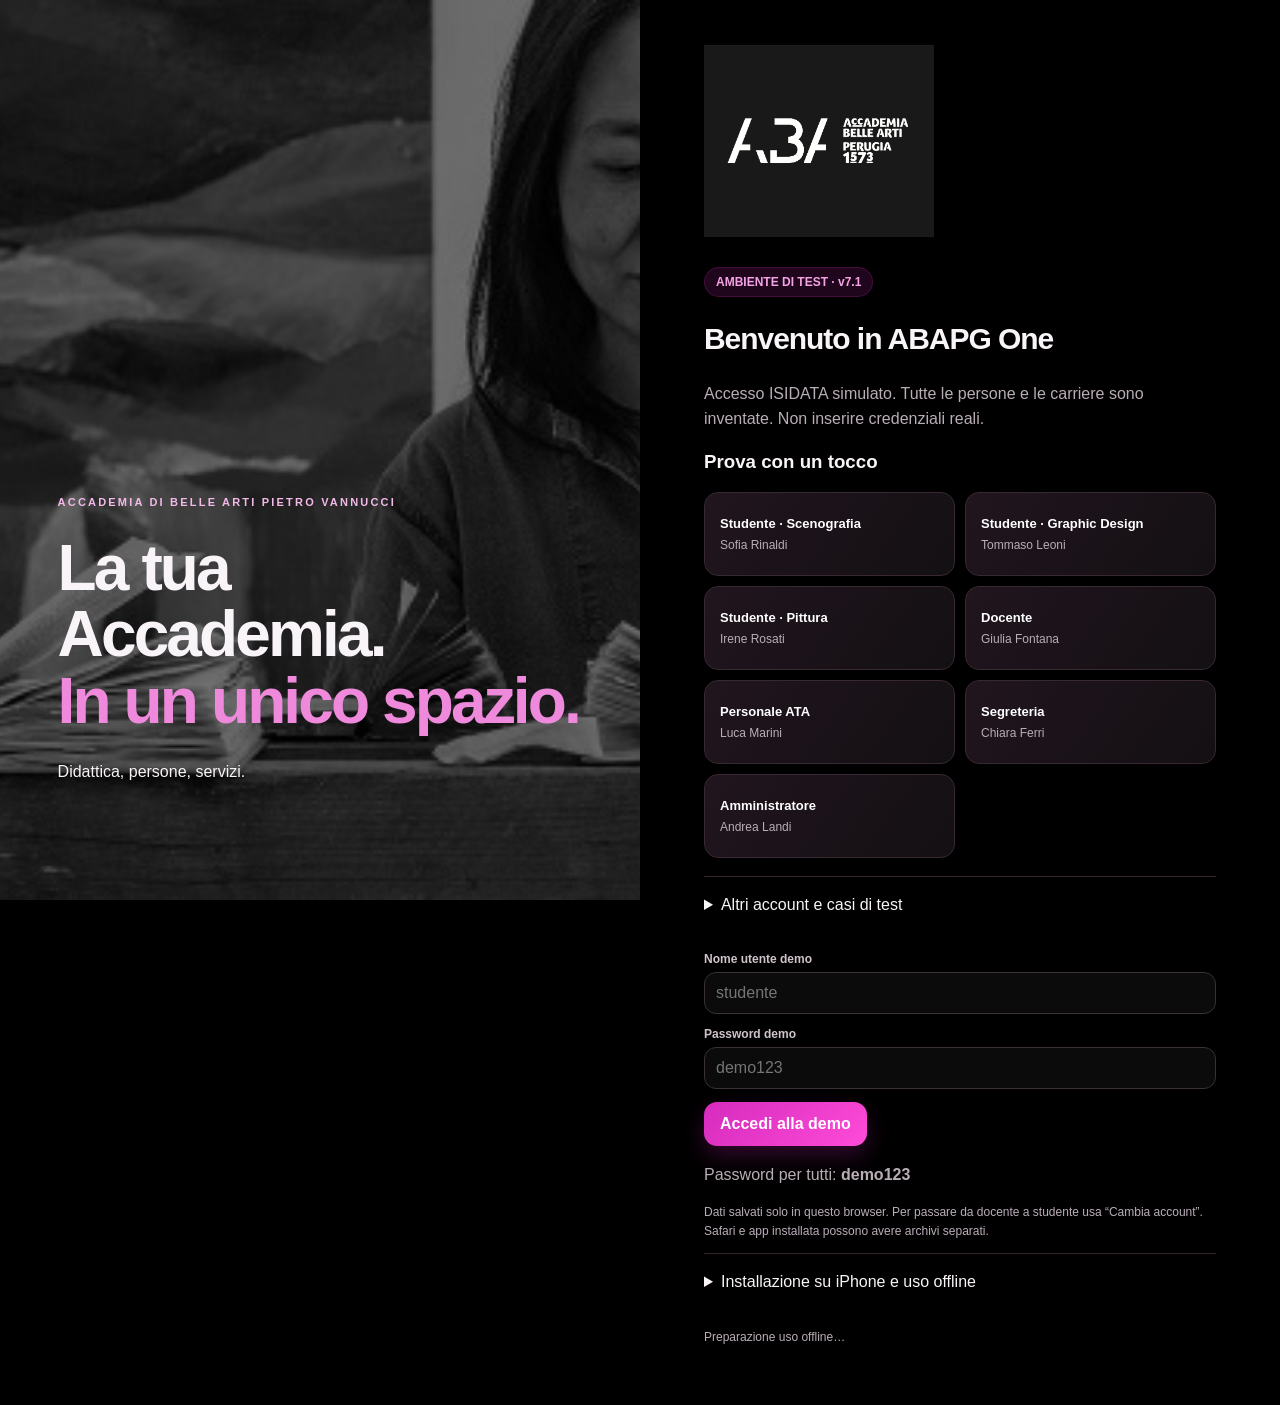
==== commit da9e3e67: "Restore QR attendance, personal badges and explicit location checks Restore prominent Badge and QR e" ====
--- a/index.html
+++ b/index.html
@@ -12,10 +12,14 @@
 <link rel="icon" type="image/png" href="assets/app-icon.png">
 <link rel="apple-touch-icon" href="assets/apple-touch-icon.png">
 <link rel="manifest" href="manifest.webmanifest">
-<link rel="stylesheet" href="theme.css?v=7.0.1">
-<link rel="stylesheet" href="app.css?v=7.0.1">
-<script defer src="mock-isidata.js?v=7.0.1"></script>
-<script defer src="app.js?v=7.0.1"></script>
+<link rel="stylesheet" href="theme.css?v=7.1.1">
+<link rel="stylesheet" href="app.css?v=7.1.1">
+<script defer src="vendor/qrcode.js"></script>
+<script defer src="vendor/jsQR.js"></script>
+<script defer src="presence-core.js?v=7.1.1"></script>
+<script defer src="mock-isidata.js?v=7.1.1"></script>
+<script defer src="presence-ui.js?v=7.1.1"></script>
+<script defer src="app.js?v=7.1.1"></script>
 </head>
 <body>
 <div id="appRoot"></div>
--- a/app.css
+++ b/app.css
@@ -2,3 +2,4 @@
 @media(max-width:1000px){.loginShell{grid-template-columns:1fr}.loginVisual{position:relative;height:280px;min-height:0}.loginVisual>div{inset:auto 25px 24px}.loginVisual h1{font-size:32px;margin:12px 0}.loginVisual h1 br{display:none}.loginVisual p{display:none}.loginVisual .premiumEyebrow{font-size:10px}.loginPanel{max-width:700px;width:100%;margin:auto;padding:28px 22px}.loginLogo{max-width:170px;margin-bottom:22px}}
 @media(max-width:780px){.top{padding:14px;position:relative}.topTitle{font-size:12px}.top .sub{font-size:11px}.avatar{display:none}.top .user{flex-shrink:0}.demoBar{padding:10px 14px;flex-wrap:wrap;font-size:10px}.mobileMenu{display:flex;align-items:center;gap:12px;padding:12px 14px;border-bottom:1px solid #30232c}.mobileMenu select{flex:1}.mobileMenu label{font-size:12px;color:#b9adb6}.content{padding-top:20px}.courseBannerText{padding:24px}.courseBannerText h2{font-size:32px}.courseBannerMedia{min-height:190px;height:220px}.courseBannerMedia img{height:100%;object-fit:cover}.courseStats{grid-template-columns:repeat(3,minmax(0,1fr))}.courseStat{padding:10px}.courseStat span{font-size:9px}.courseStat b{font-size:23px}.premiumHero{min-height:340px}.premiumHeroContent{padding:26px}.table{min-width:560px}.mobilebar button{min-height:48px;font-size:9px}.attendance{align-items:center}.attendance b{font-size:13px}.card{padding:17px}.demoAccounts{gap:8px}.loginPanel h2{font-size:27px}.accountCard{padding:12px}.loginVisual{height:225px}.searchRow{align-items:end}.searchRow .btn{margin-bottom:13px}}
 @media(max-width:780px){.tableWrap{border:0;overflow:visible}.table{min-width:0;display:block}.table thead{position:absolute;width:1px;height:1px;overflow:hidden;clip-path:inset(50%)}.table tbody{display:block}.table tr{display:block;border:1px solid #352631;border-radius:15px;padding:9px 13px;margin-bottom:12px;background:#100d10}.table td{display:grid;grid-template-columns:minmax(90px,.7fr) minmax(0,1.3fr);gap:12px;padding:10px 0;font-size:13px}.table td:before{content:attr(data-label);color:#b6a5b0;font-size:11px;padding-top:2px}.table td:last-child{border-bottom:0}.table td span{min-width:0;overflow-wrap:anywhere}.table td .btn{white-space:normal;margin:0 0 6px;width:100%;font-size:12px}}
+.realQr{width:min(280px,100%);margin:20px auto;padding:4px;background:white;border-radius:14px}.realQr svg{width:100%;height:auto;display:block;shape-rendering:crispEdges}.digitalBadge{text-align:center;background:radial-gradient(circle at top,rgba(213,43,189,.2),transparent 65%),#101010!important}.digitalBadge h3{margin:20px 0 5px}.digitalBadge .btn{max-width:100%}.qrToken{width:100%;height:105px;padding:12px;background:#151015;color:#fff;border:1px solid #5d3853;border-radius:10px;font-size:12px;overflow-wrap:anywhere}.qrCountdown{text-align:center;color:#f099d8;font-size:24px;font-weight:700}.expired{color:#ffa599}.cameraPreview{border:1px dashed #765069;border-radius:14px;overflow:hidden;padding:12px}.cameraPreview video{width:100%;max-height:350px;object-fit:cover;border-radius:10px}.cameraPreview [hidden]{display:none}.homePresence{margin:0 0 24px}.digitalBadge .premiumEyebrow{font-size:11px}.card ol{padding-left:22px;line-height:1.8}.card .card{box-shadow:none}#qrCodeInput{min-height:110px;font-size:14px}.geo{overflow-wrap:anywhere}
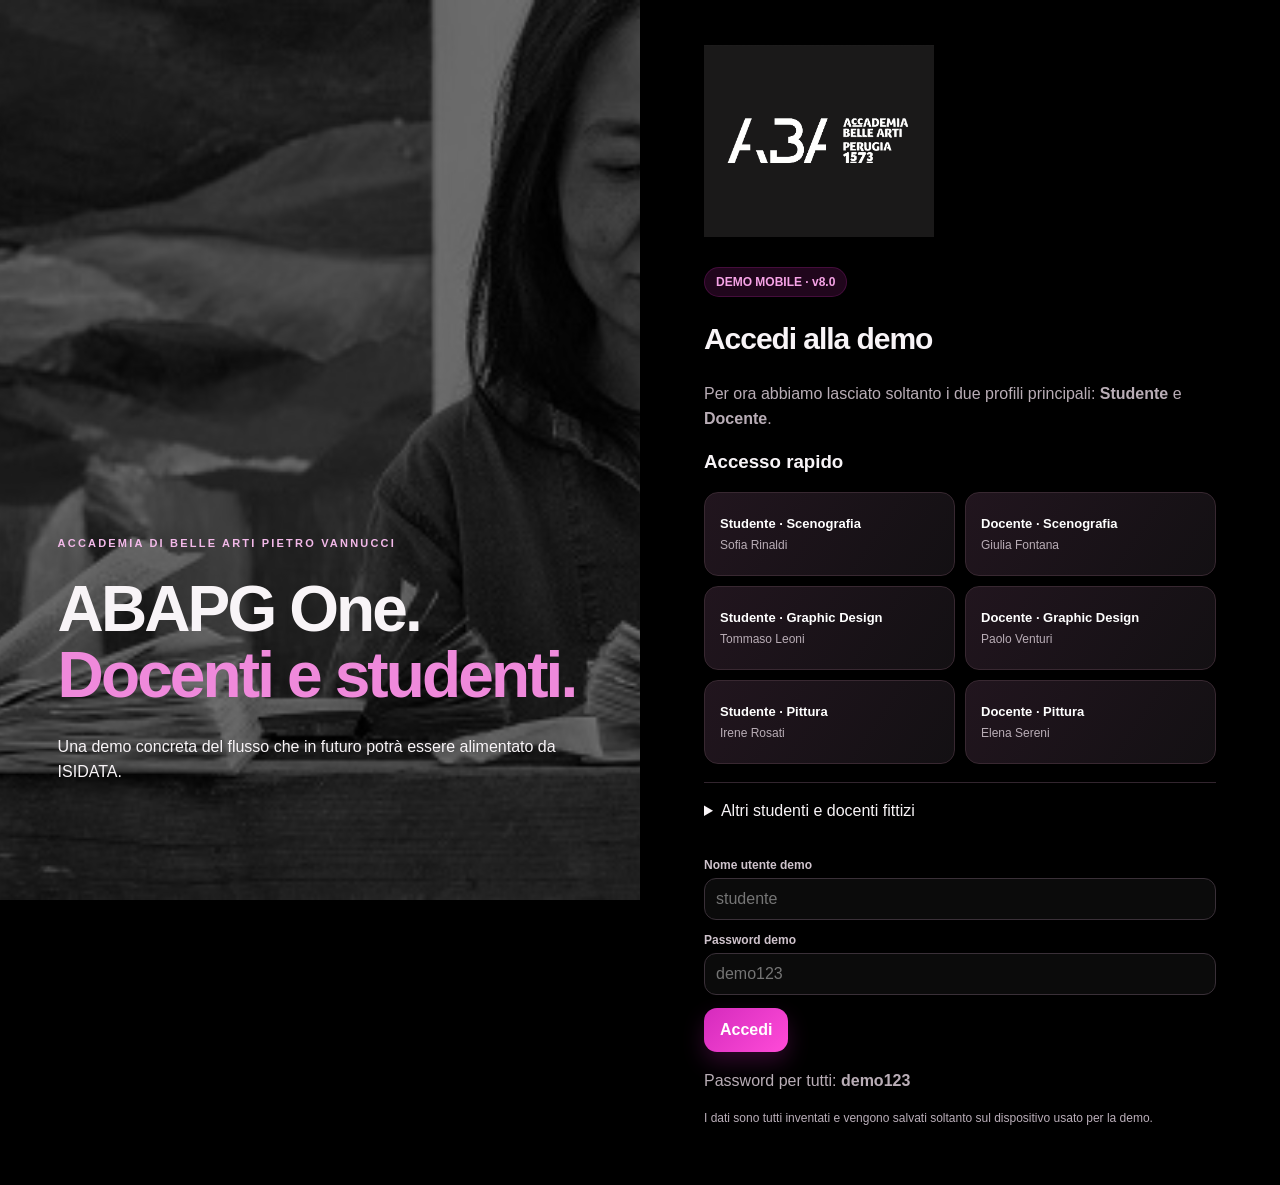
==== commit 2a2d80f7: "Add files via upload" ====
--- a/index.html
+++ b/index.html
@@ -3,23 +3,23 @@
 <head>
 <meta charset="utf-8">
 <meta name="viewport" content="width=device-width, initial-scale=1, viewport-fit=cover">
-<title>ABAPG One — Demo ISIDATA</title>
+<title>ABAPG One — Demo Docente + Studente</title>
 <meta name="theme-color" content="#000000">
-<meta name="description" content="ABAPG One: ambiente demo con archivio accademico fittizio e accesso simulato per studenti, docenti, ATA, segreteria e amministratori.">
+<meta name="description" content="ABAPG One: demo mobile con accesso simulato per docenti e studenti.">
 <meta name="apple-mobile-web-app-capable" content="yes">
 <meta name="apple-mobile-web-app-status-bar-style" content="black-translucent">
 <meta name="apple-mobile-web-app-title" content="ABAPG One">
 <link rel="icon" type="image/png" href="assets/app-icon.png">
 <link rel="apple-touch-icon" href="assets/apple-touch-icon.png">
 <link rel="manifest" href="manifest.webmanifest">
-<link rel="stylesheet" href="theme.css?v=7.1.1">
-<link rel="stylesheet" href="app.css?v=7.1.1">
+<link rel="stylesheet" href="theme.css?v=8.0">
+<link rel="stylesheet" href="app.css?v=8.0">
 <script defer src="vendor/qrcode.js"></script>
 <script defer src="vendor/jsQR.js"></script>
-<script defer src="presence-core.js?v=7.1.1"></script>
-<script defer src="mock-isidata.js?v=7.1.1"></script>
-<script defer src="presence-ui.js?v=7.1.1"></script>
-<script defer src="app.js?v=7.1.1"></script>
+<script defer src="presence-core.js?v=8.0"></script>
+<script defer src="mock-isidata.js?v=8.0"></script>
+<script defer src="presence-ui.js?v=8.0"></script>
+<script defer src="app-lite.js?v=8.0"></script>
 </head>
 <body>
 <div id="appRoot"></div>
